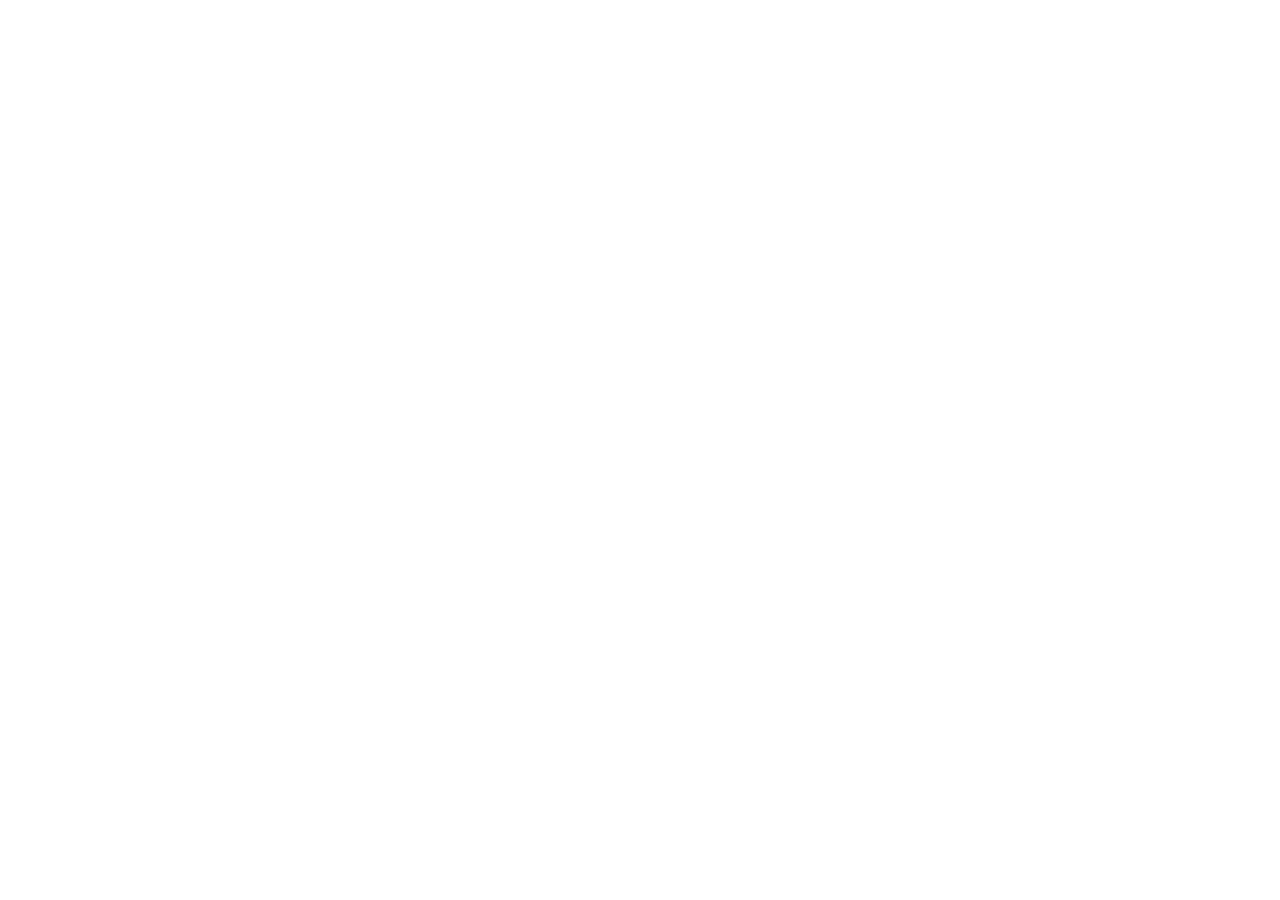
==== index.html @ a64125a1 "Update index.html" ====
<!doctype html>
<html class="no-js" lang="en">
    <head>
        <title>Crafto - The Multipurpose HTML5 Template</title>
        <meta charset="utf-8">
        <meta http-equiv="X-UA-Compatible" content="IE=edge" />
        <meta name="author" content="ThemeZaa">
        <meta name="viewport" content="width=device-width,initial-scale=1.0" />
        <meta name="description" content="Elevate your online presence with Crafto - a modern, versatile, multipurpose Bootstrap 5 responsive HTML5, SCSS template using highly creative 56+ ready demos.">
        <!-- favicon icon -->
        <link rel="shortcut icon" href="images/favicon.png">
        <link rel="apple-touch-icon" href="images/apple-touch-icon-57x57.png">
        <link rel="apple-touch-icon" sizes="72x72" href="images/apple-touch-icon-72x72.png">
        <link rel="apple-touch-icon" sizes="114x114" href="images/apple-touch-icon-114x114.png">
        <!-- google fonts preconnect -->
        <link rel="preconnect" href="https://fonts.googleapis.com" crossorigin>
        <link rel="preconnect" href="https://fonts.gstatic.com" crossorigin>
        <!-- slider revolution CSS files -->
        <link rel="stylesheet" type="text/css" href="revolution/css/settings.css">
        <link rel="stylesheet" type="text/css" href="revolution/css/layers.css">
        <link rel="stylesheet" type="text/css" href="revolution/css/navigation.css">
        <!-- style sheets and font icons  -->
        <link rel="stylesheet" href="css/vendors.min.css"/>
        <link rel="stylesheet" href="css/icon.min.css"/>
        <link rel="stylesheet" href="css/style.css"/>
        <link rel="stylesheet" href="css/responsive.css"/>
        <link rel="stylesheet" href="demos/product-showcase/product-showcase.css" />

    <script>
    var spravneHeslo = "kodek"; 
    var zadaneHeslo = prompt("Stránka je uzamčena. Zadejte heslo:");
    if (zadaneHeslo !== spravneHeslo) {
        window.location.href = "https://www.google.com";
    }
</script>

    </head>
    <body data-mobile-nav-style="classic">
        <script type="text/javascript" src="revolution/js/extensions/revolution.extension.slideanims.min.js"></script>
<script type="text/javascript" src="revolution/js/extensions/revolution.extension.actions.min.js"></script>
<script type="text/javascript" src="revolution/js/extensions/revolution.extension.layeranimation.min.js"></script>
<script type="text/javascript" src="revolution/js/extensions/revolution.extension.parallax.min.js"></script>
        <!-- start header -->
        <header > 
            <script type="text/javascript" src="revolution/js/extensions/revolution.extension.slideanims.min.js"></script>
            <script type="text/javascript" src="revolution/js/extensions/revolution.extension.actions.min.js"></script>
            <script type="text/javascript" src="revolution/js/extensions/revolution.extension.layeranimation.min.js"></script>
            <script type="text/javascript" src="revolution/js/extensions/revolution.extension.parallax.min.js"></script>
            <!-- start navigation -->
             
            <nav class="navbar navbar-expand-lg header-light bg-white header-reverse glass-effect" data-header-hover="light">
                <div class="container-fluid">
                    <div class="col-auto col-lg-2 me-lg-0 me-auto">
                        <a class="navbar-brand section-link" href="#home">
                            <img src="images/demo-product-showcase-logo.png" data-at2x="images/demo-product-showcase-logo@2x.png" alt="" class="default-logo">
                            <img src="images/demo-product-showcase-logo.png" data-at2x="images/demo-product-showcase-logo@2x.png" alt="" class="alt-logo">
                            <img src="images/demo-product-showcase-logo.png" data-at2x="images/demo-product-showcase-logo@2x.png" alt="" class="mobile-logo"> 
                        </a>
                    </div>
                    <div class="col-auto menu-order position-static">
                        <button class="navbar-toggler float-start" type="button" data-bs-toggle="collapse" data-bs-target="#navbarNav" aria-controls="navbarNav" aria-label="Toggle navigation">
                            <span class="navbar-toggler-line"></span>
                            <span class="navbar-toggler-line"></span>
                            <span class="navbar-toggler-line"></span>
                            <span class="navbar-toggler-line"></span>
                        </button>
                        <div class="collapse navbar-collapse" id="navbarNav"> 
                            <ul class="navbar-nav"> 
                                <li class="nav-item"><a href="#overview" class="inner-link nav-link">Úvod</a></li>
                                <li class="nav-item"><a href="#features" class="inner-link nav-link">Technologie</a></li>
                                <li class="nav-item"><a href="#technology" class="inner-link nav-link">Výhody</a></li>
                                <li class="nav-item"><a href="#design" class="inner-link nav-link">Detaily</a></li>
                                <li class="nav-item"><a href="#pricing" class="inner-link nav-link">Varianty</a></li>
                            </ul>
                        </div>
                    </div>
                    <div class="col-auto col-lg-2 text-end d-none d-sm-flex">
                        <div class="header-icon"> 
                            <div class="header-button">
                                <a href="#pricing" class="btn btn-very-small left-icon btn-rounded btn-box-shadow btn-switch-text btn-dark-gray section-link">
                                    <span>
                                        <span class="d-none d-xl-inline-block"><i class="bi bi-bag-check fs-16"></i></span>
                                        <span class="btn-double-text" data-text="Koupit">Koupit</span>
                                    </span>
                                </a>
                            </div>
                        </div>  
                    </div>
                </div>
            </nav>
            <!-- end navigation -->
        </header>
        <!-- end header -->¨
        <section id="home" class="p-0 ipad-top-space-marginbackground-repeat: no-repeat;" style="background-image: url(images/Artboard\ 1.png);">
            <div id="particles-style-01" class="h-100 position-absolute left-0px top-0 w-100" data-particle="true" data-particle-options='{"particles": {"number": {"value": 12,"density": {"enable": true,"value_area": 2000}},"color": {"value": ["#8f76f5", "#a65cef", "#c74ad2", "#e754a4", "#ff6472"]},"shape": {"type": "circle","stroke":{"width":0,"color":"#000000"}},"opacity": {"value": 0.3,"random": false,"anim": {"enable": false,"speed": 1,"sync": false}},"size": {"value": 8,"random": true,"anim": {"enable": false,"sync": true}},"line_linked":{"enable":false,"distance":0,"color":"#ffffff","opacity":0.4,"width":1},"move": {"enable": true,"speed":1,"direction": "right","random": false,"straight": false}},"interactivity": {"detect_on": "canvas","events": {"onhover": {"enable": false,"mode": "repulse"},"onclick": {"enable": false,"mode": "push"},"resize": true}},"retina_detect": false}'></div> 
            <div class="container h-100 position-relative z-index-9">
                <div class="row align-items-center h-100 justify-content-left">
                    <div class="col-lg-6 col-md-10 text-center position-relative md-mb-50px" data-anime='{ "el": "childs", "opacity": [0, 1], "translateY": [80, 0], "staggervalue": 200, "duration": 900, "easing": "easeOutCirc" }'> 
                        <div class="d-inline-block">
                            <div class="text-end w-100 lg-w-100 ms-auto animation-float">
                                <img src="images/Artboard 4.png" alt="">
                            </div>
                        </div>

                    </div>
                    <div class="col-xl-5 ps-3 md-ps-15px col-lg-6 col-md-9 position-relative text-center text-lg-start" data-anime='{ "el": "childs", "translateY": [50, 0], "perspective": [1200,1200], "scale": [1.1, 1], "rotateY": [50, 0], "opacity": [0,1], "duration": 800, "delay": 200, "staggervalue": 300, "easing": "easeOutQuad" }'> 
                        <div class="fs-90 xl-fs-80 lh-80 mb-35px text-dark-gray ls-minus-3px">
                            <span class="d-inline-block">Best mobile</span>
                            <span class="fw-800 d-inline-block">app award.</span>
                        </div> 
                        <span class="fs-19 w-90 xs-w-100 d-block lh-32 mb-35px mx-auto mx-lg-0">Your ultimate travel partner. Carries the information you need while travelling.</span>
                        <div class="row pe-20px md-ps-25px sm-px-0 md-border-end-0" >
                            <a href="#" class="col-6">
                                <img src="images/app-store-white.svg" class="box-shadow-medium-bottom box-shadow-quadruple-large-hover border-radius-4px" alt="">
                            </a>
                            <a href="#" class="col-6">
                                <img src="images/play-store-white.svg" class="box-shadow-medium-bottom box-shadow-quadruple-large-hover border-radius-4px" alt="">
                            </a>
                        </div>
                    </div>  
                </div>
            </div>
        </section>
        <!-- start section -->  
        <section id="overview" class="background-position-center-top position-relative" style="background-image: url('images/vertical-line-bg-medium-gray.svg')">
            <div id="particles-01" data-particle="true" data-particle-options='{"particles": {"number": {"value": 3,"density": {"enable": true,"value_area": 1000}},"color":{"value":["#ff5b74", "#820f89"]},"shape": {"type": "circle","stroke":{"width":0,"color":"#000000"}},"opacity": {"value": 0.7,"random": false,"anim": {"enable": false,"speed": 2,"sync": false}},"size": {"value": 7,"random": true,"anim": {"enable": false,"sync": true}},"move": {"enable": true,"speed":2,"direction": "right","random": false,"straight": false}},"interactivity": {"detect_on": "canvas","events": {"onhover": {"enable": false,"mode": "repulse"},"onclick": {"enable": false,"mode": "push"},"resize": true}},"retina_detect": false}' class="position-absolute top-0px left-0px w-100 z-index-minus-1"></div>
            <div class="container">
                <div class="row justify-content-center align-items-center mb-5">
                    <div class="col-12 text-center last-paragraph-no-margin" data-anime='{ "translateY": [30, 0], "opacity": [0,1], "duration": 1200, "delay": 50, "staggervalue": 150, "easing": "easeOutQuad" }'>
                        <div class="text-center bg-golden-yellow text-white fs-16 lh-36 border-radius-30px d-inline-block ps-20px pe-20px align-middle me-10px"><i class="bi bi-star-fill"></i><i class="bi bi-star-fill"></i><i class="bi bi-star-fill"></i><i class="bi bi-star-fill"></i><i class="bi bi-star-fill"></i></div>
                        <span class="text-dark-gray fs-26 d-inline-block align-middle ls-minus-05px">The best rated headphone on <a href="https://www.amazon.com/" target="_blank" class="fw-700 text-decoration-line-bottom text-dark-gray text-dark-gray-hover">Amazon.com</a></span>
                    </div>
                </div>
                <div class="row align-items-center mb-6 md-mb-10"> 
                    <div class="col-md-6 position-relative sm-mb-30px" data-anime='{ "translateX": [-50, 0], "opacity": [0,1], "duration": 1500, "delay": 100, "staggervalue": 150, "easing": "easeOutQuad" }'> 
                        <div class="outside-box-left-20 lg-outside-box-left-30">
                            <img src="images/957x498-overview-2.png" alt=""> 
                        </div>
                    </div>
                    <div class="col-md-6 ps-5 md-ps-15px" data-anime='{ "el": "childs", "translateX": [50, 0], "opacity": [0,1], "duration": 1000, "delay": 0, "staggervalue": 300, "easing": "easeOutQuad" }'>
                        <i class="line-icon-Hipster-Headphones align-middle icon-double-large mb-30px md-mb-20px opacity-6"></i>
                        <h1 class="fw-800 ls-minus-3px text-dark-gray mb-30px fancy-text-style-3">Perfektní ochrana s obaly 
                            <span class="color:#ff5b74" data-fancy-text='{ "effect": "wave", "string": ["Dagger", "Stiletto", "Tanto", "Mace", "Sword", "Sabre", "Rapier", "Axe"], "duration": 4000  }'></span>
                        </h1>
                        <p class="w-90 lg-w-100 mb-35px">Prémiové obaly na karty vytvořené hráči pro hráče. Konec kompromisů a levných trhajících se obalů. Přinášíme nekompromisní kvalitu zabalenou v elegantních papírových krabičkách.</p>   
                        <a href="#features" class="btn btn-large btn-dark-gray btn-hover-animation-switch btn-box-shadow btn-round-edge section-link">
                            <span>
                                <span class="btn-text">Zjistit výhody</span>
                                <span class="btn-icon"><i class="feather icon-feather-arrow-right"></i></span>
                                <span class="btn-icon"><i class="feather icon-feather-arrow-right"></i></span>
                            </span> 
                        </a>
                    </div> 
                </div> 
                <div class="row row-cols-1 row-cols-lg-3 row-cols-md-2 justify-content-center" data-anime='{ "el": "childs", "rotateZ": [5, 0], "translateY": [30, 0], "opacity": [0,1], "duration": 600, "delay": 0, "staggervalue": 200, "easing": "easeOutQuad" }'>
                    <!-- start process step item -->
                    <div class="col process-step-style-05 position-relative hover-box md-mb-30px">
                        <div class="process-step-item d-flex align-items-center">
                            <div class="process-step-icon-wrap position-relative">
                                <div class="process-step-icon d-flex justify-content-center align-items-center mx-auto rounded-circle h-90px w-90px bg-white fs-22 box-shadow-medium-bottom fw-600 position-relative">
                                    <span class="number position-relative z-index-1 text-dark-gray">01</span>
                                    <div class="box-overlay bg-dark-gray rounded-circle"></div>
                                </div>  
                            </div>
                            <div class="process-content ps-25px">
                                <span class="d-block fw-500 text-dark-gray fs-22 lh-30 ls-minus-05px w-60 xl-w-90">Pociťte sílu prémiové <strong>ochrany.</strong></span> 
                            </div>
                        </div> 
                    </div>
                    <!-- end process step item --> 
                    <!-- start process step item -->
                    <div class="col process-step-style-05 position-relative hover-box md-mb-30px">
                        <div class="process-step-item d-flex align-items-center">
                            <div class="process-step-icon-wrap position-relative">
                                <div class="process-step-icon d-flex justify-content-center align-items-center mx-auto rounded-circle h-90px w-90px bg-white fs-22 box-shadow-medium-bottom fw-600 position-relative">
                                    <span class="number position-relative z-index-1 text-dark-gray">02</span>
                                    <div class="box-overlay bg-dark-gray rounded-circle"></div>
                                </div>  
                            </div>
                            <div class="process-content ps-25px last-paragraph-no-margin">
                                <span class="d-block fw-500 text-dark-gray fs-22 lh-30 ls-minus-05px w-60 xl-w-90">Dejte svým kartám <strong>bezpečí.</strong></span> 
                            </div>
                        </div> 
                    </div>
                    <!-- end process step item -->
                    <!-- start process step item -->
                    <div class="col process-step-style-05 position-relative hover-box">
                        <div class="process-step-item d-flex align-items-center">
                            <div class="process-step-icon-wrap position-relative">
                                <div class="process-step-icon d-flex justify-content-center align-items-center mx-auto rounded-circle h-90px w-90px bg-white fs-22 box-shadow-medium-bottom fw-600 position-relative">
                                    <span class="number position-relative z-index-1 text-dark-gray">03</span>
                                    <div class="box-overlay bg-dark-gray rounded-circle"></div>
                                </div>  
                            </div>
                            <div class="process-content ps-25px last-paragraph-no-margin">
                                <span class="d-block fw-500 text-dark-gray fs-22 lh-30 ls-minus-05px w-60 xl-w-90">Nechte vyniknout každý <strong>detail.</strong></span> 
                            </div>
                        </div> 
                    </div>
                    <!-- end process step item -->
                </div> 
            </div>
        </section>
        <!-- end section -->
        <!-- start section -->  
        <section id="features" class="bg-gradient-very-light-gray position-relative pb-2">
            <div class="background-position-center-top position-absolute top-0 left-0px w-100 h-100" style="background-image: url('images/vertical-line-bg-medium-gray.svg')"></div>
            <div class="container position-relative"> 
                <div class="row justify-content-center mb-2">
                    <div class="col-auto col-xxl-5 col-lg-7 col-sm-9 d-flex align-items-center justify-content-center">
                        <span class="fs-180 text-gradient-dark-purple-watermelon flex-shrink-0 fw-800 me-35px ls-minus-10px sm-ls-minus-5px" data-bottom-top="transform:scale(1.4, 1.4);" data-top-bottom="transform:scale(1, 1);">6</span>
                        <h2 class="text-dark-gray fw-800 ls-minus-2px m-0">Klíčových vlastností.</h2>
                    </div>
                </div>
                <div class="row row-cols-1 row-cols-lg-3 row-cols-sm-2 justify-content-center mb-4" data-anime='{ "el": "childs", "translateY": [50, 0], "opacity": [0,1], "duration": 1200, "delay": 0, "staggervalue": 150, "easing": "easeOutQuad" }'>                  
                    <!-- start features box item -->
                    <div class="col icon-with-text-style-03">
                        <div class="feature-box p-8">
                            <div class="feature-box-icon">
                                <i class="line-icon-Microphone-4 icon-double-large text-dark-gray mb-20px"></i>
                            </div>
                            <div class="feature-box-content last-paragraph-no-margin">
                                <span class="d-inline-block fw-700 text-dark-gray mb-5px fs-19 ls-minus-05px">Perfektní střih</span>
                                <p class="w-85 lg-w-100 mx-auto">Každý formát obalu je přesně přizpůsoben konkrétnímu typu hry, obaly sedí dokonale.</p>
                            </div>
                        </div>
                    </div>
                    <!-- end features box item -->
                    <!-- start features box item -->
                    <div class="col icon-with-text-style-03">
                        <div class="feature-box p-8">
                            <div class="feature-box-icon">
                                <i class="line-icon-No-Drop icon-double-large text-dark-gray mb-20px"></i>
                            </div>
                            <div class="feature-box-content last-paragraph-no-margin">
                                <span class="d-inline-block fw-700 text-dark-gray mb-5px fs-19 ls-minus-05px">Vysoká průhlednost</span>
                                <p class="w-85 lg-w-100 mx-auto">Speciální průhledný materiál zlepšuje viditelnost karet, takže je hra přehlednější..</p>
                            </div>
                        </div>
                    </div>
                    <!-- end features box item -->
                    <!-- start features box item -->
                    <div class="col icon-with-text-style-03">
                        <div class="feature-box p-8">
                            <div class="feature-box-icon">
                                <i class="line-icon-Signal icon-double-large text-dark-gray mb-20px"></i>
                            </div>
                            <div class="feature-box-content last-paragraph-no-margin">
                                <span class="d-inline-block fw-700 text-dark-gray mb-5px fs-19 ls-minus-05px">Odolnost</span>
                                <p class="w-85 lg-w-100 mx-auto">Pevné spoje a 100% papírový karton chrání obal před natržením či opotřebením.</p>
                            </div>
                        </div>
                    </div>
                    <!-- end features box item -->
                    <!-- start features box item -->
                    <div class="col icon-with-text-style-03">
                        <div class="feature-box p-8">
                            <div class="feature-box-icon">
                                <i class="line-icon-Sound icon-double-large text-dark-gray mb-20px"></i>
                            </div>
                            <div class="feature-box-content last-paragraph-no-margin">
                                <span class="d-inline-block fw-700 text-dark-gray mb-5px fs-19 ls-minus-05px">Odolnost proti vodě</span>
                                <p class="w-85 lg-w-100 mx-auto">Povrch obalů je vysoce odolný vůči vlhkosti a opotřebení – karty tak zůstanou čisté a nepoškozené i po letech hraní.</p>
                            </div>
                        </div>
                    </div>
                    <!-- end features box item -->
                    <!-- start features box item -->
                    <div class="col icon-with-text-style-03">
                        <div class="feature-box p-8">
                            <div class="feature-box-icon">
                                <i class="line-icon-Environmental-3 icon-double-large text-dark-gray mb-20px"></i>
                            </div>
                            <div class="feature-box-content last-paragraph-no-margin">
                                <span class="d-inline-block fw-700 text-dark-gray mb-5px fs-19 ls-minus-05px">Snadná manipulace</span>
                                <p class="w-85 lg-w-100 mx-auto">Obaly jsou hladké na dotek, perfektně se míchají a otevírají, aby hra probíhala plynule.</p>
                            </div>
                        </div>
                    </div>
                    <!-- end features box item -->
                    <!-- start features box item -->
                    <div class="col icon-with-text-style-03">
                        <div class="feature-box p-8">
                            <div class="feature-box-icon">
                                <i class="line-icon-Headphones icon-double-large text-dark-gray mb-20px"></i>
                            </div>
                            <div class="feature-box-content last-paragraph-no-margin">
                                <span class="d-inline-block fw-700 text-dark-gray mb-5px fs-19 ls-minus-05px">Ekologická stopa</span>
                                <p class="w-85 lg-w-100 mx-auto">Kartonové krabičky SCALE se dají znovu recyklovat, snižují plastový odpad a ukazují, že značka myslí na budoucnost i životní prostředí.</p>
                            </div>
                        </div>
                    </div>
                    <!-- end features box item -->
                </div>
                <div class="row justify-content-center align-items-center" data-anime='{ "translateY": [50, 0], "opacity": [0,1], "duration": 1200, "delay": 0, "staggervalue": 150, "easing": "easeOutQuad" }'>
                    <div class="col-12 text-center">
                        <div class="d-inline-block align-middle fs-12 ls-05px fw-600 text-white text-uppercase bg-green border-radius-50px ps-20px pe-20px me-10px sm-m-5px">impressive</div> 
                        <div class="d-inline-block align-middle text-dark-gray fw-500 fs-20 ls-minus-05px">High quality bass and sound with much more <span class="text-decoration-line-bottom fw-700">awesome features.</span></div>
                    </div>
                </div>
            </div>
        </section>
        <!-- end section -->
        <!-- start section --> 
        <section id="technology" class="background-position-center-top position-relative" style="background-image: url('images/vertical-line-bg-medium-gray.svg')">
            <div id="particles-02" data-particle="true" data-particle-options='{"particles": {"number": {"value": 3,"density": {"enable": true,"value_area": 1000}},"color":{"value":["#ff5b74", "#820f89"]},"shape": {"type": "circle","stroke":{"width":0,"color":"#000000"}},"opacity": {"value": 0.7,"random": false,"anim": {"enable": false,"speed": 2,"sync": false}},"size": {"value": 7,"random": true,"anim": {"enable": false,"sync": true}},"move": {"enable": true,"speed":2,"direction": "right","random": false,"straight": false}},"interactivity": {"detect_on": "canvas","events": {"onhover": {"enable": false,"mode": "repulse"},"onclick": {"enable": false,"mode": "push"},"resize": true}},"retina_detect": false}' class="position-absolute top-0px left-0px w-100 z-index-minus-1"></div>
            <div class="container overlap-gap-section">
                <div class="row">
                    <!-- start sticky column -->
                    <div class="col-lg-6 text-center">
                        <div class="outside-box-left-25 lg-outside-box-left-20 md-outside-box-left-30 position-sticky top-140px">
                            <img src="images/1012x772-technology copy.png" alt="" data-bottom-top="transform: rotate(0deg) translateY(0)" data-top-bottom="transform:rotate(-35deg) translateY(0)"> 
                            <span class="fs-350 xxl-fs-300 lg-fs-200 md-fs-275 xs-fs-200 text-gradient-dark-purple-watermelon fw-700 ls-minus-20px position-absolute top-100px d-block z-index-minus-1" data-bottom-top="transform:scale(1, 1) translate3d(0px, 0px, 0px);" data-top-bottom="transform:scale(1, 1) translate3d(-300px, 0px, 0px);">sound</span>
                        </div>
                    </div>
                    <!-- end sticky column -->
                    <div class="col-lg-5 offset-lg-1 text-center text-lg-start" data-anime='{ "translateY": [0, 0], "opacity": [0,1], "duration": 1200, "delay": 50, "staggervalue": 150, "easing": "easeOutQuad" }'>
                        <div class="mb-15 mt-25 md-mb-5 md-mt-10">
                            <i class="line-icon-Hipster-Headphones align-middle icon-double-large mb-25px opacity-6"></i>
                            <span class="fs-90 lg-fs-80 xs-fs-60 fw-800 text-dark-gray ls-minus-4px xs-ls-minus-2px d-block mb-25px">Papírová revoluce.</span> 
                            <p class="w-80 xl-w-90 lg-w-100 mb-35px">Obaly dodáváme v pevných, ekologických papírových krabičkách, které nejen skvěle vypadají a chrání samotné obaly před poškozením, ale dají se perfektně stohovat do polic.</p>   

                        </div>
                        <div class="d-flex"></div>
                        <div class="mb-15 mt-25 md-mb-5 md-mt-10">
                            <i class="line-icon-Livejournal align-middle icon-double-large mb-25px opacity-6"></i>
                            <span class="fs-90 lg-fs-80 xs-fs-60 fw-800 text-dark-gray ls-minus-4px xs-ls-minus-2px d-block mb-25px">Prémiová ochrana.</span> 
                            <p class="w-80 xl-w-90 lg-w-100 mb-35px">Zapomeňte na tenké fólie. Tloušťka 90 mikronů představuje ideální zlatý střed, který zajistí kartám maximální bezpečí bez zbytečného nabývání na objemu.</p>   

                        </div>
                        <div class="d-flex"></div>
                        <div class="mb-15 mt-25 md-mb-5 md-mt-10">
                            <i class="line-icon-Music-Note2 align-middle icon-double-large mb-25px opacity-6"></i>
                            <span class="fs-90 lg-fs-80 xs-fs-60 fw-800 text-dark-gray ls-minus-4px xs-ls-minus-2px d-block mb-25px">Křišťálová čistota.</span> 
                            <p class="w-80 xl-w-90 lg-w-100 mb-35px">Naše obaly mají extrémní čirost bez zamlžení. Nádherné ilustrace na vašich oblíbených hrách tak zůstanou stoprocentně zachovány a vyniknou v plné kráse.</p>   
                        </div>
                    </div> 
                </div>
            </div>
        </section>
        <!-- end section -->
        <!-- start section -->
        <section class="background-position-center-top pt-0" style="background-image: url('images/vertical-line-bg-medium-gray.svg')">
            <div class="container-fluid">
                <div class="row position-relative">
                    <div class="col swiper swiper-width-auto text-center pb-20px md-pb-20px feather-shadow" data-slider-options='{ "slidesPerView": "auto", "spaceBetween":70, "speed": 14000, "loop": true, "allowTouchMove": false, "autoplay": { "delay":0, "disableOnInteraction": false }, "keyboard": { "enabled": true, "onlyInViewport": true }, "effect": "slide" }'>
                        <div class="swiper-wrapper marquee-slide">
                            <!-- start client item -->
                            <div class="swiper-slide">
                                <div class="fs-90 text-dark-gray fw-700 ls-minus-4px alt-font">Hypnotic listening.</div>
                            </div>
                            <!-- end client item -->
                            <!-- start client item -->
                            <div class="swiper-slide">
                                <div class="fs-90 text-dark-gray opacity-5 fw-700 ls-minus-4px alt-font">Dynamic designed.</div>
                            </div>
                            <!-- end client item --> 
                            <!-- start client item -->
                            <div class="swiper-slide">
                                <div class="fs-90 text-dark-gray fw-700 ls-minus-4px alt-font">Naturally interact.</div>
                            </div>
                            <!-- end client item --> 
                            <!-- start client item -->
                            <div class="swiper-slide">
                                <div class="fs-90 text-dark-gray opacity-5 fw-700 ls-minus-4px alt-font">Hypnotic listening.</div>
                            </div>
                            <!-- end client item -->
                            <!-- start client item -->
                            <div class="swiper-slide">
                                <div class="fs-90 text-dark-gray fw-700 ls-minus-4px alt-font">Dynamic designed.</div>
                            </div>
                            <!-- end client item --> 
                            <!-- start client item -->
                            <div class="swiper-slide">
                                <div class="fs-90 text-dark-gray opacity-5 fw-700 ls-minus-4px alt-font">Naturally interact.</div>
                            </div>
                            <!-- end client item --> 
                        </div> 
                    </div>  
                </div>
            </div>
        </section>
        <!-- end section -->
        <!-- start section -->   
        <section id="design" class="overflow-hidden bg-black background-position-center-top background-no-repeat pt-15 sm-pt-50px position-relative" style="background-image: url('images/1920x1150-design.jpg')">
            <div class="container-fluid">
                <div class="row justify-content-center">
                    <div class="col-xl-8 text-center position-relative sm-mb-40px" data-top-bottom="transform: scale(1); filter: opacity(1)" data-bottom-top="transform: scale(1.3); filter: opacity(0)">
                        <span class="fs-110 md-fs-90 xs-fs-80 text-white fw-700 ls-minus-5px">Detaily, které oceníte.</span> 
                    </div>
                </div>
                <div class="mt-13">
                    <div class="row row-cols-1 justify-content-center">
                        <!-- start carousal -->
                        <div class="col" data-anime='{ "translateY": [0, 0], "opacity": [0,1], "duration": 1200, "delay": 50, "staggervalue": 150, "easing": "easeOutQuad" }'>
                            <div class="swiper image-gallery-style-05 light" data-slider-options='{ "slidesPerView": 1, "spaceBetween": 70, "loopedSlides": true, "autoplay": { "delay": 3000, "disableOnInteraction": false }, "keyboard": { "enabled": true, "onlyInViewport": true }, "breakpoints": { "1400": { "slidesPerView":7 }, "992": { "slidesPerView": 4, "spaceBetween": 80  }, "768": { "slidesPerView": 3, "spaceBetween": 60 }, "576": { "slidesPerView": 2, "spaceBetween": 45 } }, "effect": "slide" }'>
                                <div class="swiper-wrapper text-center">
                                    <!-- start carousal item -->
                                    <div class="swiper-slide d-none d-lg-block"></div>
                                    <!-- end carousal item -->
                                    <!-- start carousal item -->
                                    <div class="swiper-slide transition-inner-all"> 
                                        <div class="gallery-box">
                                            <a href="images/1714x1143-design-detail1.jpg" data-group="lightbox-group-gallery-item-5" title="Voděodolný štít">
                                                <div class="position-relative bg-dark-gray border-radius-100 overflow-hidden">
                                                    <img src="images/300x300-design-detail1.jpg" alt="" />
                                                    <div class="d-flex align-items-center justify-content-center position-absolute top-0px left-0px w-100 h-100 gallery-hover move-bottom-top">
                                                        <i class="feather icon-feather-search icon-very-medium text-white"></i>
                                                    </div>
                                                </div>
                                            </a>
                                        </div>
                                        <div class="mt-25px">
                                            <span class="text-white fs-20 lh-24 fw-600 d-block">Voděodolný</span>
                                            <span>Štít</span>
                                        </div>  
                                    </div>
                                    <!-- end carousal item -->
                                    <!-- start carousal item -->
                                    <div class="swiper-slide"> 
                                        <div class="gallery-box">
                                            <a href="images/1714x1143-design-detail2.jpg" data-group="lightbox-group-gallery-item-5" title="Hladké míchání">
                                                <div class="position-relative bg-dark-gray border-radius-100 overflow-hidden">
                                                    <img src="images/300x300-design-detail2.jpg" alt="" />
                                                    <div class="d-flex align-items-center justify-content-center position-absolute top-0px left-0px w-100 h-100 gallery-hover move-bottom-top">
                                                        <i class="feather icon-feather-search icon-very-medium text-white"></i>
                                                    </div>
                                                </div>
                                            </a>
                                        </div> 
                                        <div class="mt-25px">
                                            <span class="text-white fs-20 lh-24 fw-600 d-block">Hladké</span>
                                            <span>Míchání</span>
                                        </div> 
                                    </div>
                                    <!-- end carousal item -->
                                    <!-- start carousal item -->
                                    <div class="swiper-slide"> 
                                        <div class="gallery-box">
                                            <a href="images/1714x1143-design-detail3.jpg" data-group="lightbox-group-gallery-item-5" title="Pevné rohy">
                                                <div class="position-relative bg-dark-gray border-radius-100 overflow-hidden">
                                                    <img src="images/300x300-design-detail3.jpg" alt="" />
                                                    <div class="d-flex align-items-center justify-content-center position-absolute top-0px left-0px w-100 h-100 gallery-hover move-bottom-top">
                                                        <i class="feather icon-feather-search icon-very-medium text-white"></i>
                                                    </div>
                                                </div>
                                            </a>
                                        </div> 
                                        <div class="mt-25px">
                                            <span class="text-white fs-20 lh-24 fw-600 d-block">Pevné</span>
                                            <span>Rohy</span>
                                        </div>
                                    </div>
                                    <!-- end carousal item -->
                                    <!-- start carousal item -->
                                    <div class="swiper-slide"> 
                                        <div class="gallery-box">
                                            <a href="images/1714x1143-design-detail4.jpg" data-group="lightbox-group-gallery-item-5" title="Tvrdá krabička">
                                                <div class="position-relative bg-dark-gray border-radius-100 overflow-hidden">
                                                    <img src="images/300x300-design-detail4.jpg" alt="" />
                                                    <div class="d-flex align-items-center justify-content-center position-absolute top-0px left-0px w-100 h-100 gallery-hover move-bottom-top">
                                                        <i class="feather icon-feather-search icon-very-medium text-white"></i>
                                                    </div>
                                                </div>
                                            </a>
                                        </div> 
                                        <div class="mt-25px">
                                            <span class="text-white fs-20 lh-24 fw-600 d-block">Tvrdá</span>
                                            <span>Krabička</span>
                                        </div> 
                                    </div>
                                    <!-- end carousal item -->
                                    <!-- start carousal item -->
                                    <div class="swiper-slide"> 
                                        <div class="gallery-box">
                                            <a href="images/1714x1143-design-detail5.jpg" data-group="lightbox-group-gallery-item-5" title="Antistatický povrch">
                                                <div class="position-relative bg-dark-gray border-radius-100 overflow-hidden">
                                                    <img src="images/300x300-design-detail5.jpg" alt="" />
                                                    <div class="d-flex align-items-center justify-content-center position-absolute top-0px left-0px w-100 h-100 gallery-hover move-bottom-top">
                                                        <i class="feather icon-feather-search icon-very-medium text-white"></i>
                                                    </div>
                                                </div>
                                            </a>
                                        </div> 
                                        <div class="mt-25px">
                                            <span class="text-white fs-20 lh-24 fw-600 d-block">Antistatický</span>
                                            <span>Povrch</span>
                                        </div> 
                                    </div>
                                    <!-- end carousal item -->
                                    <!-- start carousal item -->
                                    <div class="swiper-slide d-none d-lg-block"></div>
                                    <!-- end carousal item -->
                                </div>
                            </div>
                        </div>
                        <!-- end carousal -->
                    </div>
                </div>
            </div>
        </section>
        <!-- end section -->
        <!-- start section -->
        <section class="bg-dark-gray-01 p-35px"> 
            <div class="container">
                <div class="row justify-content-center align-items-center" data-anime='{ "el": "childs", "translateX": [0, 0], "opacity": [0,1], "duration": 1200, "delay": 0, "staggervalue": 150, "easing": "easeOutQuad" }'>
                    <div class="col-lg-1 p-0">
                        <div class="divider-style-03 divider-style-03-01 border-color-transparent-white-very-light md-mb-15px"></div>
                    </div>
                    <div class="col-xl-4 col-lg-5 position-relative text-center last-paragraph-no-margin">
                        <i class="line-icon-Hipster-Headphones align-middle icon-medium me-10px sm-me-0 sm-mb-10px"></i>
                        <p class="fs-16 fw-600 text-uppercase ls-1px d-inline-block align-middle lh-normal">Vytvořen od hráčů pro hráče</p> 
                    </div> 
                    <div class="col-lg-1 p-0">
                        <div class="divider-style-03 divider-style-03-01 border-color-transparent-white-very-light md-mt-15px"></div>
                    </div>
                </div>
            </div>
        </section>
        <!-- end section -->
        <!-- start section -->
        <section id="pricing" class="bg-gradient-very-light-gray">
            <div class="container">
                <div class="row justify-content-center mb-4">
                    <div class="col-xl-7 col-lg-9 text-center" data-anime='{ "el": "childs", "translateY": [50, 0], "opacity": [0,1], "duration": 1200, "delay": 0, "staggervalue": 150, "easing": "easeOutQuad" }'>
                        <h2 class="h1 fw-800 text-dark-gray ls-minus-3px">Vyber si tu svojí variantu</h2>
                    </div>
                </div>
                <div class="row row-cols-1 row-cols-lg-4 row-cols-sm-2 position-relative justify-content-center" data-anime='{ "el": "childs", "rotateZ": [5, 0], "translateY": [30, 0], "opacity": [0,1], "duration": 600, "delay": 100, "staggervalue": 200, "easing": "easeOutQuad" }'>
                    <!-- start images box -->
                     
                    <div class="col interactive-banner-style-05 lg-mb-30px position-relative z-index-1">
                        <div class="atropos" data-atropos data-atropos-perspective="1450">
                            <a href="#" class="position-absolute z-index-1 top-0px left-0px h-100 w-100"></a>
                            <div class="atropos-scale">
                                <div class="atropos-rotate">
                                    <div class="atropos-inner">
                                        <figure class="m-0 hover-box overflow-hidden position-relative" data-atropos-offset="3">
                                            <img class="w-100" src="images/Typ1.png" alt="" />
                                        </figure>
                                    </div>
                                </div> 
                            </div>
                        </div>
                    </div>
                    <!-- end images box -->
                    <!-- start images box -->
                    <div class="col interactive-banner-style-05 lg-mb-30px position-relative z-index-1">
                        <div class="atropos" data-atropos data-atropos-perspective="1450">
                            <a href="#" class="position-absolute z-index-1 top-0px left-0px h-100 w-100"></a>
                            <div class="atropos-scale">
                                <div class="atropos-rotate">
                                    <div class="atropos-inner">
                                        <figure class="m-0 hover-box overflow-hidden position-relative" data-atropos-offset="3">
                                            <img class="w-100" src="images/Typ1 copy.png" alt="" />
                                        </figure>
                                    </div>
                                </div> 
                            </div>
                        </div>
                    </div>
                    <!-- end images box -->
                    <!-- start images box -->
                    <div class="col interactive-banner-style-05 lg-mb-30px position-relative z-index-1">
                        <div class="atropos" data-atropos data-atropos-perspective="1450">
                            <a href="#" class="position-absolute z-index-1 top-0px left-0px h-100 w-100"></a>
                            <div class="atropos-scale">
                                <div class="atropos-rotate">
                                    <div class="atropos-inner">
                                        <figure class="m-0 hover-box overflow-hidden position-relative" data-atropos-offset="3">
                                            <img class="w-100" src="images/Typ1 copy 2.png" alt="" />

                                        </figure>
                                    </div>
                                </div> 
                            </div>
                        </div>
                    </div>
                    <!-- end images box -->
                    <!-- start images box -->
                    <div class="col interactive-banner-style-05 lg-mb-30px position-relative z-index-1">
                        <div class="atropos" data-atropos data-atropos-perspective="1450">
                            <a href="#" class="position-absolute z-index-1 top-0px left-0px h-100 w-100"></a>
                            <div class="atropos-scale">
                                <div class="atropos-rotate">
                                    <div class="atropos-inner">
                                        <figure class="m-0 hover-box overflow-hidden position-relative" data-atropos-offset="3">
                                            <img class="w-100" src="images/Typ1 copy 3.png" alt="" />
                                        </figure>
                                    </div>
                                </div> 
                            </div>
                        </div>
                    </div>
                    <!-- end images box -->
                </div>
                                <div class="row row-cols-1 row-cols-lg-4 row-cols-sm-2 position-relative justify-content-center mt-3" data-anime='{ "el": "childs", "rotateZ": [5, 0], "translateY": [30, 0], "opacity": [0,1], "duration": 600, "delay": 100, "staggervalue": 200, "easing": "easeOutQuad" }'>
                    <!-- start images box -->
                     
                    <div class="col interactive-banner-style-05 lg-mb-30px position-relative z-index-1">
                        <div class="atropos" data-atropos data-atropos-perspective="1450">
                            <a href="#" class="position-absolute z-index-1 top-0px left-0px h-100 w-100"></a>
                            <div class="atropos-scale">
                                <div class="atropos-rotate">
                                    <div class="atropos-inner">
                                        <figure class="m-0 hover-box overflow-hidden position-relative" data-atropos-offset="3">
                                            <img class="w-100" src="images/Typ1 copy 4.png" alt="" />
                                        </figure>
                                    </div>
                                </div> 
                            </div>
                        </div>
                    </div>
                    <!-- end images box -->
                    <!-- start images box -->
                    <div class="col interactive-banner-style-05 lg-mb-30px position-relative z-index-1">
                        <div class="atropos" data-atropos data-atropos-perspective="1450">
                            <a href="#" class="position-absolute z-index-1 top-0px left-0px h-100 w-100"></a>
                            <div class="atropos-scale">
                                <div class="atropos-rotate">
                                    <div class="atropos-inner">
                                        <figure class="m-0 hover-box overflow-hidden position-relative" data-atropos-offset="3">
                                            <img class="w-100" src="images/Typ1 copy 5.png" alt="" />
                                        </figure>
                                    </div>
                                </div> 
                            </div>
                        </div>
                    </div>
                    <!-- end images box -->
                    <!-- start images box -->
                    <div class="col interactive-banner-style-05 lg-mb-30px position-relative z-index-1">
                        <div class="atropos" data-atropos data-atropos-perspective="1450">
                            <a href="#" class="position-absolute z-index-1 top-0px left-0px h-100 w-100"></a>
                            <div class="atropos-scale">
                                <div class="atropos-rotate">
                                    <div class="atropos-inner">
                                        <figure class="m-0 hover-box overflow-hidden position-relative" data-atropos-offset="3">
                                            <img class="w-100" src="images/Typ1 copy 6.png" alt="" />
                                        </figure>
                                    </div>
                                </div> 
                            </div>
                        </div>
                    </div>
                    <!-- end images box -->
                    <!-- start images box -->
                    <div class="col interactive-banner-style-05 lg-mb-30px position-relative z-index-1">
                        <div class="atropos" data-atropos data-atropos-perspective="1450">
                            <a href="#" class="position-absolute z-index-1 top-0px left-0px h-100 w-100"></a>
                            <div class="atropos-scale">
                                <div class="atropos-rotate">
                                    <div class="atropos-inner">
                                        <figure class="m-0 hover-box overflow-hidden position-relative" data-atropos-offset="3">
                                            <img class="w-100" src="images/Typ1 copy 7.png" alt="" />
                                        </figure>
                                    </div>
                                </div> 
                            </div>
                        </div>
                    </div>
                    <!-- end images box -->
                </div>
                <div class="row justify-content-center mt-6 sm-mt-11" data-anime='{ "el": "childs", "translateY": [0, 0], "opacity": [0,1], "duration": 1200, "delay": 0, "staggervalue": 150, "easing": "easeOutQuad" }'>
                    <div class="col-md-4 p-0">
                        <span class="bg-dark-gray w-100 fs-30 p-7 sm-p-5 fw-700 text-white text-center d-inline-block">Od XXX Kč</span>
                    </div>
                    <div class="col-md-4 p-0">
                        <a href="https://www.amazon.com/" target="_blank" class="btn btn-gradient-purple-pink w-100 fs-30 border-0 p-7 sm-p-5 fw-700 text-uppercase-inherit">Koupit</a>
                    </div>
                </div>
            </div>
        </section>  
        <!-- end section -->
        <!-- start section -->
        <section class="py-0">
            <div class="container">
                <div class="row pb-50px sm-pb-35px justify-content-center align-items-center">
                    <div class="col-xl-3 col-lg-4 col-sm-6 order-1 text-center text-sm-start xs-mb-20px">
                        <span class="fs-19 mb-5px d-block">Kontaktujte nás</span>
                        <h6 class="fw-700 mb-0 ls-minus-1px"><a href="tel:1800222000" class="text-dark-gray">1-800-222-000</a></h6>
                    </div>
                    <div class="col-xl-6 col-lg-4 md-mt-25px order-3 order-lg-2 text-center elements-social social-icon-style-04">
                        <ul class="large-icon dark">
                            <li><a class="facebook" href="https://www.facebook.com/" target="_blank"><i class="fa-brands fa-facebook-f"></i><span></span></a></li>
                            <li><a class="instagram" href="http://www.instagram.com" target="_blank"><i class="fa-brands fa-instagram"></i><span></span></a></li> 
                        </ul>
                    </div>
                    <div class="col-xl-3 col-lg-4 col-sm-6 order-2 order-lg-3 text-center text-sm-end">
                        <span class="fs-19 mb-5px d-block">Chcete více informací?</span>
                        <h6 class="fw-700 mb-0 ls-minus-1px"><a href="mailto:info@domain.com" class="text-dark-gray">info@domain.com</a></h6>
                    </div>
                </div>
            </div>
        </section>
        <!-- end section --> 
        <!-- start footer --> 
        <footer class="pt-25px pb-25px border-top border-color-extra-medium-gray fs-16">  
            <div class="container">
                <div class="row align-items-center">
                    <!-- start footer column -->
                    <div class="col-lg-7 md-mb-10px text-center text-lg-start">  
                        <ul class="footer-navbar lh-normal">
                                <li class="nav-item"><a href="#overview" class="inner-link nav-link">Úvod</a></li>
                                <li class="nav-item"><a href="#features" class="inner-link nav-link">Technologie</a></li>
                                <li class="nav-item"><a href="#technology" class="inner-link nav-link">Výhody</a></li>
                                <li class="nav-item"><a href="#design" class="inner-link nav-link">Detaily</a></li>
                                <li class="nav-item"><a href="#pricing" class="inner-link nav-link">Varianty</a></li>
                        </ul>
                    </div>
                    <!-- end footer column -->
                    <!-- start footer column -->
                    <div class="col-lg-5 last-paragraph-no-margin text-center text-lg-end">
                        <p>Vytvořil <a href="https://www.themezaa.com/" target="_blank" class="text-decoration-line-bottom text-dark-gray fw-600">Matěj Čtvrtečka</a></p>
                    </div>
                    <!-- end footer column -->
                </div>
            </div> 
        </footer> 
        <!-- end footer --> 
        <!-- start scroll progress -->
        <div class="scroll-progress d-none d-xxl-block">
            <a href="#" class="scroll-top" aria-label="scroll">
                <span class="scroll-text">Scroll</span><span class="scroll-line"><span class="scroll-point"></span></span>
            </a>
        </div>
        <!-- end scroll progress -->
        <!-- javascript libraries -->
        <script type="text/javascript" src="js/jquery.js"></script>
        <script type="text/javascript" src="js/vendors.min.js"></script>
        <!-- slider revolution core javaScript files -->
        <script type="text/javascript" src="revolution/js/jquery.themepunch.tools.min.js"></script>
        <script type="text/javascript" src="revolution/js/jquery.themepunch.revolution.min.js"></script>

        <!-- slider revolution extension scripts. ONLY NEEDED FOR LOCAL TESTING -->
<script type="text/javascript" src="revolution/js/extensions/revolution.extension.actions.min.js"></script>
        <script type="text/javascript" src="revolution/js/extensions/revolution.extension.carousel.min.js"></script>
        <script type="text/javascript" src="revolution/js/extensions/revolution.extension.kenburn.min.js"></script>
        <script type="text/javascript" src="revolution/js/extensions/revolution.extension.layeranimation.min.js"></script>
        <script type="text/javascript" src="revolution/js/extensions/revolution.extension.migration.min.js"></script>
        <script type="text/javascript" src="revolution/js/extensions/revolution.extension.navigation.min.js"></script>
        <script type="text/javascript" src="revolution/js/extensions/revolution.extension.parallax.min.js"></script>
        <script type="text/javascript" src="revolution/js/extensions/revolution.extension.slideanims.min.js"></script>
        <script type="text/javascript" src="revolution/js/extensions/revolution.extension.video.min.js"></script> -->
        <!-- Slider's main "init" script -->
        <script type="text/javascript">

            /* https://learn.jquery.com/using-jquery-core/document-ready/ */
            jQuery(document).ready(function () {

                /* initialize the slider based on the Slider's ID attribute from the wrapper above */
                jQuery('#rev_slider_31_1').show().revolution({

                    /* options are 'auto', 'fullwidth' or 'fullscreen' */
                    sliderLayout: 'fullwidth',
                    /* sets the Slider's default timeline */
                    delay: 9000,
                    /* options that disable autoplay */
                    stopLoop: "off",
                    stopAfterLoops: 0,
                    stopAtSlide: 1,
                    /* Lazy Load options are "all", "smart", "single" and "none" */
                    lazyType: "smart",
                    spinner: "spinner0",
                    responsiveLevels: [1240, 1024, 778, 480],
                    /* [DESKTOP, LAPTOP, TABLET, SMARTPHONE] */
                    gridwidth: [1190, 1024, 778, 480],
                    /* [DESKTOP, LAPTOP, TABLET, SMARTPHONE] */
                    gridheight: [1250, 920, 1000, 650],
                    /* Lazy Load options are "all", "smart", "single" and "none" */
                    lazyType: "none",
                    parallax: {
                        type: "mouse+scroll",
                        origo: "slidercenter",
                        speed: 400,
                        speedbg: 1500,
                        speedls: 1000,
                        levels: [5, 10, 15, 20, 25, 30, 35, 40, 60, 46, -10, -15, -20, -25, -30, 55],
                    },
                });
            });

        </script>
        <script type="text/javascript" src="js/main.js"></script>
    </body>
</html>
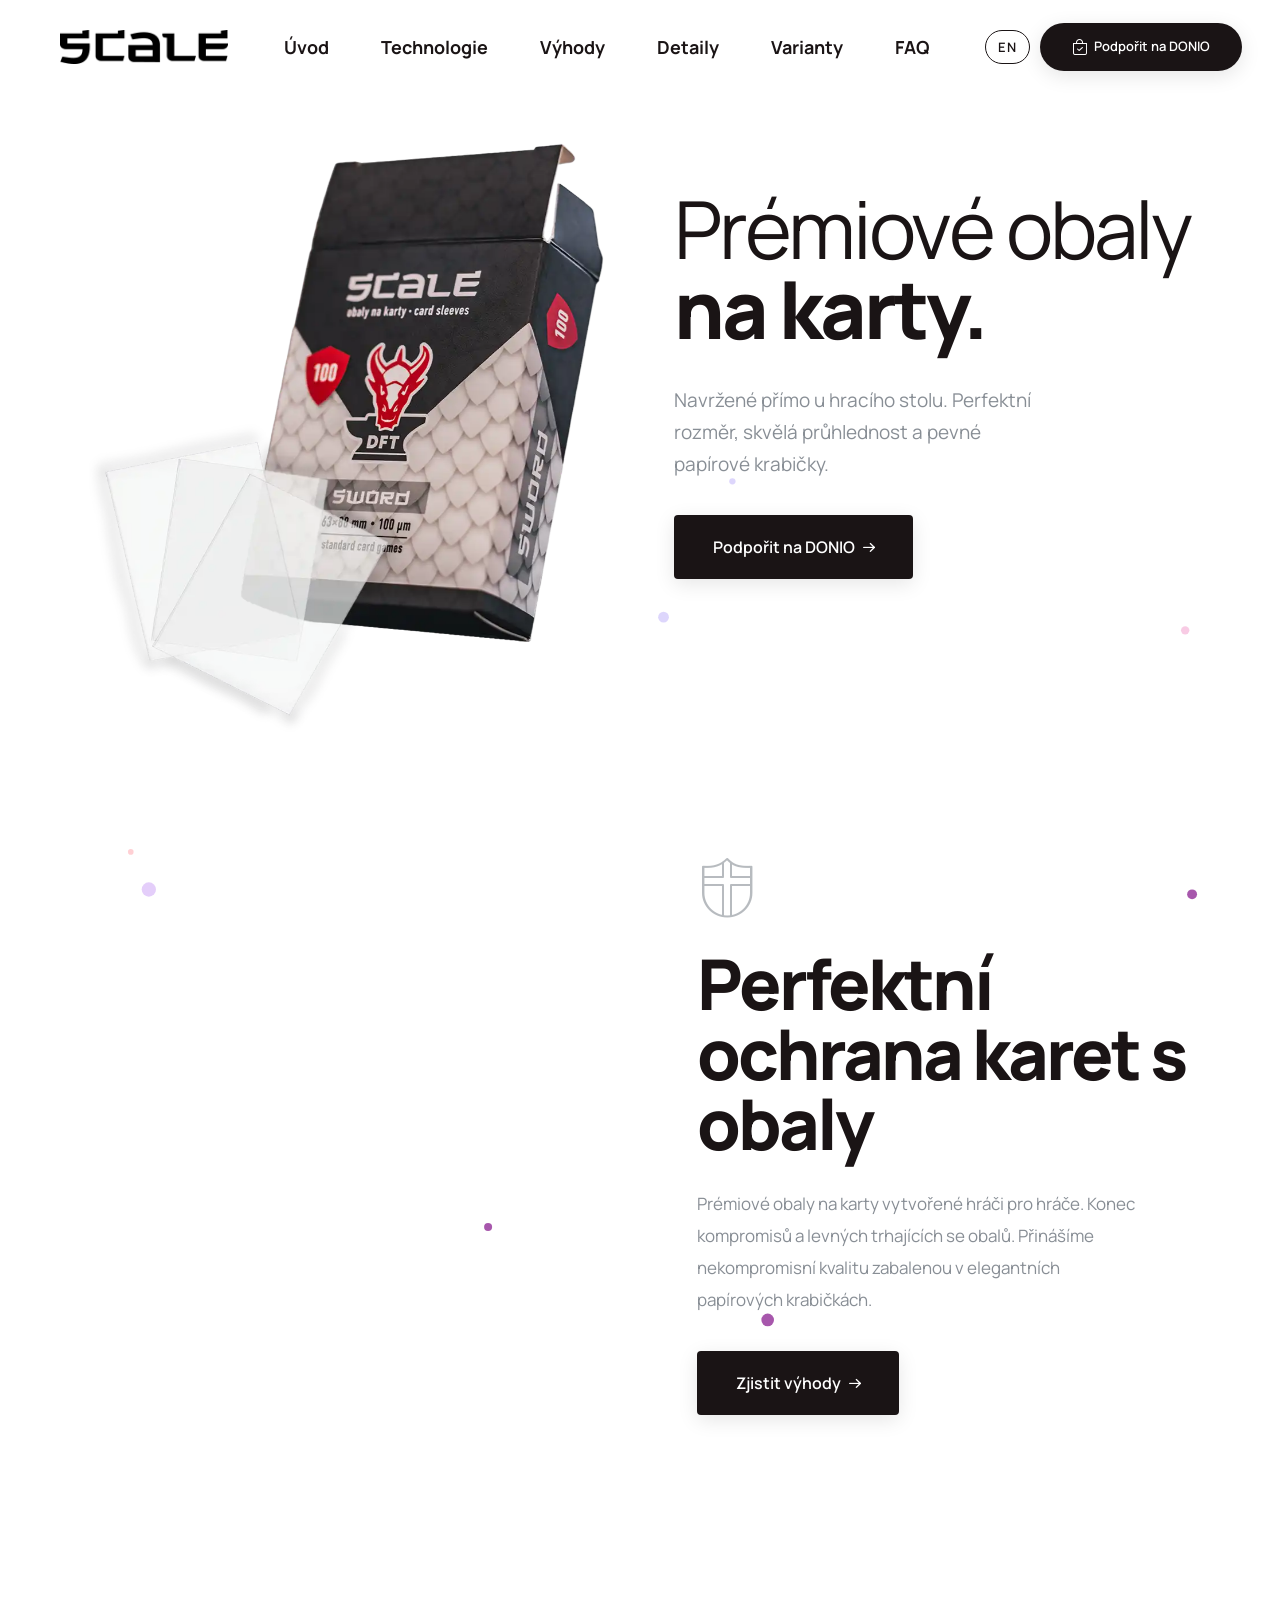
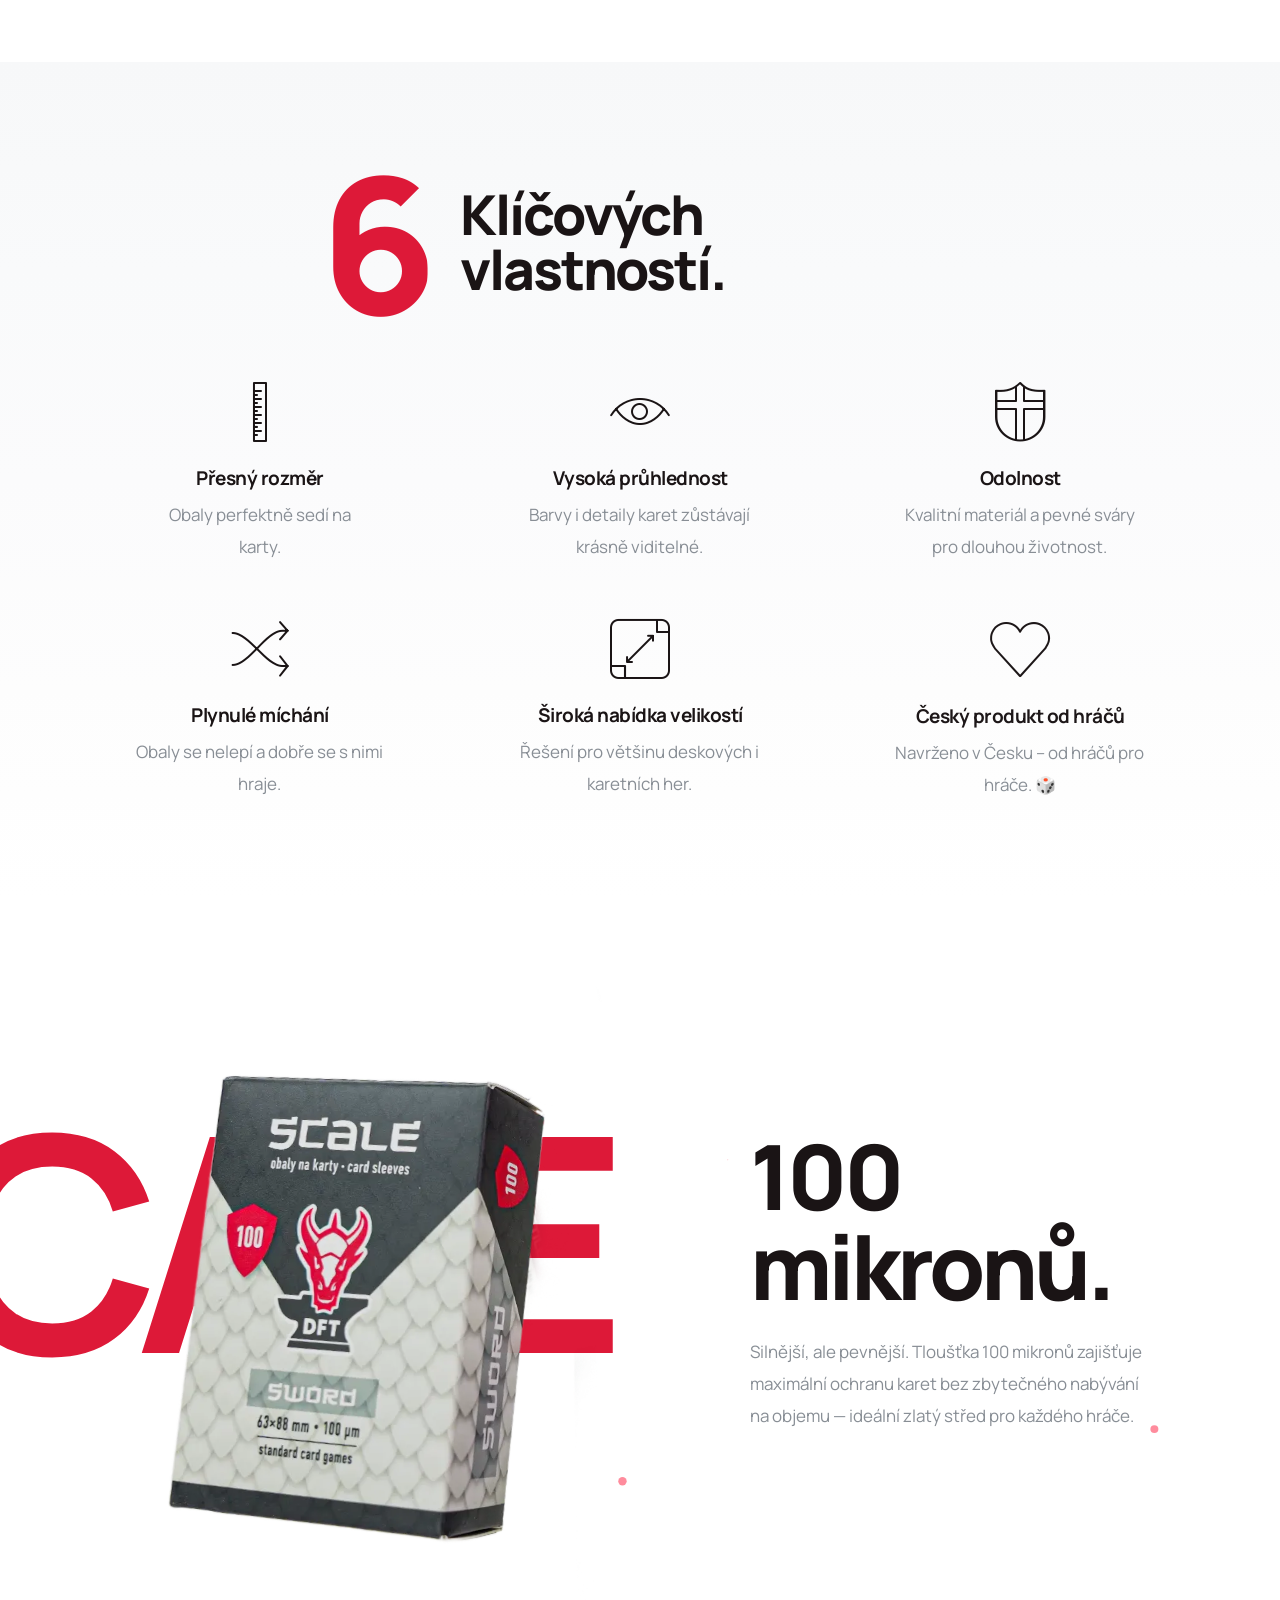
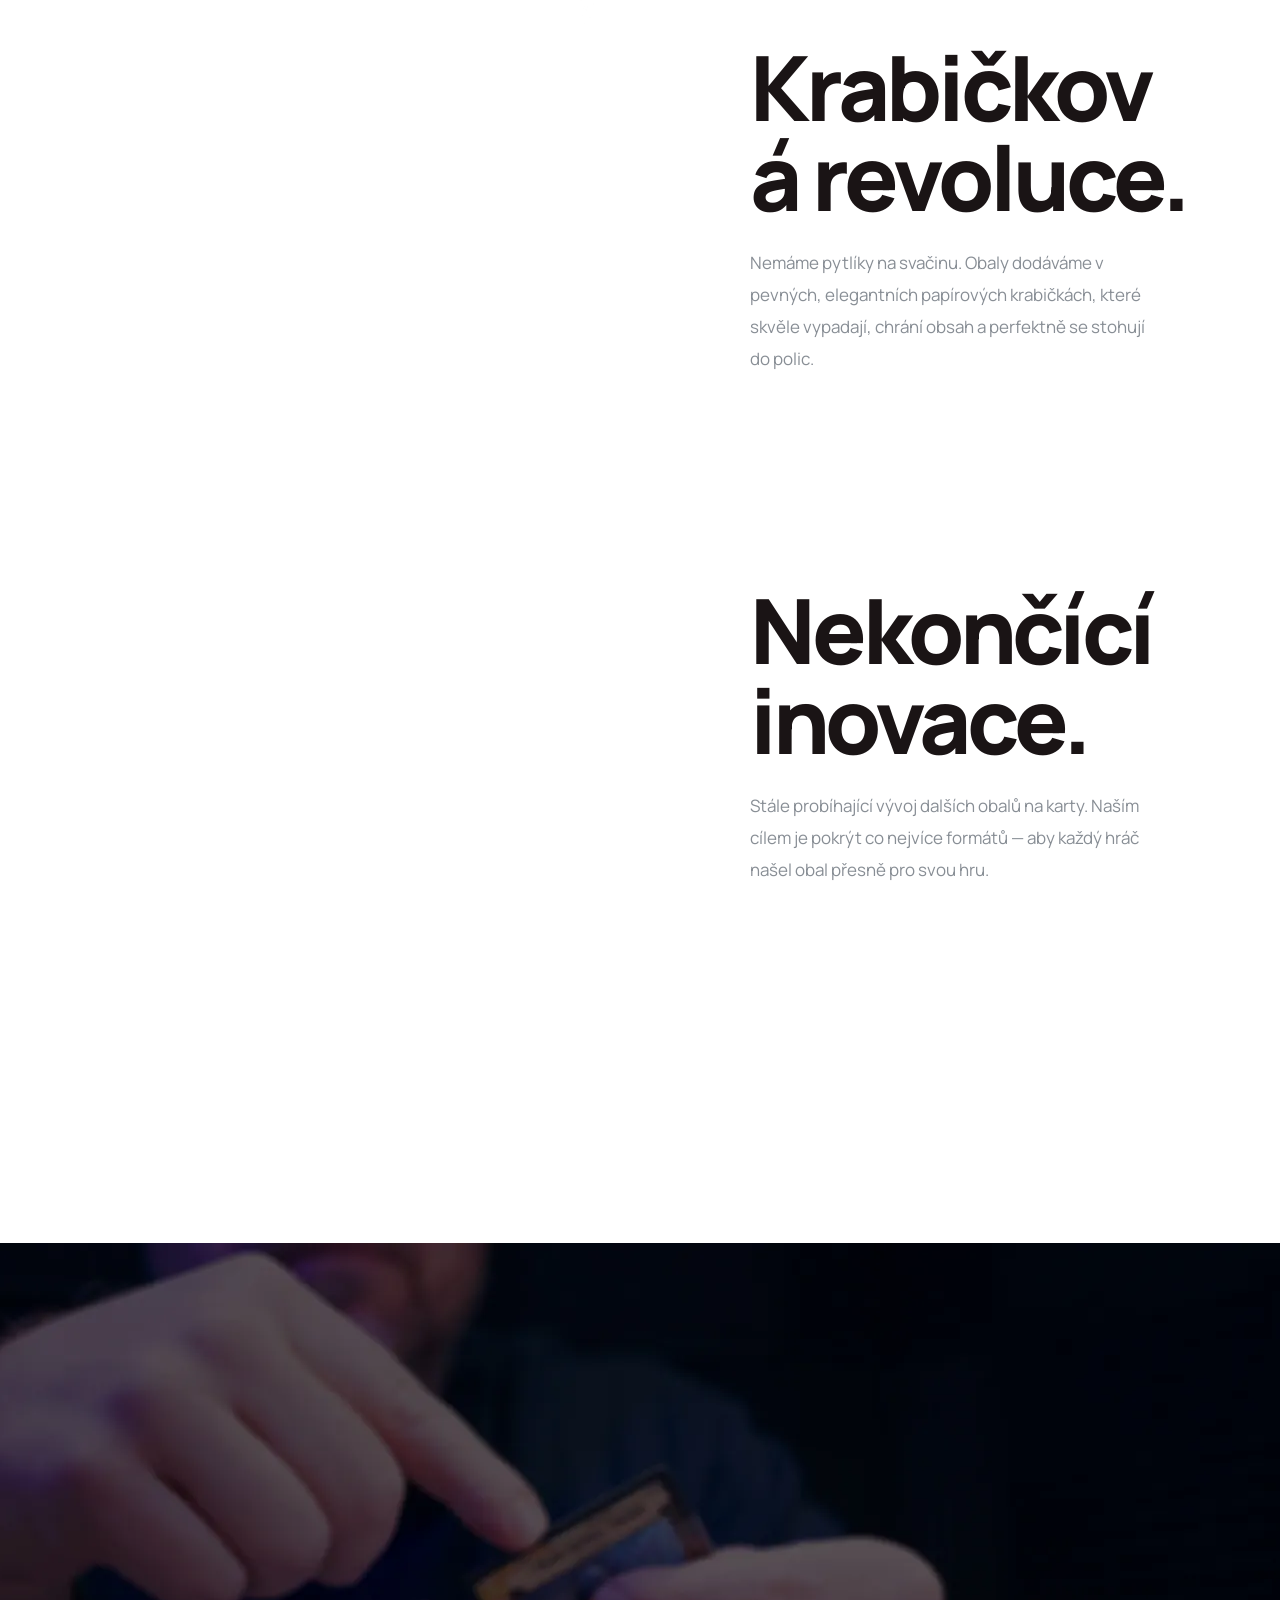
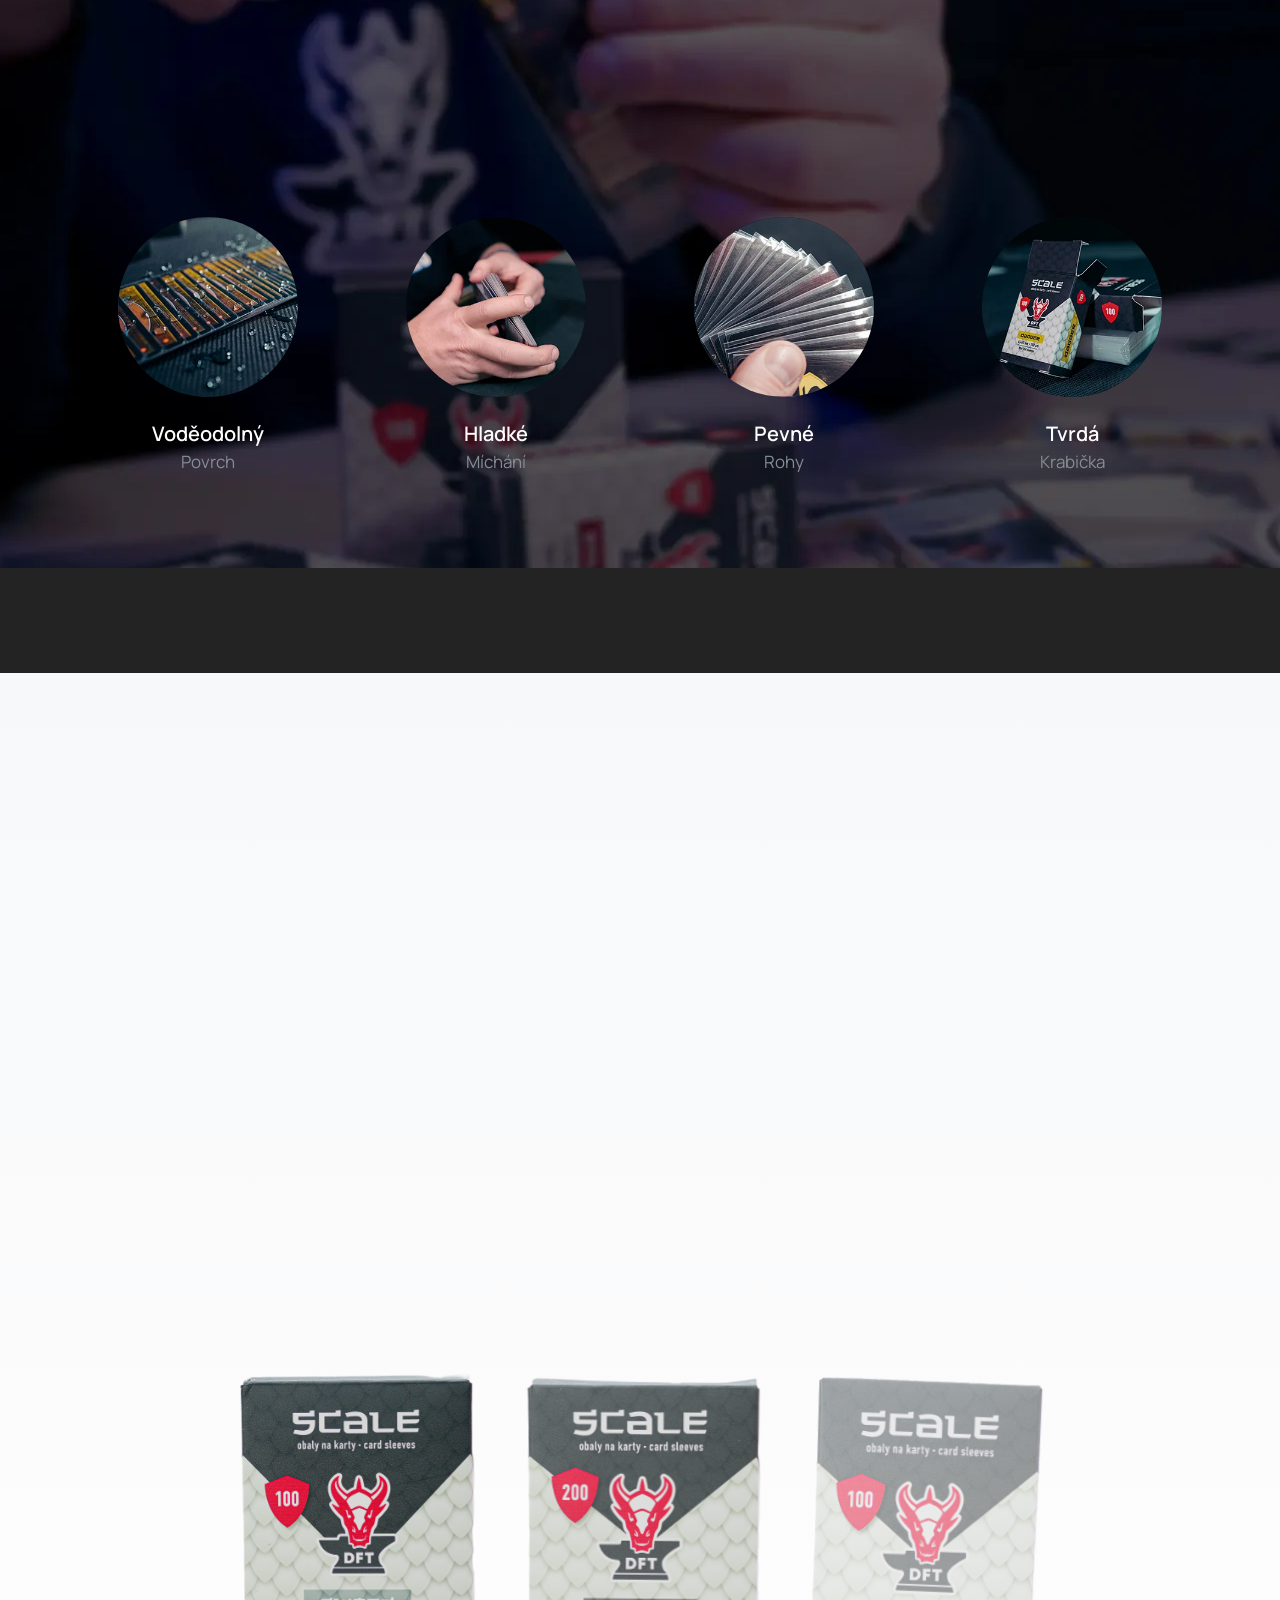
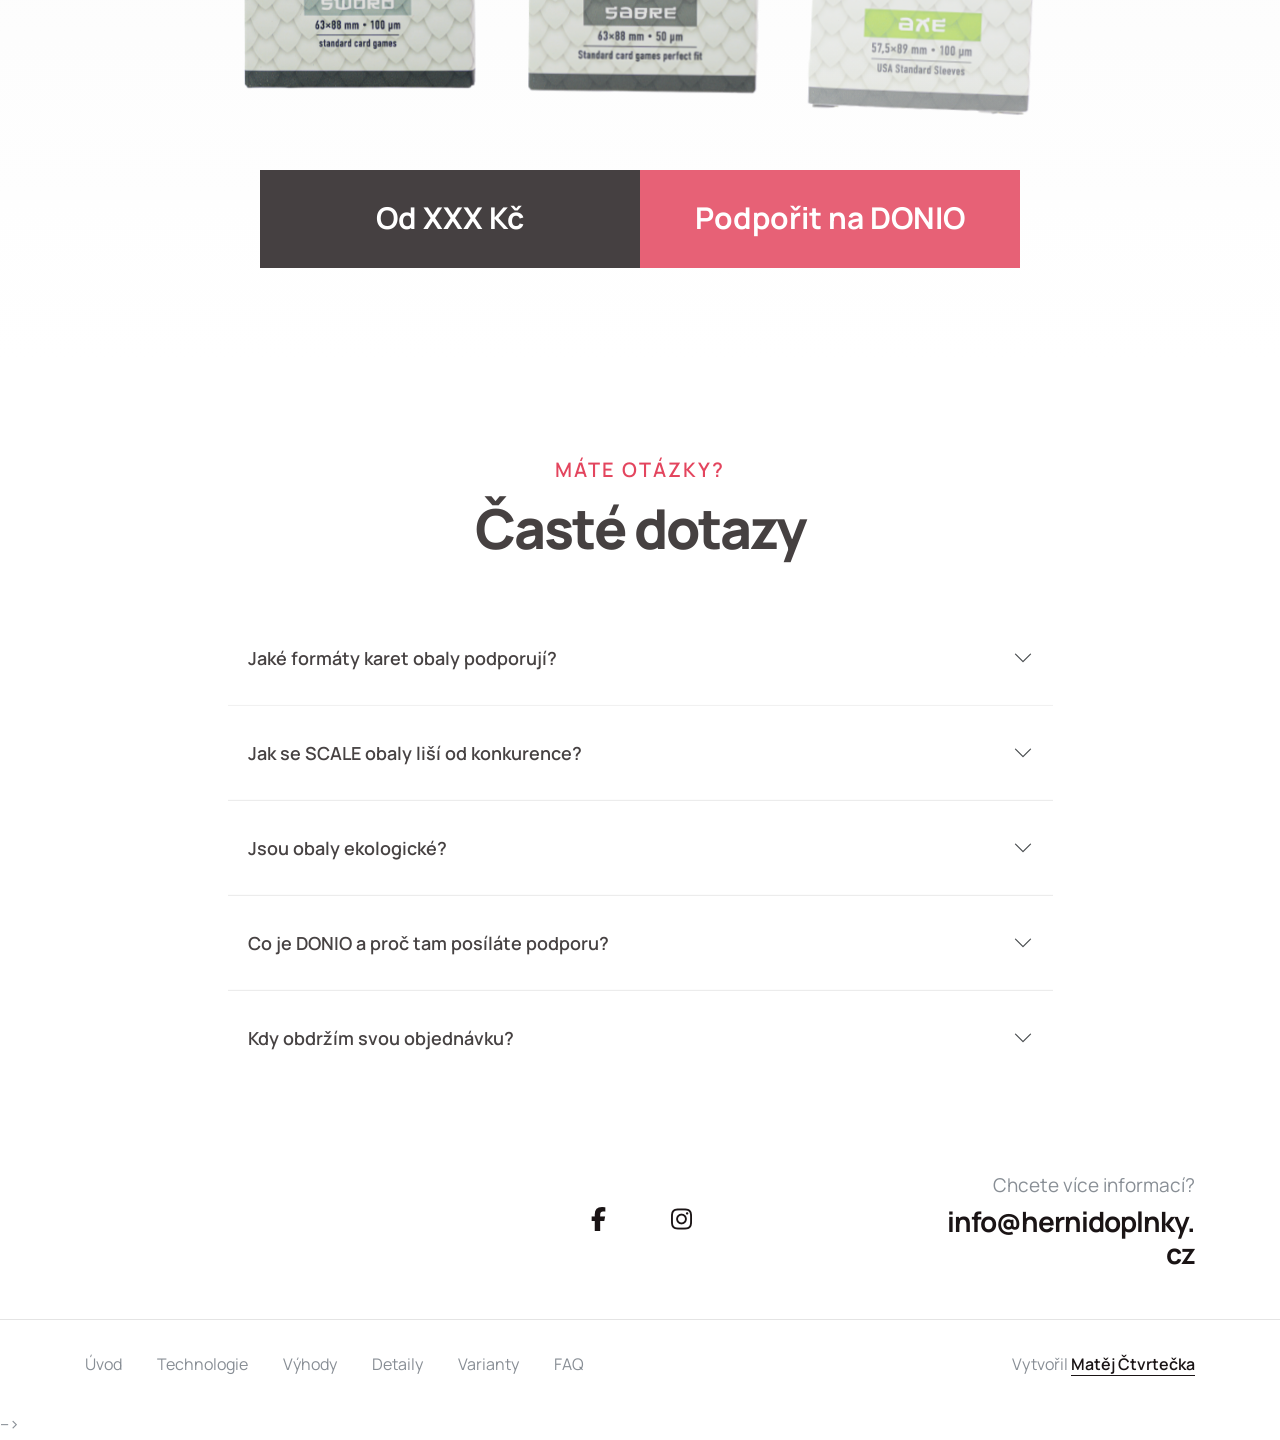
==== commit b230c39a: "Link Facebook and Instagram profiles Co-Authored-By: Claude Opus 5 <noreply@anthropic.com>" ====
--- a/index.html
+++ b/index.html
@@ -1,786 +1,1552 @@
-<!doctype html>
-<html class="no-js" lang="en">
-    <head>
-        <title>Crafto - The Multipurpose HTML5 Template</title>
-        <meta charset="utf-8">
-        <meta http-equiv="X-UA-Compatible" content="IE=edge" />
-        <meta name="author" content="ThemeZaa">
-        <meta name="viewport" content="width=device-width,initial-scale=1.0" />
-        <meta name="description" content="Elevate your online presence with Crafto - a modern, versatile, multipurpose Bootstrap 5 responsive HTML5, SCSS template using highly creative 56+ ready demos.">
-        <!-- favicon icon -->
-        <link rel="shortcut icon" href="images/favicon.png">
-        <link rel="apple-touch-icon" href="images/apple-touch-icon-57x57.png">
-        <link rel="apple-touch-icon" sizes="72x72" href="images/apple-touch-icon-72x72.png">
-        <link rel="apple-touch-icon" sizes="114x114" href="images/apple-touch-icon-114x114.png">
-        <!-- google fonts preconnect -->
-        <link rel="preconnect" href="https://fonts.googleapis.com" crossorigin>
-        <link rel="preconnect" href="https://fonts.gstatic.com" crossorigin>
-        <!-- slider revolution CSS files -->
-        <link rel="stylesheet" type="text/css" href="revolution/css/settings.css">
-        <link rel="stylesheet" type="text/css" href="revolution/css/layers.css">
-        <link rel="stylesheet" type="text/css" href="revolution/css/navigation.css">
-        <!-- style sheets and font icons  -->
-        <link rel="stylesheet" href="css/vendors.min.css"/>
-        <link rel="stylesheet" href="css/icon.min.css"/>
-        <link rel="stylesheet" href="css/style.css"/>
-        <link rel="stylesheet" href="css/responsive.css"/>
-        <link rel="stylesheet" href="demos/product-showcase/product-showcase.css" />
-
-    <script>
-    var spravneHeslo = "kodek"; 
-    var zadaneHeslo = prompt("Stránka je uzamčena. Zadejte heslo:");
-    if (zadaneHeslo !== spravneHeslo) {
-        window.location.href = "https://www.google.com";
-    }
-</script>
-
-    </head>
-    <body data-mobile-nav-style="classic">
-        <script type="text/javascript" src="revolution/js/extensions/revolution.extension.slideanims.min.js"></script>
-<script type="text/javascript" src="revolution/js/extensions/revolution.extension.actions.min.js"></script>
-<script type="text/javascript" src="revolution/js/extensions/revolution.extension.layeranimation.min.js"></script>
-<script type="text/javascript" src="revolution/js/extensions/revolution.extension.parallax.min.js"></script>
-        <!-- start header -->
-        <header > 
-            <script type="text/javascript" src="revolution/js/extensions/revolution.extension.slideanims.min.js"></script>
-            <script type="text/javascript" src="revolution/js/extensions/revolution.extension.actions.min.js"></script>
-            <script type="text/javascript" src="revolution/js/extensions/revolution.extension.layeranimation.min.js"></script>
-            <script type="text/javascript" src="revolution/js/extensions/revolution.extension.parallax.min.js"></script>
-            <!-- start navigation -->
-             
-            <nav class="navbar navbar-expand-lg header-light bg-white header-reverse glass-effect" data-header-hover="light">
-                <div class="container-fluid">
-                    <div class="col-auto col-lg-2 me-lg-0 me-auto">
-                        <a class="navbar-brand section-link" href="#home">
-                            <img src="images/demo-product-showcase-logo.png" data-at2x="images/demo-product-showcase-logo@2x.png" alt="" class="default-logo">
-                            <img src="images/demo-product-showcase-logo.png" data-at2x="images/demo-product-showcase-logo@2x.png" alt="" class="alt-logo">
-                            <img src="images/demo-product-showcase-logo.png" data-at2x="images/demo-product-showcase-logo@2x.png" alt="" class="mobile-logo"> 
-                        </a>
-                    </div>
-                    <div class="col-auto menu-order position-static">
-                        <button class="navbar-toggler float-start" type="button" data-bs-toggle="collapse" data-bs-target="#navbarNav" aria-controls="navbarNav" aria-label="Toggle navigation">
-                            <span class="navbar-toggler-line"></span>
-                            <span class="navbar-toggler-line"></span>
-                            <span class="navbar-toggler-line"></span>
-                            <span class="navbar-toggler-line"></span>
-                        </button>
-                        <div class="collapse navbar-collapse" id="navbarNav"> 
-                            <ul class="navbar-nav"> 
-                                <li class="nav-item"><a href="#overview" class="inner-link nav-link">Úvod</a></li>
-                                <li class="nav-item"><a href="#features" class="inner-link nav-link">Technologie</a></li>
-                                <li class="nav-item"><a href="#technology" class="inner-link nav-link">Výhody</a></li>
-                                <li class="nav-item"><a href="#design" class="inner-link nav-link">Detaily</a></li>
-                                <li class="nav-item"><a href="#pricing" class="inner-link nav-link">Varianty</a></li>
-                            </ul>
-                        </div>
-                    </div>
-                    <div class="col-auto col-lg-2 text-end d-none d-sm-flex">
-                        <div class="header-icon"> 
-                            <div class="header-button">
-                                <a href="#pricing" class="btn btn-very-small left-icon btn-rounded btn-box-shadow btn-switch-text btn-dark-gray section-link">
-                                    <span>
-                                        <span class="d-none d-xl-inline-block"><i class="bi bi-bag-check fs-16"></i></span>
-                                        <span class="btn-double-text" data-text="Koupit">Koupit</span>
-                                    </span>
-                                </a>
-                            </div>
-                        </div>  
-                    </div>
-                </div>
-            </nav>
-            <!-- end navigation -->
-        </header>
-        <!-- end header -->¨
-        <section id="home" class="p-0 ipad-top-space-marginbackground-repeat: no-repeat;" style="background-image: url(images/Artboard\ 1.png);">
-            <div id="particles-style-01" class="h-100 position-absolute left-0px top-0 w-100" data-particle="true" data-particle-options='{"particles": {"number": {"value": 12,"density": {"enable": true,"value_area": 2000}},"color": {"value": ["#8f76f5", "#a65cef", "#c74ad2", "#e754a4", "#ff6472"]},"shape": {"type": "circle","stroke":{"width":0,"color":"#000000"}},"opacity": {"value": 0.3,"random": false,"anim": {"enable": false,"speed": 1,"sync": false}},"size": {"value": 8,"random": true,"anim": {"enable": false,"sync": true}},"line_linked":{"enable":false,"distance":0,"color":"#ffffff","opacity":0.4,"width":1},"move": {"enable": true,"speed":1,"direction": "right","random": false,"straight": false}},"interactivity": {"detect_on": "canvas","events": {"onhover": {"enable": false,"mode": "repulse"},"onclick": {"enable": false,"mode": "push"},"resize": true}},"retina_detect": false}'></div> 
-            <div class="container h-100 position-relative z-index-9">
-                <div class="row align-items-center h-100 justify-content-left">
-                    <div class="col-lg-6 col-md-10 text-center position-relative md-mb-50px" data-anime='{ "el": "childs", "opacity": [0, 1], "translateY": [80, 0], "staggervalue": 200, "duration": 900, "easing": "easeOutCirc" }'> 
-                        <div class="d-inline-block">
-                            <div class="text-end w-100 lg-w-100 ms-auto animation-float">
-                                <img src="images/Artboard 4.png" alt="">
-                            </div>
-                        </div>
-
-                    </div>
-                    <div class="col-xl-5 ps-3 md-ps-15px col-lg-6 col-md-9 position-relative text-center text-lg-start" data-anime='{ "el": "childs", "translateY": [50, 0], "perspective": [1200,1200], "scale": [1.1, 1], "rotateY": [50, 0], "opacity": [0,1], "duration": 800, "delay": 200, "staggervalue": 300, "easing": "easeOutQuad" }'> 
-                        <div class="fs-90 xl-fs-80 lh-80 mb-35px text-dark-gray ls-minus-3px">
-                            <span class="d-inline-block">Best mobile</span>
-                            <span class="fw-800 d-inline-block">app award.</span>
-                        </div> 
-                        <span class="fs-19 w-90 xs-w-100 d-block lh-32 mb-35px mx-auto mx-lg-0">Your ultimate travel partner. Carries the information you need while travelling.</span>
-                        <div class="row pe-20px md-ps-25px sm-px-0 md-border-end-0" >
-                            <a href="#" class="col-6">
-                                <img src="images/app-store-white.svg" class="box-shadow-medium-bottom box-shadow-quadruple-large-hover border-radius-4px" alt="">
-                            </a>
-                            <a href="#" class="col-6">
-                                <img src="images/play-store-white.svg" class="box-shadow-medium-bottom box-shadow-quadruple-large-hover border-radius-4px" alt="">
-                            </a>
-                        </div>
-                    </div>  
-                </div>
-            </div>
-        </section>
-        <!-- start section -->  
-        <section id="overview" class="background-position-center-top position-relative" style="background-image: url('images/vertical-line-bg-medium-gray.svg')">
-            <div id="particles-01" data-particle="true" data-particle-options='{"particles": {"number": {"value": 3,"density": {"enable": true,"value_area": 1000}},"color":{"value":["#ff5b74", "#820f89"]},"shape": {"type": "circle","stroke":{"width":0,"color":"#000000"}},"opacity": {"value": 0.7,"random": false,"anim": {"enable": false,"speed": 2,"sync": false}},"size": {"value": 7,"random": true,"anim": {"enable": false,"sync": true}},"move": {"enable": true,"speed":2,"direction": "right","random": false,"straight": false}},"interactivity": {"detect_on": "canvas","events": {"onhover": {"enable": false,"mode": "repulse"},"onclick": {"enable": false,"mode": "push"},"resize": true}},"retina_detect": false}' class="position-absolute top-0px left-0px w-100 z-index-minus-1"></div>
-            <div class="container">
-                <div class="row justify-content-center align-items-center mb-5">
-                    <div class="col-12 text-center last-paragraph-no-margin" data-anime='{ "translateY": [30, 0], "opacity": [0,1], "duration": 1200, "delay": 50, "staggervalue": 150, "easing": "easeOutQuad" }'>
-                        <div class="text-center bg-golden-yellow text-white fs-16 lh-36 border-radius-30px d-inline-block ps-20px pe-20px align-middle me-10px"><i class="bi bi-star-fill"></i><i class="bi bi-star-fill"></i><i class="bi bi-star-fill"></i><i class="bi bi-star-fill"></i><i class="bi bi-star-fill"></i></div>
-                        <span class="text-dark-gray fs-26 d-inline-block align-middle ls-minus-05px">The best rated headphone on <a href="https://www.amazon.com/" target="_blank" class="fw-700 text-decoration-line-bottom text-dark-gray text-dark-gray-hover">Amazon.com</a></span>
-                    </div>
-                </div>
-                <div class="row align-items-center mb-6 md-mb-10"> 
-                    <div class="col-md-6 position-relative sm-mb-30px" data-anime='{ "translateX": [-50, 0], "opacity": [0,1], "duration": 1500, "delay": 100, "staggervalue": 150, "easing": "easeOutQuad" }'> 
-                        <div class="outside-box-left-20 lg-outside-box-left-30">
-                            <img src="images/957x498-overview-2.png" alt=""> 
-                        </div>
-                    </div>
-                    <div class="col-md-6 ps-5 md-ps-15px" data-anime='{ "el": "childs", "translateX": [50, 0], "opacity": [0,1], "duration": 1000, "delay": 0, "staggervalue": 300, "easing": "easeOutQuad" }'>
-                        <i class="line-icon-Hipster-Headphones align-middle icon-double-large mb-30px md-mb-20px opacity-6"></i>
-                        <h1 class="fw-800 ls-minus-3px text-dark-gray mb-30px fancy-text-style-3">Perfektní ochrana s obaly 
-                            <span class="color:#ff5b74" data-fancy-text='{ "effect": "wave", "string": ["Dagger", "Stiletto", "Tanto", "Mace", "Sword", "Sabre", "Rapier", "Axe"], "duration": 4000  }'></span>
-                        </h1>
-                        <p class="w-90 lg-w-100 mb-35px">Prémiové obaly na karty vytvořené hráči pro hráče. Konec kompromisů a levných trhajících se obalů. Přinášíme nekompromisní kvalitu zabalenou v elegantních papírových krabičkách.</p>   
-                        <a href="#features" class="btn btn-large btn-dark-gray btn-hover-animation-switch btn-box-shadow btn-round-edge section-link">
-                            <span>
-                                <span class="btn-text">Zjistit výhody</span>
-                                <span class="btn-icon"><i class="feather icon-feather-arrow-right"></i></span>
-                                <span class="btn-icon"><i class="feather icon-feather-arrow-right"></i></span>
-                            </span> 
-                        </a>
-                    </div> 
-                </div> 
-                <div class="row row-cols-1 row-cols-lg-3 row-cols-md-2 justify-content-center" data-anime='{ "el": "childs", "rotateZ": [5, 0], "translateY": [30, 0], "opacity": [0,1], "duration": 600, "delay": 0, "staggervalue": 200, "easing": "easeOutQuad" }'>
-                    <!-- start process step item -->
-                    <div class="col process-step-style-05 position-relative hover-box md-mb-30px">
-                        <div class="process-step-item d-flex align-items-center">
-                            <div class="process-step-icon-wrap position-relative">
-                                <div class="process-step-icon d-flex justify-content-center align-items-center mx-auto rounded-circle h-90px w-90px bg-white fs-22 box-shadow-medium-bottom fw-600 position-relative">
-                                    <span class="number position-relative z-index-1 text-dark-gray">01</span>
-                                    <div class="box-overlay bg-dark-gray rounded-circle"></div>
-                                </div>  
-                            </div>
-                            <div class="process-content ps-25px">
-                                <span class="d-block fw-500 text-dark-gray fs-22 lh-30 ls-minus-05px w-60 xl-w-90">Pociťte sílu prémiové <strong>ochrany.</strong></span> 
-                            </div>
-                        </div> 
-                    </div>
-                    <!-- end process step item --> 
-                    <!-- start process step item -->
-                    <div class="col process-step-style-05 position-relative hover-box md-mb-30px">
-                        <div class="process-step-item d-flex align-items-center">
-                            <div class="process-step-icon-wrap position-relative">
-                                <div class="process-step-icon d-flex justify-content-center align-items-center mx-auto rounded-circle h-90px w-90px bg-white fs-22 box-shadow-medium-bottom fw-600 position-relative">
-                                    <span class="number position-relative z-index-1 text-dark-gray">02</span>
-                                    <div class="box-overlay bg-dark-gray rounded-circle"></div>
-                                </div>  
-                            </div>
-                            <div class="process-content ps-25px last-paragraph-no-margin">
-                                <span class="d-block fw-500 text-dark-gray fs-22 lh-30 ls-minus-05px w-60 xl-w-90">Dejte svým kartám <strong>bezpečí.</strong></span> 
-                            </div>
-                        </div> 
-                    </div>
-                    <!-- end process step item -->
-                    <!-- start process step item -->
-                    <div class="col process-step-style-05 position-relative hover-box">
-                        <div class="process-step-item d-flex align-items-center">
-                            <div class="process-step-icon-wrap position-relative">
-                                <div class="process-step-icon d-flex justify-content-center align-items-center mx-auto rounded-circle h-90px w-90px bg-white fs-22 box-shadow-medium-bottom fw-600 position-relative">
-                                    <span class="number position-relative z-index-1 text-dark-gray">03</span>
-                                    <div class="box-overlay bg-dark-gray rounded-circle"></div>
-                                </div>  
-                            </div>
-                            <div class="process-content ps-25px last-paragraph-no-margin">
-                                <span class="d-block fw-500 text-dark-gray fs-22 lh-30 ls-minus-05px w-60 xl-w-90">Nechte vyniknout každý <strong>detail.</strong></span> 
-                            </div>
-                        </div> 
-                    </div>
-                    <!-- end process step item -->
-                </div> 
-            </div>
-        </section>
-        <!-- end section -->
-        <!-- start section -->  
-        <section id="features" class="bg-gradient-very-light-gray position-relative pb-2">
-            <div class="background-position-center-top position-absolute top-0 left-0px w-100 h-100" style="background-image: url('images/vertical-line-bg-medium-gray.svg')"></div>
-            <div class="container position-relative"> 
-                <div class="row justify-content-center mb-2">
-                    <div class="col-auto col-xxl-5 col-lg-7 col-sm-9 d-flex align-items-center justify-content-center">
-                        <span class="fs-180 text-gradient-dark-purple-watermelon flex-shrink-0 fw-800 me-35px ls-minus-10px sm-ls-minus-5px" data-bottom-top="transform:scale(1.4, 1.4);" data-top-bottom="transform:scale(1, 1);">6</span>
-                        <h2 class="text-dark-gray fw-800 ls-minus-2px m-0">Klíčových vlastností.</h2>
-                    </div>
-                </div>
-                <div class="row row-cols-1 row-cols-lg-3 row-cols-sm-2 justify-content-center mb-4" data-anime='{ "el": "childs", "translateY": [50, 0], "opacity": [0,1], "duration": 1200, "delay": 0, "staggervalue": 150, "easing": "easeOutQuad" }'>                  
-                    <!-- start features box item -->
-                    <div class="col icon-with-text-style-03">
-                        <div class="feature-box p-8">
-                            <div class="feature-box-icon">
-                                <i class="line-icon-Microphone-4 icon-double-large text-dark-gray mb-20px"></i>
-                            </div>
-                            <div class="feature-box-content last-paragraph-no-margin">
-                                <span class="d-inline-block fw-700 text-dark-gray mb-5px fs-19 ls-minus-05px">Perfektní střih</span>
-                                <p class="w-85 lg-w-100 mx-auto">Každý formát obalu je přesně přizpůsoben konkrétnímu typu hry, obaly sedí dokonale.</p>
-                            </div>
-                        </div>
-                    </div>
-                    <!-- end features box item -->
-                    <!-- start features box item -->
-                    <div class="col icon-with-text-style-03">
-                        <div class="feature-box p-8">
-                            <div class="feature-box-icon">
-                                <i class="line-icon-No-Drop icon-double-large text-dark-gray mb-20px"></i>
-                            </div>
-                            <div class="feature-box-content last-paragraph-no-margin">
-                                <span class="d-inline-block fw-700 text-dark-gray mb-5px fs-19 ls-minus-05px">Vysoká průhlednost</span>
-                                <p class="w-85 lg-w-100 mx-auto">Speciální průhledný materiál zlepšuje viditelnost karet, takže je hra přehlednější..</p>
-                            </div>
-                        </div>
-                    </div>
-                    <!-- end features box item -->
-                    <!-- start features box item -->
-                    <div class="col icon-with-text-style-03">
-                        <div class="feature-box p-8">
-                            <div class="feature-box-icon">
-                                <i class="line-icon-Signal icon-double-large text-dark-gray mb-20px"></i>
-                            </div>
-                            <div class="feature-box-content last-paragraph-no-margin">
-                                <span class="d-inline-block fw-700 text-dark-gray mb-5px fs-19 ls-minus-05px">Odolnost</span>
-                                <p class="w-85 lg-w-100 mx-auto">Pevné spoje a 100% papírový karton chrání obal před natržením či opotřebením.</p>
-                            </div>
-                        </div>
-                    </div>
-                    <!-- end features box item -->
-                    <!-- start features box item -->
-                    <div class="col icon-with-text-style-03">
-                        <div class="feature-box p-8">
-                            <div class="feature-box-icon">
-                                <i class="line-icon-Sound icon-double-large text-dark-gray mb-20px"></i>
-                            </div>
-                            <div class="feature-box-content last-paragraph-no-margin">
-                                <span class="d-inline-block fw-700 text-dark-gray mb-5px fs-19 ls-minus-05px">Odolnost proti vodě</span>
-                                <p class="w-85 lg-w-100 mx-auto">Povrch obalů je vysoce odolný vůči vlhkosti a opotřebení – karty tak zůstanou čisté a nepoškozené i po letech hraní.</p>
-                            </div>
-                        </div>
-                    </div>
-                    <!-- end features box item -->
-                    <!-- start features box item -->
-                    <div class="col icon-with-text-style-03">
-                        <div class="feature-box p-8">
-                            <div class="feature-box-icon">
-                                <i class="line-icon-Environmental-3 icon-double-large text-dark-gray mb-20px"></i>
-                            </div>
-                            <div class="feature-box-content last-paragraph-no-margin">
-                                <span class="d-inline-block fw-700 text-dark-gray mb-5px fs-19 ls-minus-05px">Snadná manipulace</span>
-                                <p class="w-85 lg-w-100 mx-auto">Obaly jsou hladké na dotek, perfektně se míchají a otevírají, aby hra probíhala plynule.</p>
-                            </div>
-                        </div>
-                    </div>
-                    <!-- end features box item -->
-                    <!-- start features box item -->
-                    <div class="col icon-with-text-style-03">
-                        <div class="feature-box p-8">
-                            <div class="feature-box-icon">
-                                <i class="line-icon-Headphones icon-double-large text-dark-gray mb-20px"></i>
-                            </div>
-                            <div class="feature-box-content last-paragraph-no-margin">
-                                <span class="d-inline-block fw-700 text-dark-gray mb-5px fs-19 ls-minus-05px">Ekologická stopa</span>
-                                <p class="w-85 lg-w-100 mx-auto">Kartonové krabičky SCALE se dají znovu recyklovat, snižují plastový odpad a ukazují, že značka myslí na budoucnost i životní prostředí.</p>
-                            </div>
-                        </div>
-                    </div>
-                    <!-- end features box item -->
-                </div>
-                <div class="row justify-content-center align-items-center" data-anime='{ "translateY": [50, 0], "opacity": [0,1], "duration": 1200, "delay": 0, "staggervalue": 150, "easing": "easeOutQuad" }'>
-                    <div class="col-12 text-center">
-                        <div class="d-inline-block align-middle fs-12 ls-05px fw-600 text-white text-uppercase bg-green border-radius-50px ps-20px pe-20px me-10px sm-m-5px">impressive</div> 
-                        <div class="d-inline-block align-middle text-dark-gray fw-500 fs-20 ls-minus-05px">High quality bass and sound with much more <span class="text-decoration-line-bottom fw-700">awesome features.</span></div>
-                    </div>
-                </div>
-            </div>
-        </section>
-        <!-- end section -->
-        <!-- start section --> 
-        <section id="technology" class="background-position-center-top position-relative" style="background-image: url('images/vertical-line-bg-medium-gray.svg')">
-            <div id="particles-02" data-particle="true" data-particle-options='{"particles": {"number": {"value": 3,"density": {"enable": true,"value_area": 1000}},"color":{"value":["#ff5b74", "#820f89"]},"shape": {"type": "circle","stroke":{"width":0,"color":"#000000"}},"opacity": {"value": 0.7,"random": false,"anim": {"enable": false,"speed": 2,"sync": false}},"size": {"value": 7,"random": true,"anim": {"enable": false,"sync": true}},"move": {"enable": true,"speed":2,"direction": "right","random": false,"straight": false}},"interactivity": {"detect_on": "canvas","events": {"onhover": {"enable": false,"mode": "repulse"},"onclick": {"enable": false,"mode": "push"},"resize": true}},"retina_detect": false}' class="position-absolute top-0px left-0px w-100 z-index-minus-1"></div>
-            <div class="container overlap-gap-section">
-                <div class="row">
-                    <!-- start sticky column -->
-                    <div class="col-lg-6 text-center">
-                        <div class="outside-box-left-25 lg-outside-box-left-20 md-outside-box-left-30 position-sticky top-140px">
-                            <img src="images/1012x772-technology copy.png" alt="" data-bottom-top="transform: rotate(0deg) translateY(0)" data-top-bottom="transform:rotate(-35deg) translateY(0)"> 
-                            <span class="fs-350 xxl-fs-300 lg-fs-200 md-fs-275 xs-fs-200 text-gradient-dark-purple-watermelon fw-700 ls-minus-20px position-absolute top-100px d-block z-index-minus-1" data-bottom-top="transform:scale(1, 1) translate3d(0px, 0px, 0px);" data-top-bottom="transform:scale(1, 1) translate3d(-300px, 0px, 0px);">sound</span>
-                        </div>
-                    </div>
-                    <!-- end sticky column -->
-                    <div class="col-lg-5 offset-lg-1 text-center text-lg-start" data-anime='{ "translateY": [0, 0], "opacity": [0,1], "duration": 1200, "delay": 50, "staggervalue": 150, "easing": "easeOutQuad" }'>
-                        <div class="mb-15 mt-25 md-mb-5 md-mt-10">
-                            <i class="line-icon-Hipster-Headphones align-middle icon-double-large mb-25px opacity-6"></i>
-                            <span class="fs-90 lg-fs-80 xs-fs-60 fw-800 text-dark-gray ls-minus-4px xs-ls-minus-2px d-block mb-25px">Papírová revoluce.</span> 
-                            <p class="w-80 xl-w-90 lg-w-100 mb-35px">Obaly dodáváme v pevných, ekologických papírových krabičkách, které nejen skvěle vypadají a chrání samotné obaly před poškozením, ale dají se perfektně stohovat do polic.</p>   
-
-                        </div>
-                        <div class="d-flex"></div>
-                        <div class="mb-15 mt-25 md-mb-5 md-mt-10">
-                            <i class="line-icon-Livejournal align-middle icon-double-large mb-25px opacity-6"></i>
-                            <span class="fs-90 lg-fs-80 xs-fs-60 fw-800 text-dark-gray ls-minus-4px xs-ls-minus-2px d-block mb-25px">Prémiová ochrana.</span> 
-                            <p class="w-80 xl-w-90 lg-w-100 mb-35px">Zapomeňte na tenké fólie. Tloušťka 90 mikronů představuje ideální zlatý střed, který zajistí kartám maximální bezpečí bez zbytečného nabývání na objemu.</p>   
-
-                        </div>
-                        <div class="d-flex"></div>
-                        <div class="mb-15 mt-25 md-mb-5 md-mt-10">
-                            <i class="line-icon-Music-Note2 align-middle icon-double-large mb-25px opacity-6"></i>
-                            <span class="fs-90 lg-fs-80 xs-fs-60 fw-800 text-dark-gray ls-minus-4px xs-ls-minus-2px d-block mb-25px">Křišťálová čistota.</span> 
-                            <p class="w-80 xl-w-90 lg-w-100 mb-35px">Naše obaly mají extrémní čirost bez zamlžení. Nádherné ilustrace na vašich oblíbených hrách tak zůstanou stoprocentně zachovány a vyniknou v plné kráse.</p>   
-                        </div>
-                    </div> 
-                </div>
-            </div>
-        </section>
-        <!-- end section -->
-        <!-- start section -->
-        <section class="background-position-center-top pt-0" style="background-image: url('images/vertical-line-bg-medium-gray.svg')">
-            <div class="container-fluid">
-                <div class="row position-relative">
-                    <div class="col swiper swiper-width-auto text-center pb-20px md-pb-20px feather-shadow" data-slider-options='{ "slidesPerView": "auto", "spaceBetween":70, "speed": 14000, "loop": true, "allowTouchMove": false, "autoplay": { "delay":0, "disableOnInteraction": false }, "keyboard": { "enabled": true, "onlyInViewport": true }, "effect": "slide" }'>
-                        <div class="swiper-wrapper marquee-slide">
-                            <!-- start client item -->
-                            <div class="swiper-slide">
-                                <div class="fs-90 text-dark-gray fw-700 ls-minus-4px alt-font">Hypnotic listening.</div>
-                            </div>
-                            <!-- end client item -->
-                            <!-- start client item -->
-                            <div class="swiper-slide">
-                                <div class="fs-90 text-dark-gray opacity-5 fw-700 ls-minus-4px alt-font">Dynamic designed.</div>
-                            </div>
-                            <!-- end client item --> 
-                            <!-- start client item -->
-                            <div class="swiper-slide">
-                                <div class="fs-90 text-dark-gray fw-700 ls-minus-4px alt-font">Naturally interact.</div>
-                            </div>
-                            <!-- end client item --> 
-                            <!-- start client item -->
-                            <div class="swiper-slide">
-                                <div class="fs-90 text-dark-gray opacity-5 fw-700 ls-minus-4px alt-font">Hypnotic listening.</div>
-                            </div>
-                            <!-- end client item -->
-                            <!-- start client item -->
-                            <div class="swiper-slide">
-                                <div class="fs-90 text-dark-gray fw-700 ls-minus-4px alt-font">Dynamic designed.</div>
-                            </div>
-                            <!-- end client item --> 
-                            <!-- start client item -->
-                            <div class="swiper-slide">
-                                <div class="fs-90 text-dark-gray opacity-5 fw-700 ls-minus-4px alt-font">Naturally interact.</div>
-                            </div>
-                            <!-- end client item --> 
-                        </div> 
-                    </div>  
-                </div>
-            </div>
-        </section>
-        <!-- end section -->
-        <!-- start section -->   
-        <section id="design" class="overflow-hidden bg-black background-position-center-top background-no-repeat pt-15 sm-pt-50px position-relative" style="background-image: url('images/1920x1150-design.jpg')">
-            <div class="container-fluid">
-                <div class="row justify-content-center">
-                    <div class="col-xl-8 text-center position-relative sm-mb-40px" data-top-bottom="transform: scale(1); filter: opacity(1)" data-bottom-top="transform: scale(1.3); filter: opacity(0)">
-                        <span class="fs-110 md-fs-90 xs-fs-80 text-white fw-700 ls-minus-5px">Detaily, které oceníte.</span> 
-                    </div>
-                </div>
-                <div class="mt-13">
-                    <div class="row row-cols-1 justify-content-center">
-                        <!-- start carousal -->
-                        <div class="col" data-anime='{ "translateY": [0, 0], "opacity": [0,1], "duration": 1200, "delay": 50, "staggervalue": 150, "easing": "easeOutQuad" }'>
-                            <div class="swiper image-gallery-style-05 light" data-slider-options='{ "slidesPerView": 1, "spaceBetween": 70, "loopedSlides": true, "autoplay": { "delay": 3000, "disableOnInteraction": false }, "keyboard": { "enabled": true, "onlyInViewport": true }, "breakpoints": { "1400": { "slidesPerView":7 }, "992": { "slidesPerView": 4, "spaceBetween": 80  }, "768": { "slidesPerView": 3, "spaceBetween": 60 }, "576": { "slidesPerView": 2, "spaceBetween": 45 } }, "effect": "slide" }'>
-                                <div class="swiper-wrapper text-center">
-                                    <!-- start carousal item -->
-                                    <div class="swiper-slide d-none d-lg-block"></div>
-                                    <!-- end carousal item -->
-                                    <!-- start carousal item -->
-                                    <div class="swiper-slide transition-inner-all"> 
-                                        <div class="gallery-box">
-                                            <a href="images/1714x1143-design-detail1.jpg" data-group="lightbox-group-gallery-item-5" title="Voděodolný štít">
-                                                <div class="position-relative bg-dark-gray border-radius-100 overflow-hidden">
-                                                    <img src="images/300x300-design-detail1.jpg" alt="" />
-                                                    <div class="d-flex align-items-center justify-content-center position-absolute top-0px left-0px w-100 h-100 gallery-hover move-bottom-top">
-                                                        <i class="feather icon-feather-search icon-very-medium text-white"></i>
-                                                    </div>
-                                                </div>
-                                            </a>
-                                        </div>
-                                        <div class="mt-25px">
-                                            <span class="text-white fs-20 lh-24 fw-600 d-block">Voděodolný</span>
-                                            <span>Štít</span>
-                                        </div>  
-                                    </div>
-                                    <!-- end carousal item -->
-                                    <!-- start carousal item -->
-                                    <div class="swiper-slide"> 
-                                        <div class="gallery-box">
-                                            <a href="images/1714x1143-design-detail2.jpg" data-group="lightbox-group-gallery-item-5" title="Hladké míchání">
-                                                <div class="position-relative bg-dark-gray border-radius-100 overflow-hidden">
-                                                    <img src="images/300x300-design-detail2.jpg" alt="" />
-                                                    <div class="d-flex align-items-center justify-content-center position-absolute top-0px left-0px w-100 h-100 gallery-hover move-bottom-top">
-                                                        <i class="feather icon-feather-search icon-very-medium text-white"></i>
-                                                    </div>
-                                                </div>
-                                            </a>
-                                        </div> 
-                                        <div class="mt-25px">
-                                            <span class="text-white fs-20 lh-24 fw-600 d-block">Hladké</span>
-                                            <span>Míchání</span>
-                                        </div> 
-                                    </div>
-                                    <!-- end carousal item -->
-                                    <!-- start carousal item -->
-                                    <div class="swiper-slide"> 
-                                        <div class="gallery-box">
-                                            <a href="images/1714x1143-design-detail3.jpg" data-group="lightbox-group-gallery-item-5" title="Pevné rohy">
-                                                <div class="position-relative bg-dark-gray border-radius-100 overflow-hidden">
-                                                    <img src="images/300x300-design-detail3.jpg" alt="" />
-                                                    <div class="d-flex align-items-center justify-content-center position-absolute top-0px left-0px w-100 h-100 gallery-hover move-bottom-top">
-                                                        <i class="feather icon-feather-search icon-very-medium text-white"></i>
-                                                    </div>
-                                                </div>
-                                            </a>
-                                        </div> 
-                                        <div class="mt-25px">
-                                            <span class="text-white fs-20 lh-24 fw-600 d-block">Pevné</span>
-                                            <span>Rohy</span>
-                                        </div>
-                                    </div>
-                                    <!-- end carousal item -->
-                                    <!-- start carousal item -->
-                                    <div class="swiper-slide"> 
-                                        <div class="gallery-box">
-                                            <a href="images/1714x1143-design-detail4.jpg" data-group="lightbox-group-gallery-item-5" title="Tvrdá krabička">
-                                                <div class="position-relative bg-dark-gray border-radius-100 overflow-hidden">
-                                                    <img src="images/300x300-design-detail4.jpg" alt="" />
-                                                    <div class="d-flex align-items-center justify-content-center position-absolute top-0px left-0px w-100 h-100 gallery-hover move-bottom-top">
-                                                        <i class="feather icon-feather-search icon-very-medium text-white"></i>
-                                                    </div>
-                                                </div>
-                                            </a>
-                                        </div> 
-                                        <div class="mt-25px">
-                                            <span class="text-white fs-20 lh-24 fw-600 d-block">Tvrdá</span>
-                                            <span>Krabička</span>
-                                        </div> 
-                                    </div>
-                                    <!-- end carousal item -->
-                                    <!-- start carousal item -->
-                                    <div class="swiper-slide"> 
-                                        <div class="gallery-box">
-                                            <a href="images/1714x1143-design-detail5.jpg" data-group="lightbox-group-gallery-item-5" title="Antistatický povrch">
-                                                <div class="position-relative bg-dark-gray border-radius-100 overflow-hidden">
-                                                    <img src="images/300x300-design-detail5.jpg" alt="" />
-                                                    <div class="d-flex align-items-center justify-content-center position-absolute top-0px left-0px w-100 h-100 gallery-hover move-bottom-top">
-                                                        <i class="feather icon-feather-search icon-very-medium text-white"></i>
-                                                    </div>
-                                                </div>
-                                            </a>
-                                        </div> 
-                                        <div class="mt-25px">
-                                            <span class="text-white fs-20 lh-24 fw-600 d-block">Antistatický</span>
-                                            <span>Povrch</span>
-                                        </div> 
-                                    </div>
-                                    <!-- end carousal item -->
-                                    <!-- start carousal item -->
-                                    <div class="swiper-slide d-none d-lg-block"></div>
-                                    <!-- end carousal item -->
-                                </div>
-                            </div>
-                        </div>
-                        <!-- end carousal -->
-                    </div>
-                </div>
-            </div>
-        </section>
-        <!-- end section -->
-        <!-- start section -->
-        <section class="bg-dark-gray-01 p-35px"> 
-            <div class="container">
-                <div class="row justify-content-center align-items-center" data-anime='{ "el": "childs", "translateX": [0, 0], "opacity": [0,1], "duration": 1200, "delay": 0, "staggervalue": 150, "easing": "easeOutQuad" }'>
-                    <div class="col-lg-1 p-0">
-                        <div class="divider-style-03 divider-style-03-01 border-color-transparent-white-very-light md-mb-15px"></div>
-                    </div>
-                    <div class="col-xl-4 col-lg-5 position-relative text-center last-paragraph-no-margin">
-                        <i class="line-icon-Hipster-Headphones align-middle icon-medium me-10px sm-me-0 sm-mb-10px"></i>
-                        <p class="fs-16 fw-600 text-uppercase ls-1px d-inline-block align-middle lh-normal">Vytvořen od hráčů pro hráče</p> 
-                    </div> 
-                    <div class="col-lg-1 p-0">
-                        <div class="divider-style-03 divider-style-03-01 border-color-transparent-white-very-light md-mt-15px"></div>
-                    </div>
-                </div>
-            </div>
-        </section>
-        <!-- end section -->
-        <!-- start section -->
-        <section id="pricing" class="bg-gradient-very-light-gray">
-            <div class="container">
-                <div class="row justify-content-center mb-4">
-                    <div class="col-xl-7 col-lg-9 text-center" data-anime='{ "el": "childs", "translateY": [50, 0], "opacity": [0,1], "duration": 1200, "delay": 0, "staggervalue": 150, "easing": "easeOutQuad" }'>
-                        <h2 class="h1 fw-800 text-dark-gray ls-minus-3px">Vyber si tu svojí variantu</h2>
-                    </div>
-                </div>
-                <div class="row row-cols-1 row-cols-lg-4 row-cols-sm-2 position-relative justify-content-center" data-anime='{ "el": "childs", "rotateZ": [5, 0], "translateY": [30, 0], "opacity": [0,1], "duration": 600, "delay": 100, "staggervalue": 200, "easing": "easeOutQuad" }'>
-                    <!-- start images box -->
-                     
-                    <div class="col interactive-banner-style-05 lg-mb-30px position-relative z-index-1">
-                        <div class="atropos" data-atropos data-atropos-perspective="1450">
-                            <a href="#" class="position-absolute z-index-1 top-0px left-0px h-100 w-100"></a>
-                            <div class="atropos-scale">
-                                <div class="atropos-rotate">
-                                    <div class="atropos-inner">
-                                        <figure class="m-0 hover-box overflow-hidden position-relative" data-atropos-offset="3">
-                                            <img class="w-100" src="images/Typ1.png" alt="" />
-                                        </figure>
-                                    </div>
-                                </div> 
-                            </div>
-                        </div>
-                    </div>
-                    <!-- end images box -->
-                    <!-- start images box -->
-                    <div class="col interactive-banner-style-05 lg-mb-30px position-relative z-index-1">
-                        <div class="atropos" data-atropos data-atropos-perspective="1450">
-                            <a href="#" class="position-absolute z-index-1 top-0px left-0px h-100 w-100"></a>
-                            <div class="atropos-scale">
-                                <div class="atropos-rotate">
-                                    <div class="atropos-inner">
-                                        <figure class="m-0 hover-box overflow-hidden position-relative" data-atropos-offset="3">
-                                            <img class="w-100" src="images/Typ1 copy.png" alt="" />
-                                        </figure>
-                                    </div>
-                                </div> 
-                            </div>
-                        </div>
-                    </div>
-                    <!-- end images box -->
-                    <!-- start images box -->
-                    <div class="col interactive-banner-style-05 lg-mb-30px position-relative z-index-1">
-                        <div class="atropos" data-atropos data-atropos-perspective="1450">
-                            <a href="#" class="position-absolute z-index-1 top-0px left-0px h-100 w-100"></a>
-                            <div class="atropos-scale">
-                                <div class="atropos-rotate">
-                                    <div class="atropos-inner">
-                                        <figure class="m-0 hover-box overflow-hidden position-relative" data-atropos-offset="3">
-                                            <img class="w-100" src="images/Typ1 copy 2.png" alt="" />
-
-                                        </figure>
-                                    </div>
-                                </div> 
-                            </div>
-                        </div>
-                    </div>
-                    <!-- end images box -->
-                    <!-- start images box -->
-                    <div class="col interactive-banner-style-05 lg-mb-30px position-relative z-index-1">
-                        <div class="atropos" data-atropos data-atropos-perspective="1450">
-                            <a href="#" class="position-absolute z-index-1 top-0px left-0px h-100 w-100"></a>
-                            <div class="atropos-scale">
-                                <div class="atropos-rotate">
-                                    <div class="atropos-inner">
-                                        <figure class="m-0 hover-box overflow-hidden position-relative" data-atropos-offset="3">
-                                            <img class="w-100" src="images/Typ1 copy 3.png" alt="" />
-                                        </figure>
-                                    </div>
-                                </div> 
-                            </div>
-                        </div>
-                    </div>
-                    <!-- end images box -->
-                </div>
-                                <div class="row row-cols-1 row-cols-lg-4 row-cols-sm-2 position-relative justify-content-center mt-3" data-anime='{ "el": "childs", "rotateZ": [5, 0], "translateY": [30, 0], "opacity": [0,1], "duration": 600, "delay": 100, "staggervalue": 200, "easing": "easeOutQuad" }'>
-                    <!-- start images box -->
-                     
-                    <div class="col interactive-banner-style-05 lg-mb-30px position-relative z-index-1">
-                        <div class="atropos" data-atropos data-atropos-perspective="1450">
-                            <a href="#" class="position-absolute z-index-1 top-0px left-0px h-100 w-100"></a>
-                            <div class="atropos-scale">
-                                <div class="atropos-rotate">
-                                    <div class="atropos-inner">
-                                        <figure class="m-0 hover-box overflow-hidden position-relative" data-atropos-offset="3">
-                                            <img class="w-100" src="images/Typ1 copy 4.png" alt="" />
-                                        </figure>
-                                    </div>
-                                </div> 
-                            </div>
-                        </div>
-                    </div>
-                    <!-- end images box -->
-                    <!-- start images box -->
-                    <div class="col interactive-banner-style-05 lg-mb-30px position-relative z-index-1">
-                        <div class="atropos" data-atropos data-atropos-perspective="1450">
-                            <a href="#" class="position-absolute z-index-1 top-0px left-0px h-100 w-100"></a>
-                            <div class="atropos-scale">
-                                <div class="atropos-rotate">
-                                    <div class="atropos-inner">
-                                        <figure class="m-0 hover-box overflow-hidden position-relative" data-atropos-offset="3">
-                                            <img class="w-100" src="images/Typ1 copy 5.png" alt="" />
-                                        </figure>
-                                    </div>
-                                </div> 
-                            </div>
-                        </div>
-                    </div>
-                    <!-- end images box -->
-                    <!-- start images box -->
-                    <div class="col interactive-banner-style-05 lg-mb-30px position-relative z-index-1">
-                        <div class="atropos" data-atropos data-atropos-perspective="1450">
-                            <a href="#" class="position-absolute z-index-1 top-0px left-0px h-100 w-100"></a>
-                            <div class="atropos-scale">
-                                <div class="atropos-rotate">
-                                    <div class="atropos-inner">
-                                        <figure class="m-0 hover-box overflow-hidden position-relative" data-atropos-offset="3">
-                                            <img class="w-100" src="images/Typ1 copy 6.png" alt="" />
-                                        </figure>
-                                    </div>
-                                </div> 
-                            </div>
-                        </div>
-                    </div>
-                    <!-- end images box -->
-                    <!-- start images box -->
-                    <div class="col interactive-banner-style-05 lg-mb-30px position-relative z-index-1">
-                        <div class="atropos" data-atropos data-atropos-perspective="1450">
-                            <a href="#" class="position-absolute z-index-1 top-0px left-0px h-100 w-100"></a>
-                            <div class="atropos-scale">
-                                <div class="atropos-rotate">
-                                    <div class="atropos-inner">
-                                        <figure class="m-0 hover-box overflow-hidden position-relative" data-atropos-offset="3">
-                                            <img class="w-100" src="images/Typ1 copy 7.png" alt="" />
-                                        </figure>
-                                    </div>
-                                </div> 
-                            </div>
-                        </div>
-                    </div>
-                    <!-- end images box -->
-                </div>
-                <div class="row justify-content-center mt-6 sm-mt-11" data-anime='{ "el": "childs", "translateY": [0, 0], "opacity": [0,1], "duration": 1200, "delay": 0, "staggervalue": 150, "easing": "easeOutQuad" }'>
-                    <div class="col-md-4 p-0">
-                        <span class="bg-dark-gray w-100 fs-30 p-7 sm-p-5 fw-700 text-white text-center d-inline-block">Od XXX Kč</span>
-                    </div>
-                    <div class="col-md-4 p-0">
-                        <a href="https://www.amazon.com/" target="_blank" class="btn btn-gradient-purple-pink w-100 fs-30 border-0 p-7 sm-p-5 fw-700 text-uppercase-inherit">Koupit</a>
-                    </div>
-                </div>
-            </div>
-        </section>  
-        <!-- end section -->
-        <!-- start section -->
-        <section class="py-0">
-            <div class="container">
-                <div class="row pb-50px sm-pb-35px justify-content-center align-items-center">
-                    <div class="col-xl-3 col-lg-4 col-sm-6 order-1 text-center text-sm-start xs-mb-20px">
-                        <span class="fs-19 mb-5px d-block">Kontaktujte nás</span>
-                        <h6 class="fw-700 mb-0 ls-minus-1px"><a href="tel:1800222000" class="text-dark-gray">1-800-222-000</a></h6>
-                    </div>
-                    <div class="col-xl-6 col-lg-4 md-mt-25px order-3 order-lg-2 text-center elements-social social-icon-style-04">
-                        <ul class="large-icon dark">
-                            <li><a class="facebook" href="https://www.facebook.com/" target="_blank"><i class="fa-brands fa-facebook-f"></i><span></span></a></li>
-                            <li><a class="instagram" href="http://www.instagram.com" target="_blank"><i class="fa-brands fa-instagram"></i><span></span></a></li> 
-                        </ul>
-                    </div>
-                    <div class="col-xl-3 col-lg-4 col-sm-6 order-2 order-lg-3 text-center text-sm-end">
-                        <span class="fs-19 mb-5px d-block">Chcete více informací?</span>
-                        <h6 class="fw-700 mb-0 ls-minus-1px"><a href="mailto:info@domain.com" class="text-dark-gray">info@domain.com</a></h6>
-                    </div>
-                </div>
-            </div>
-        </section>
-        <!-- end section --> 
-        <!-- start footer --> 
-        <footer class="pt-25px pb-25px border-top border-color-extra-medium-gray fs-16">  
-            <div class="container">
-                <div class="row align-items-center">
-                    <!-- start footer column -->
-                    <div class="col-lg-7 md-mb-10px text-center text-lg-start">  
-                        <ul class="footer-navbar lh-normal">
-                                <li class="nav-item"><a href="#overview" class="inner-link nav-link">Úvod</a></li>
-                                <li class="nav-item"><a href="#features" class="inner-link nav-link">Technologie</a></li>
-                                <li class="nav-item"><a href="#technology" class="inner-link nav-link">Výhody</a></li>
-                                <li class="nav-item"><a href="#design" class="inner-link nav-link">Detaily</a></li>
-                                <li class="nav-item"><a href="#pricing" class="inner-link nav-link">Varianty</a></li>
-                        </ul>
-                    </div>
-                    <!-- end footer column -->
-                    <!-- start footer column -->
-                    <div class="col-lg-5 last-paragraph-no-margin text-center text-lg-end">
-                        <p>Vytvořil <a href="https://www.themezaa.com/" target="_blank" class="text-decoration-line-bottom text-dark-gray fw-600">Matěj Čtvrtečka</a></p>
-                    </div>
-                    <!-- end footer column -->
-                </div>
-            </div> 
-        </footer> 
-        <!-- end footer --> 
-        <!-- start scroll progress -->
-        <div class="scroll-progress d-none d-xxl-block">
-            <a href="#" class="scroll-top" aria-label="scroll">
-                <span class="scroll-text">Scroll</span><span class="scroll-line"><span class="scroll-point"></span></span>
-            </a>
-        </div>
-        <!-- end scroll progress -->
-        <!-- javascript libraries -->
-        <script type="text/javascript" src="js/jquery.js"></script>
-        <script type="text/javascript" src="js/vendors.min.js"></script>
-        <!-- slider revolution core javaScript files -->
-        <script type="text/javascript" src="revolution/js/jquery.themepunch.tools.min.js"></script>
-        <script type="text/javascript" src="revolution/js/jquery.themepunch.revolution.min.js"></script>
-
-        <!-- slider revolution extension scripts. ONLY NEEDED FOR LOCAL TESTING -->
-<script type="text/javascript" src="revolution/js/extensions/revolution.extension.actions.min.js"></script>
-        <script type="text/javascript" src="revolution/js/extensions/revolution.extension.carousel.min.js"></script>
-        <script type="text/javascript" src="revolution/js/extensions/revolution.extension.kenburn.min.js"></script>
-        <script type="text/javascript" src="revolution/js/extensions/revolution.extension.layeranimation.min.js"></script>
-        <script type="text/javascript" src="revolution/js/extensions/revolution.extension.migration.min.js"></script>
-        <script type="text/javascript" src="revolution/js/extensions/revolution.extension.navigation.min.js"></script>
-        <script type="text/javascript" src="revolution/js/extensions/revolution.extension.parallax.min.js"></script>
-        <script type="text/javascript" src="revolution/js/extensions/revolution.extension.slideanims.min.js"></script>
-        <script type="text/javascript" src="revolution/js/extensions/revolution.extension.video.min.js"></script> -->
-        <!-- Slider's main "init" script -->
-        <script type="text/javascript">
-
-            /* https://learn.jquery.com/using-jquery-core/document-ready/ */
-            jQuery(document).ready(function () {
-
-                /* initialize the slider based on the Slider's ID attribute from the wrapper above */
-                jQuery('#rev_slider_31_1').show().revolution({
-
-                    /* options are 'auto', 'fullwidth' or 'fullscreen' */
-                    sliderLayout: 'fullwidth',
-                    /* sets the Slider's default timeline */
-                    delay: 9000,
-                    /* options that disable autoplay */
-                    stopLoop: "off",
-                    stopAfterLoops: 0,
-                    stopAtSlide: 1,
-                    /* Lazy Load options are "all", "smart", "single" and "none" */
-                    lazyType: "smart",
-                    spinner: "spinner0",
-                    responsiveLevels: [1240, 1024, 778, 480],
-                    /* [DESKTOP, LAPTOP, TABLET, SMARTPHONE] */
-                    gridwidth: [1190, 1024, 778, 480],
-                    /* [DESKTOP, LAPTOP, TABLET, SMARTPHONE] */
-                    gridheight: [1250, 920, 1000, 650],
-                    /* Lazy Load options are "all", "smart", "single" and "none" */
-                    lazyType: "none",
-                    parallax: {
-                        type: "mouse+scroll",
-                        origo: "slidercenter",
-                        speed: 400,
-                        speedbg: 1500,
-                        speedls: 1000,
-                        levels: [5, 10, 15, 20, 25, 30, 35, 40, 60, 46, -10, -15, -20, -25, -30, 55],
-                    },
-                });
-            });
-
-        </script>
-        <script type="text/javascript" src="js/main.js"></script>
-    </body>
+<!doctype html>
+
+<html class="no-js" lang="cs">
+
+<head>
+
+  <title>SCALE obaly na karty - české prémiové obaly od hráčů pro hráče</title>
+
+  <meta charset="utf-8">
+  <meta http-equiv="X-UA-Compatible" content="IE=edge" />
+  <meta name="author" content="SCALE">
+  <meta name="viewport" content="width=device-width,initial-scale=1.0" />
+  <meta name="robots" content="index, follow">
+  <meta name="description"
+    content="SCALE jsou obaly na karty z Čech, vytvořené hráči pro hráče. Skvěle sedí, nelepí se, super průhledné a vydrží věky.">
+  <meta name="keywords"
+    content="obaly na karty, české obaly na karty, obaly na deskové hry, obaly na karty od hráčů pro hráče, ochranné obaly na karty, perfect fit obaly, prémiové obaly na karty">
+
+  <!-- Open Graph (Facebook, LinkedIn) -->
+  <meta property="og:title" content="SCALE obaly na karty - české prémiové obaly od hráčů pro hráče">
+  <meta property="og:description"
+    content="SCALE jsou obaly na karty z Čech, vytvořené hráči pro hráče. Skvěle sedí, nelepí se, super průhledné a vydrží věky.">
+  <meta property="og:type" content="website">
+  <meta property="og:url" content="https://scale-sleeves.cz/">
+  <meta property="og:image" content="https://scale-sleeves.cz/images/artboard-hero-produkt.webp">
+  <meta property="og:locale" content="cs_CZ">
+  <meta property="og:locale:alternate" content="en_US">
+
+  <!-- Twitter Card -->
+  <meta name="twitter:card" content="summary_large_image">
+  <meta name="twitter:title" content="SCALE obaly na karty - české prémiové obaly od hráčů pro hráče">
+  <meta name="twitter:description"
+    content="SCALE jsou obaly na karty z Čech, vytvořené hráči pro hráče. Skvěle sedí, nelepí se, super průhledné a vydrží věky.">
+  <meta name="twitter:image" content="https://scale-sleeves.cz/images/artboard-hero-produkt.webp">
+
+  <!-- canonical + jazykové verze -->
+  <link rel="canonical" href="https://scale-sleeves.cz/">
+  <link rel="alternate" hreflang="cs" href="https://scale-sleeves.cz/">
+  <link rel="alternate" hreflang="en" href="https://scale-sleeves.cz/en.html">
+  <link rel="alternate" hreflang="x-default" href="https://scale-sleeves.cz/">
+
+  <!-- ================================================
+     GOOGLE ANALYTICS 4
+     Odkomentuj a nahraď G-XXXXXXXXXX svým Measurement ID z analytics.google.com
+     ================================================ -->
+  <!--
+  <script async src="https://www.googletagmanager.com/gtag/js?id=G-XXXXXXXXXX"></script>
+  <script>
+    window.dataLayer = window.dataLayer || [];
+    function gtag() { dataLayer.push(arguments); }
+    gtag('js', new Date());
+    gtag('config', 'G-XXXXXXXXXX');
+  </script>
+  -->
+
+  <!-- ================================================
+     GOOGLE SEARCH CONSOLE VERIFICATION
+     Odkomentuj a nahraď content="XXXX" svým verification kódem z search.google.com/search-console
+     ================================================ -->
+  <!-- <meta name="google-site-verification" content="XXXX"> -->
+
+  <!-- ================================================
+     STRUCTURED DATA - JSON-LD
+     Product schema + FAQ schema pro rich snippets v Googlu
+     ================================================ -->
+  <script type="application/ld+json">
+{
+  "@context": "https://schema.org",
+  "@type": "Product",
+  "name": "SCALE obaly na karty",
+  "description": "České prémiové obaly na karty vytvořené hráči pro hráče. Tloušťka 100 mikronů, křišťálová průhlednost, plynulé míchání.",
+  "brand": {
+    "@type": "Brand",
+    "name": "SCALE"
+  },
+  "offers": {
+    "@type": "Offer",
+    "priceCurrency": "CZK",
+    "availability": "https://schema.org/PreOrder",
+    "url": "https://www.donio.cz/scale"
+  },
+  "countryOfOrigin": {
+    "@type": "Country",
+    "name": "Česká republika"
+  }
+}
+</script>
+
+  <script type="application/ld+json">
+{
+  "@context": "https://schema.org",
+  "@type": "FAQPage",
+  "mainEntity": [
+    {
+      "@type": "Question",
+      "name": "Jaké formáty karet obaly podporují?",
+      "acceptedAnswer": {
+        "@type": "Answer",
+        "text": "Aktuálně vyvíjíme obaly pro nejrozšířenější formáty — standard (63,5 × 88 mm), mini USA (41 × 63 mm) a další. Průběžně přidáváme nové formáty, protože vývoj stále pokračuje."
+      }
+    },
+    {
+      "@type": "Question",
+      "name": "Jak se SCALE obaly liší od konkurence?",
+      "acceptedAnswer": {
+        "@type": "Answer",
+        "text": "SCALE obaly jsou navrženy přímo hráči. Tloušťka 100 mikronů zajišťuje pevnost bez zbytečného nabývání objemu, materiál je křišťálově čirý a obaly se mezi sebou nelepí. Dodáváme v papírových krabičkách, ne v pytlíku."
+      }
+    },
+    {
+      "@type": "Question",
+      "name": "Jsou obaly ekologické?",
+      "acceptedAnswer": {
+        "@type": "Answer",
+        "text": "Krabičky, ve kterých obaly dodáváme, jsou 100% papírové a plně recyklovatelné. Minimalizujeme plastový odpad — žádné pytlíky a žádné zbytečné obaly navíc."
+      }
+    },
+    {
+      "@type": "Question",
+      "name": "Co je DONIO a proč tam posíláte podporu?",
+      "acceptedAnswer": {
+        "@type": "Answer",
+        "text": "DONIO je česká crowdfundingová platforma. Spouštíme kampaň, abychom mohli obaly vyrobit v první sérii — vaše podpora přímo rozhoduje o tom, jestli se projekt rozjede."
+      }
+    },
+    {
+      "@type": "Question",
+      "name": "Kdy obdržím svou objednávku?",
+      "acceptedAnswer": {
+        "@type": "Answer",
+        "text": "Po úspěšném výběru na DONIO začneme s produkcí a informujeme všechny podporovatele o přesném termínu doručení. Sleduj náš Instagram a Facebook pro novinky."
+      }
+    }
+  ]
+}
+</script>
+
+  <!-- favicon icon -->
+
+  <link rel="shortcut icon" href="images/favicon.png">
+
+  <link rel="apple-touch-icon" href="images/apple-touch-icon-57x57.png">
+
+  <link rel="apple-touch-icon" sizes="72x72" href="images/apple-touch-icon-72x72.png">
+
+  <link rel="apple-touch-icon" sizes="114x114" href="images/apple-touch-icon-114x114.png">
+
+  <!-- google fonts preconnect -->
+
+  <link rel="preconnect" href="https://fonts.googleapis.com" crossorigin>
+
+  <link rel="preconnect" href="https://fonts.gstatic.com" crossorigin>
+
+  <!-- slider revolution CSS files -->
+
+  <link rel="stylesheet" type="text/css" href="revolution/css/settings.css">
+
+  <link rel="stylesheet" type="text/css" href="revolution/css/layers.css">
+
+  <link rel="stylesheet" type="text/css" href="revolution/css/navigation.css">
+
+  <!-- style sheets and font icons -->
+
+  <link rel="stylesheet" href="css/vendors.min.css" />
+
+  <link rel="stylesheet" href="css/icon.min.css" />
+
+  <link rel="stylesheet" href="css/style.css" />
+
+  <link rel="stylesheet" href="css/responsive.css" />
+
+  <link rel="stylesheet" href="demos/product-showcase/product-showcase.css" />
+
+  <style>
+    #design .gallery-box .position-relative {
+      aspect-ratio: 1 / 1;
+      max-width: 180px;
+      margin: 0 auto;
+    }
+
+    #design .gallery-box img {
+      width: 100%;
+      height: 100%;
+      object-fit: cover;
+      position: absolute;
+      top: 0;
+      left: 0;
+    }
+
+    .lang-switch {
+      display: inline-flex;
+      align-items: center;
+      justify-content: center;
+      min-width: 40px;
+      height: 34px;
+      padding: 0 12px;
+      border: 1px solid var(--dark-gray);
+      border-radius: 50px;
+      font-size: 13px;
+      font-weight: 600;
+      letter-spacing: 1px;
+      line-height: 1;
+      color: var(--dark-gray);
+      white-space: nowrap;
+      flex-shrink: 0;
+      transition: background-color .3s, color .3s;
+    }
+
+    header .header-button .btn {
+      white-space: nowrap;
+    }
+
+    @media (min-width: 992px) and (max-width: 1199px) {
+      header .navbar .navbar-nav .nav-link {
+        padding-left: 10px;
+        padding-right: 10px;
+      }
+    }
+
+    .lang-switch:hover {
+      background-color: var(--dark-gray);
+      color: var(--white);
+    }
+  </style>
+
+</head>
+
+<body data-mobile-nav-style="classic">
+
+  <script type="text/javascript" src="revolution/js/extensions/revolution.extension.slideanims.min.js"></script>
+
+  <script type="text/javascript" src="revolution/js/extensions/revolution.extension.actions.min.js"></script>
+
+  <script type="text/javascript" src="revolution/js/extensions/revolution.extension.layeranimation.min.js"></script>
+
+  <script type="text/javascript" src="revolution/js/extensions/revolution.extension.parallax.min.js"></script>
+
+  <!-- start header -->
+
+  <header>
+
+    <script type="text/javascript" src="revolution/js/extensions/revolution.extension.slideanims.min.js"></script>
+
+    <script type="text/javascript" src="revolution/js/extensions/revolution.extension.actions.min.js"></script>
+
+    <script type="text/javascript" src="revolution/js/extensions/revolution.extension.layeranimation.min.js"></script>
+
+    <script type="text/javascript" src="revolution/js/extensions/revolution.extension.parallax.min.js"></script>
+
+    <!-- start navigation -->
+
+    <nav class="navbar navbar-expand-lg header-light bg-white header-reverse glass-effect" data-header-hover="light">
+
+      <div class="container-fluid">
+
+        <div class="col-auto col-lg-2 me-lg-0 me-auto">
+
+          <a class="navbar-brand section-link" href="#home">
+
+            <img src="images/scale-logo.webp" data-at2x="images/scale-logo@2x.webp" alt="SCALE obaly na karty - logo"
+              class="default-logo">
+
+            <img src="images/scale-logo.webp" data-at2x="images/scale-logo@2x.webp" alt="SCALE obaly na karty - logo"
+              class="alt-logo">
+
+            <img src="images/scale-logo.webp" data-at2x="images/scale-logo@2x.webp" alt="SCALE obaly na karty - logo"
+              class="mobile-logo">
+
+          </a>
+
+        </div>
+
+        <div class="col-auto menu-order position-static">
+
+          <button class="navbar-toggler float-start" type="button" data-bs-toggle="collapse" data-bs-target="#navbarNav"
+            aria-controls="navbarNav" aria-label="Toggle navigation">
+
+            <span class="navbar-toggler-line"></span>
+
+            <span class="navbar-toggler-line"></span>
+
+            <span class="navbar-toggler-line"></span>
+
+            <span class="navbar-toggler-line"></span>
+
+          </button>
+
+          <div class="collapse navbar-collapse" id="navbarNav">
+
+            <ul class="navbar-nav">
+
+              <li class="nav-item"><a href="#overview" class="inner-link nav-link">Úvod</a></li>
+
+              <li class="nav-item"><a href="#features" class="inner-link nav-link">Technologie</a></li>
+
+              <li class="nav-item"><a href="#technology" class="inner-link nav-link">Výhody</a></li>
+
+              <li class="nav-item"><a href="#design" class="inner-link nav-link">Detaily</a></li>
+
+              <li class="nav-item"><a href="#pricing" class="inner-link nav-link">Varianty</a></li>
+
+              <li class="nav-item"><a href="#faq" class="inner-link nav-link">FAQ</a></li>
+
+            </ul>
+
+          </div>
+
+        </div>
+
+        <div class="col-auto text-end d-flex align-items-center justify-content-end">
+
+          <a href="en.html" class="lang-switch me-10px" hreflang="en" lang="en" aria-label="English version">EN</a>
+
+          <div class="header-icon d-none d-sm-flex">
+
+            <div class="header-button">
+
+              <a href="https://www.donio.cz/scale" target="_blank" rel="noopener"
+                class="btn btn-very-small left-icon btn-rounded btn-box-shadow btn-switch-text btn-dark-gray">
+
+                <span>
+
+                  <span class="d-none d-xl-inline-block"><i class="bi bi-bag-check fs-16"></i></span>
+
+                  <span class="btn-double-text" data-text="Podpořit na DONIO">Podpořit na DONIO</span>
+
+                </span>
+
+              </a>
+
+            </div>
+
+          </div>
+
+        </div>
+
+      </div>
+
+    </nav>
+
+    <!-- end navigation -->
+
+  </header>
+
+  <!-- end header -->
+
+  <section id="home" class="p-0"
+    style="background-image: url(images/artboard-hero-bg.webp); background-repeat: no-repeat;">
+
+    <div id="particles-style-01" class="h-100 position-absolute left-0px top-0 w-100" data-particle="true"
+      data-particle-options='{"particles": {"number": {"value": 12,"density": {"enable": true,"value_area": 2000}},"color": {"value": ["#8f76f5", "#a65cef", "#c74ad2", "#e754a4", "#ff6472"]},"shape": {"type": "circle","stroke":{"width":0,"color":"#000000"}},"opacity": {"value": 0.3,"random": false,"anim": {"enable": false,"speed": 1,"sync": false}},"size": {"value": 8,"random": true,"anim": {"enable": false,"sync": true}},"line_linked":{"enable":false,"distance":0,"color":"#ffffff","opacity":0.4,"width":1},"move": {"enable": true,"speed":1,"direction": "right","random": false,"straight": false}},"interactivity": {"detect_on": "canvas","events": {"onhover": {"enable": false,"mode": "repulse"},"onclick": {"enable": false,"mode": "push"},"resize": true}},"retina_detect": false}'>
+    </div>
+
+    <div class="container h-100 position-relative z-index-9">
+
+      <div class="row align-items-center h-100 justify-content-left">
+
+        <div class="col-lg-6 col-md-10 text-center position-relative md-mb-50px"
+          data-anime='{ "el": "childs", "opacity": [0, 1], "translateY": [80, 0], "staggervalue": 200, "duration": 900, "easing": "easeOutCirc" }'>
+
+          <div class="d-inline-block">
+
+            <div class="text-end w-100 lg-w-100 ms-auto animation-float">
+
+              <img src="images/artboard-hero-produkt.webp" alt="SCALE prémiové obaly na karty - produktová fotografie">
+
+            </div>
+
+          </div>
+
+        </div>
+
+        <div class="col-xl-5 ps-3 md-ps-15px col-lg-6 col-md-9 position-relative text-center text-lg-start"
+          data-anime='{ "el": "childs", "translateY": [50, 0], "perspective": [1200,1200], "scale": [1.1, 1], "rotateY": [50, 0], "opacity": [0,1], "duration": 800, "delay": 200, "staggervalue": 300, "easing": "easeOutQuad" }'>
+
+          <div class="fs-90 xl-fs-80 lh-80 mb-35px text-dark-gray ls-minus-3px">
+
+            <span class="d-inline-block" style="white-space: nowrap;">Prémiové obaly</span>
+
+            <span class="fw-800 d-inline-block">na karty.</span>
+
+          </div>
+
+          <span class="fs-19 w-90 xs-w-100 d-block lh-32 mb-35px mx-auto mx-lg-0">Navržené přímo u hracího stolu. Perfektní rozměr, skvělá průhlednost a pevné papírové krabičky.</span>
+
+          <a href="https://www.donio.cz/scale" target="_blank" rel="noopener" class="btn btn-large btn-dark-gray btn-hover-animation-switch btn-box-shadow btn-round-edge">
+            <span>
+              <span class="btn-text">Podpořit na DONIO</span>
+              <span class="btn-icon"><i class="feather icon-feather-arrow-right"></i></span>
+              <span class="btn-icon"><i class="feather icon-feather-arrow-right"></i></span>
+            </span>
+          </a>
+
+        </div>
+
+      </div>
+
+    </div>
+
+  </section>
+
+  <!-- start section -->
+
+  <section id="overview" class="background-position-center-top position-relative"
+    style="background-image: url('images/vertical-line-bg-medium-gray.svg')">
+
+    <div id="particles-01" data-particle="true"
+      data-particle-options='{"particles": {"number": {"value": 3,"density": {"enable": true,"value_area": 1000}},"color":{"value":["#ff5b74", "#820f89"]},"shape": {"type": "circle","stroke":{"width":0,"color":"#000000"}},"opacity": {"value": 0.7,"random": false,"anim": {"enable": false,"speed": 2,"sync": false}},"size": {"value": 7,"random": true,"anim": {"enable": false,"sync": true}},"move": {"enable": true,"speed":2,"direction": "right","random": false,"straight": false}},"interactivity": {"detect_on": "canvas","events": {"onhover": {"enable": false,"mode": "repulse"},"onclick": {"enable": false,"mode": "push"},"resize": true}},"retina_detect": false}'
+      class="position-absolute top-0px left-0px w-100 z-index-minus-1"></div>
+
+    <div class="container">
+
+      <div class="row align-items-center mb-6 md-mb-10">
+
+        <div class="col-md-6 position-relative sm-mb-30px"
+          data-anime='{ "translateX": [-50, 0], "opacity": [0,1], "duration": 1500, "delay": 100, "staggervalue": 150, "easing": "easeOutQuad" }'>
+
+          <div class="outside-box-left-20 lg-outside-box-left-30">
+
+            <img src="images/scale-obaly-prehled.webp" alt="SCALE obaly na karty - přehled produktu">
+
+          </div>
+
+        </div>
+
+        <div class="col-md-6 ps-5 md-ps-15px"
+          data-anime='{ "el": "childs", "translateX": [50, 0], "opacity": [0,1], "duration": 1000, "delay": 0, "staggervalue": 300, "easing": "easeOutQuad" }'>
+
+          <i class="line-icon-Shield align-middle icon-double-large mb-30px md-mb-20px opacity-6"></i>
+
+          <h1 class="fw-800 ls-minus-3px text-dark-gray mb-30px fancy-text-style-3">Perfektní ochrana karet s obaly
+
+            <span class="color:#ff5b74"
+              data-fancy-text='{ "effect": "wave", "string": ["Dagger", "Stiletto", "Mace", "Sword", "Sabre", "Rapier", "Axe"], "duration": 4000 }'></span>
+
+          </h1>
+
+          <p class="w-90 lg-w-100 mb-35px">Prémiové obaly na karty vytvořené hráči pro hráče. Konec kompromisů a levných
+            trhajících se obalů. Přinášíme nekompromisní kvalitu zabalenou v elegantních papírových krabičkách.</p>
+
+          <a href="#features"
+            class="btn btn-large btn-dark-gray btn-hover-animation-switch btn-box-shadow btn-round-edge section-link">
+
+            <span>
+
+              <span class="btn-text">Zjistit výhody</span>
+
+              <span class="btn-icon"><i class="feather icon-feather-arrow-right"></i></span>
+
+              <span class="btn-icon"><i class="feather icon-feather-arrow-right"></i></span>
+
+            </span>
+
+          </a>
+
+        </div>
+
+      </div>
+
+      <div class="row row-cols-1 row-cols-lg-3 row-cols-md-2 justify-content-center"
+        data-anime='{ "el": "childs", "rotateZ": [5, 0], "translateY": [30, 0], "opacity": [0,1], "duration": 600, "delay": 0, "staggervalue": 200, "easing": "easeOutQuad" }'>
+
+        <!-- start process step item -->
+
+        <div class="col process-step-style-05 position-relative hover-box md-mb-30px">
+
+          <div class="process-step-item d-flex align-items-center">
+
+            <div class="process-step-icon-wrap position-relative">
+
+              <div
+                class="process-step-icon d-flex justify-content-center align-items-center mx-auto rounded-circle h-90px w-90px bg-white fs-22 box-shadow-medium-bottom fw-600 position-relative">
+
+                <span class="number position-relative z-index-1 text-dark-gray">01</span>
+
+                <div class="box-overlay bg-dark-gray rounded-circle"></div>
+
+              </div>
+
+            </div>
+
+            <div class="process-content ps-25px">
+
+              <span class="d-block fw-500 text-dark-gray fs-22 lh-30 ls-minus-05px w-60 xl-w-90">Široká nabídka
+                <strong>velikostí.</strong></span>
+
+            </div>
+
+          </div>
+
+        </div>
+
+        <!-- end process step item -->
+
+        <!-- start process step item -->
+
+        <div class="col process-step-style-05 position-relative hover-box md-mb-30px">
+
+          <div class="process-step-item d-flex align-items-center">
+
+            <div class="process-step-icon-wrap position-relative">
+
+              <div
+                class="process-step-icon d-flex justify-content-center align-items-center mx-auto rounded-circle h-90px w-90px bg-white fs-22 box-shadow-medium-bottom fw-600 position-relative">
+
+                <span class="number position-relative z-index-1 text-dark-gray">02</span>
+
+                <div class="box-overlay bg-dark-gray rounded-circle"></div>
+
+              </div>
+
+            </div>
+
+            <div class="process-content ps-25px last-paragraph-no-margin">
+
+              <span class="d-block fw-500 text-dark-gray fs-22 lh-30 ls-minus-05px w-60 xl-w-90">Plynulé míchání bez
+                <strong>kompromisů.</strong></span>
+
+            </div>
+
+          </div>
+
+        </div>
+
+        <!-- end process step item -->
+
+        <!-- start process step item -->
+
+        <div class="col process-step-style-05 position-relative hover-box">
+
+          <div class="process-step-item d-flex align-items-center">
+
+            <div class="process-step-icon-wrap position-relative">
+
+              <div
+                class="process-step-icon d-flex justify-content-center align-items-center mx-auto rounded-circle h-90px w-90px bg-white fs-22 box-shadow-medium-bottom fw-600 position-relative">
+
+                <span class="number position-relative z-index-1 text-dark-gray">03</span>
+
+                <div class="box-overlay bg-dark-gray rounded-circle"></div>
+
+              </div>
+
+            </div>
+
+            <div class="process-content ps-25px last-paragraph-no-margin">
+
+              <span class="d-block fw-500 text-dark-gray fs-22 lh-30 ls-minus-05px w-60 xl-w-90">Odolnost, která vydrží
+                hraní a hraní <strong>a hraní.</strong></span>
+
+            </div>
+
+          </div>
+
+        </div>
+
+        <!-- end process step item -->
+
+      </div>
+
+    </div>
+
+  </section>
+
+  <!-- end section -->
+
+  <!-- start section -->
+
+  <section id="features" class="bg-gradient-very-light-gray position-relative pb-2">
+
+    <div class="background-position-center-top position-absolute top-0 left-0px w-100 h-100"
+      style="background-image: url('images/vertical-line-bg-medium-gray.svg')"></div>
+
+    <div class="container position-relative">
+
+      <div class="row justify-content-center mb-2">
+
+        <div class="col-auto col-xxl-5 col-lg-7 col-sm-9 d-flex align-items-center justify-content-center">
+
+          <span
+            class="fs-180 text-gradient-dark-purple-watermelon flex-shrink-0 fw-800 me-35px ls-minus-10px sm-ls-minus-5px"
+            data-bottom-top="transform:scale(1.4, 1.4);" data-top-bottom="transform:scale(1, 1);">6</span>
+
+          <h2 class="text-dark-gray fw-800 ls-minus-2px m-0">Klíčových vlastností.</h2>
+
+        </div>
+
+      </div>
+
+      <div class="row row-cols-1 row-cols-lg-3 row-cols-sm-2 justify-content-center mb-4"
+        data-anime='{ "el": "childs", "translateY": [50, 0], "opacity": [0,1], "duration": 1200, "delay": 0, "staggervalue": 150, "easing": "easeOutQuad" }'>
+
+        <!-- start features box item -->
+
+        <div class="col icon-with-text-style-03">
+
+          <div class="feature-box p-8">
+
+            <div class="feature-box-icon">
+
+              <i class="line-icon-Ruler icon-double-large text-dark-gray mb-20px"></i>
+
+            </div>
+
+            <div class="feature-box-content last-paragraph-no-margin">
+
+              <span class="d-inline-block fw-700 text-dark-gray mb-5px fs-19 ls-minus-05px">Přesný rozměr</span>
+
+              <p class="w-85 lg-w-100 mx-auto">Obaly perfektně sedí na karty.</p>
+
+            </div>
+
+          </div>
+
+        </div>
+
+        <!-- end features box item -->
+
+        <!-- start features box item -->
+
+        <div class="col icon-with-text-style-03">
+
+          <div class="feature-box p-8">
+
+            <div class="feature-box-icon">
+
+              <i class="line-icon-Eye icon-double-large text-dark-gray mb-20px"></i>
+
+            </div>
+
+            <div class="feature-box-content last-paragraph-no-margin">
+
+              <span class="d-inline-block fw-700 text-dark-gray mb-5px fs-19 ls-minus-05px">Vysoká průhlednost</span>
+
+              <p class="w-85 lg-w-100 mx-auto">Barvy i detaily karet zůstávají krásně viditelné.</p>
+
+            </div>
+
+          </div>
+
+        </div>
+
+        <!-- end features box item -->
+
+        <!-- start features box item -->
+
+        <div class="col icon-with-text-style-03">
+
+          <div class="feature-box p-8">
+
+            <div class="feature-box-icon">
+
+              <i class="line-icon-Shield icon-double-large text-dark-gray mb-20px"></i>
+
+            </div>
+
+            <div class="feature-box-content last-paragraph-no-margin">
+
+              <span class="d-inline-block fw-700 text-dark-gray mb-5px fs-19 ls-minus-05px">Odolnost</span>
+
+              <p class="w-85 lg-w-100 mx-auto">Kvalitní materiál a pevné sváry pro dlouhou životnost.</p>
+
+            </div>
+
+          </div>
+
+        </div>
+
+        <!-- end features box item -->
+
+        <!-- start features box item -->
+
+        <div class="col icon-with-text-style-03">
+
+          <div class="feature-box p-8">
+
+            <div class="feature-box-icon">
+
+              <i class="line-icon-Shuffle icon-double-large text-dark-gray mb-20px"></i>
+
+            </div>
+
+            <div class="feature-box-content last-paragraph-no-margin">
+
+              <span class="d-inline-block fw-700 text-dark-gray mb-5px fs-19 ls-minus-05px">Plynulé míchání</span>
+
+              <p class="w-85 lg-w-100 mx-auto">Obaly se nelepí a dobře se s nimi hraje.</p>
+
+            </div>
+
+          </div>
+
+        </div>
+
+        <!-- end features box item -->
+
+        <!-- start features box item -->
+
+        <div class="col icon-with-text-style-03">
+
+          <div class="feature-box p-8">
+
+            <div class="feature-box-icon">
+
+              <i class="line-icon-Resize icon-double-large text-dark-gray mb-20px"></i>
+
+            </div>
+
+            <div class="feature-box-content last-paragraph-no-margin">
+
+              <span class="d-inline-block fw-700 text-dark-gray mb-5px fs-19 ls-minus-05px">Široká nabídka
+                velikostí</span>
+
+              <p class="w-85 lg-w-100 mx-auto">Řešení pro většinu deskových i karetních her.</p>
+
+            </div>
+
+          </div>
+
+        </div>
+
+        <!-- end features box item -->
+
+        <!-- start features box item -->
+
+        <div class="col icon-with-text-style-03">
+
+          <div class="feature-box p-8">
+
+            <div class="feature-box-icon">
+
+              <i class="line-icon-Heart icon-double-large text-dark-gray mb-20px"></i>
+
+            </div>
+
+            <div class="feature-box-content last-paragraph-no-margin">
+
+              <span class="d-inline-block fw-700 text-dark-gray mb-5px fs-19 ls-minus-05px">Český produkt od
+                hráčů</span>
+
+              <p class="w-85 lg-w-100 mx-auto">Navrženo v Česku – od hráčů pro hráče. 🎲</p>
+
+            </div>
+
+          </div>
+
+        </div>
+
+        <!-- end features box item -->
+
+      </div>
+
+    </div>
+
+  </section>
+
+  <!-- end section -->
+
+  <!-- start section -->
+
+  <section id="technology" class="background-position-center-top position-relative"
+    style="background-image: url('images/vertical-line-bg-medium-gray.svg')">
+
+    <div id="particles-02" data-particle="true"
+      data-particle-options='{"particles": {"number": {"value": 3,"density": {"enable": true,"value_area": 1000}},"color":{"value":["#ff5b74", "#820f89"]},"shape": {"type": "circle","stroke":{"width":0,"color":"#000000"}},"opacity": {"value": 0.7,"random": false,"anim": {"enable": false,"speed": 2,"sync": false}},"size": {"value": 7,"random": true,"anim": {"enable": false,"sync": true}},"move": {"enable": true,"speed":2,"direction": "right","random": false,"straight": false}},"interactivity": {"detect_on": "canvas","events": {"onhover": {"enable": false,"mode": "repulse"},"onclick": {"enable": false,"mode": "push"},"resize": true}},"retina_detect": false}'
+      class="position-absolute top-0px left-0px w-100 z-index-minus-1"></div>
+
+    <div class="container overlap-gap-section">
+
+      <div class="row">
+
+        <!-- start sticky column -->
+
+        <div class="col-lg-6 text-center">
+
+          <div class="outside-box-left-25 lg-outside-box-left-20 md-outside-box-left-30 position-sticky top-140px">
+
+            <img src="images/scale-obaly-technologie.webp"
+              alt="SCALE obaly na karty - technologie a materiál 100 mikronů"
+              data-bottom-top="transform: rotate(0deg) translateY(0)"
+              data-top-bottom="transform:rotate(-35deg) translateY(0)">
+
+            <span
+              class="fs-350 xxl-fs-300 lg-fs-200 md-fs-275 xs-fs-200 text-gradient-dark-purple-watermelon fw-700 ls-minus-20px position-absolute top-100px d-block z-index-minus-1"
+              data-bottom-top="transform:scale(1, 1) translate3d(0px, 0px, 0px);"
+              data-top-bottom="transform:scale(1, 1) translate3d(-300px, 0px, 0px);">SCALE</span>
+
+          </div>
+
+        </div>
+
+        <!-- end sticky column -->
+
+        <div class="col-lg-5 offset-lg-1 text-center text-lg-start"
+          data-anime='{ "translateY": [0, 0], "opacity": [0,1], "duration": 1200, "delay": 50, "staggervalue": 150, "easing": "easeOutQuad" }'>
+
+          <div class="mb-15 mt-25 md-mb-5 md-mt-10">
+
+            <i class="line-icon-Layers-1 align-middle icon-double-large mb-25px opacity-6"></i>
+
+            <span class="fs-90 lg-fs-80 xs-fs-60 fw-800 text-dark-gray ls-minus-4px xs-ls-minus-2px d-block mb-25px">100
+              mikronů.</span>
+
+            <p class="w-80 xl-w-90 lg-w-100 mb-35px">Silnější, ale pevnější. Tloušťka 100 mikronů zajišťuje maximální
+              ochranu karet bez zbytečného nabývání na objemu — ideální zlatý střed pro každého hráče.</p>
+
+          </div>
+
+          <div class="d-flex"></div>
+
+          <div class="mb-15 mt-25 md-mb-5 md-mt-10">
+
+            <i class="line-icon-Box1 align-middle icon-double-large mb-25px opacity-6"></i>
+
+            <span
+              class="fs-90 lg-fs-80 xs-fs-60 fw-800 text-dark-gray ls-minus-4px xs-ls-minus-2px d-block mb-25px">Krabičková
+              revoluce.</span>
+
+            <p class="w-80 xl-w-90 lg-w-100 mb-35px">Nemáme pytlíky na svačinu. Obaly dodáváme v pevných, elegantních
+              papírových krabičkách, které skvěle vypadají, chrání obsah a perfektně se stohují do polic.</p>
+
+          </div>
+
+          <div class="d-flex"></div>
+
+          <div class="mb-15 mt-25 md-mb-5 md-mt-10">
+
+            <i class="line-icon-Bulb align-middle icon-double-large mb-25px opacity-6"></i>
+
+            <span
+              class="fs-90 lg-fs-80 xs-fs-60 fw-800 text-dark-gray ls-minus-4px xs-ls-minus-2px d-block mb-25px">Nekončící
+              inovace.</span>
+
+            <p class="w-80 xl-w-90 lg-w-100 mb-35px">Stále probíhající vývoj dalších obalů na karty. Naším cílem je
+              pokrýt co nejvíce formátů — aby každý hráč našel obal přesně pro svou hru.</p>
+
+          </div>
+
+        </div>
+
+      </div>
+
+    </div>
+
+  </section>
+
+  <!-- end section -->
+
+  <!-- start section -->
+
+  <section class="background-position-center-top pt-0"
+    style="background-image: url('images/vertical-line-bg-medium-gray.svg')">
+
+    <div class="container-fluid">
+
+      <div class="row position-relative">
+
+        <div class="col swiper swiper-width-auto text-center pb-20px md-pb-20px feather-shadow"
+          data-slider-options='{ "slidesPerView": "auto", "spaceBetween":70, "speed": 14000, "loop": true, "allowTouchMove": false, "autoplay": { "delay":0, "disableOnInteraction": false }, "keyboard": { "enabled": true, "onlyInViewport": true }, "effect": "slide" }'>
+
+          <div class="swiper-wrapper marquee-slide">
+
+            <!-- start client item -->
+
+            <div class="swiper-slide">
+
+              <div class="fs-90 text-dark-gray fw-700 ls-minus-4px alt-font">Obaly na karty.</div>
+
+            </div>
+
+            <!-- end client item -->
+
+            <!-- start client item -->
+
+            <div class="swiper-slide">
+
+              <div class="fs-90 text-dark-gray opacity-5 fw-700 ls-minus-4px alt-font">České prémiové obaly.</div>
+
+            </div>
+
+            <!-- end client item -->
+
+            <!-- start client item -->
+
+            <div class="swiper-slide">
+
+              <div class="fs-90 text-dark-gray fw-700 ls-minus-4px alt-font">Od hráčů pro hráče.</div>
+
+            </div>
+
+            <!-- end client item -->
+
+            <!-- start client item -->
+
+            <div class="swiper-slide">
+
+              <div class="fs-90 text-dark-gray opacity-5 fw-700 ls-minus-4px alt-font">Obaly na deskové hry.</div>
+
+            </div>
+
+            <!-- end client item -->
+
+            <!-- start client item -->
+
+            <div class="swiper-slide">
+
+              <div class="fs-90 text-dark-gray fw-700 ls-minus-4px alt-font">Perfect fit obaly.</div>
+
+            </div>
+
+            <!-- end client item -->
+
+            <!-- start client item -->
+
+            <div class="swiper-slide">
+
+              <div class="fs-90 text-dark-gray opacity-5 fw-700 ls-minus-4px alt-font">Prémiová ochrana karet.</div>
+
+            </div>
+
+            <!-- end client item -->
+
+          </div>
+
+        </div>
+
+      </div>
+
+    </div>
+
+  </section>
+
+  <!-- end section -->
+
+  <!-- start section -->
+
+  <section id="design"
+    class="overflow-hidden bg-black background-position-center-top background-no-repeat pt-15 sm-pt-50px position-relative"
+    style="background-image: url('images/scale-obaly-detaily-bg.webp')">
+
+    <div class="container-fluid">
+
+      <div class="row justify-content-center">
+
+        <div class="col-xl-8 text-center position-relative sm-mb-40px"
+          data-top-bottom="transform: scale(1); filter: opacity(1)"
+          data-bottom-top="transform: scale(1.3); filter: opacity(0)">
+
+          <span class="fs-110 md-fs-90 xs-fs-80 text-white fw-700 ls-minus-5px">Detaily, které oceníte.</span>
+
+        </div>
+
+      </div>
+
+      <div class="mt-13">
+
+        <div class="row row-cols-1 justify-content-center">
+
+          <!-- start carousal -->
+
+          <div class="col"
+            data-anime='{ "translateY": [0, 0], "opacity": [0,1], "duration": 1200, "delay": 50, "staggervalue": 150, "easing": "easeOutQuad" }'>
+
+            <div class="row row-cols-2 row-cols-md-4 justify-content-center gy-5 text-center" style="padding: 0 4rem;">
+
+              <div class="col">
+                <div class="gallery-box">
+                  <a href="images/scale-detail-vodoodolny-povrch.webp" data-group="lightbox-group-gallery-item-5"
+                    title="Voděodolný štít">
+                    <div class="position-relative bg-dark-gray border-radius-100 overflow-hidden">
+                      <img src="images/scale-detail-vodoodolny-povrch-thumb.webp"
+                        alt="SCALE obal na karty - voděodolný povrch" />
+                      <div
+                        class="d-flex align-items-center justify-content-center position-absolute top-0px left-0px w-100 h-100 gallery-hover move-bottom-top">
+                        <i class="feather icon-feather-search icon-very-medium text-white"></i>
+                      </div>
+                    </div>
+                  </a>
+                </div>
+                <div class="mt-25px">
+                  <span class="text-white fs-20 lh-24 fw-600 d-block">Voděodolný</span>
+                  <span>Povrch</span>
+                </div>
+              </div>
+
+              <div class="col">
+                <div class="gallery-box">
+                  <a href="images/scale-detail-hladke-michani.webp" data-group="lightbox-group-gallery-item-5"
+                    title="Hladké míchání">
+                    <div class="position-relative bg-dark-gray border-radius-100 overflow-hidden">
+                      <img src="images/scale-detail-hladke-michani-thumb.webp"
+                        alt="SCALE obal na karty - hladké míchání" />
+                      <div
+                        class="d-flex align-items-center justify-content-center position-absolute top-0px left-0px w-100 h-100 gallery-hover move-bottom-top">
+                        <i class="feather icon-feather-search icon-very-medium text-white"></i>
+                      </div>
+                    </div>
+                  </a>
+                </div>
+                <div class="mt-25px">
+                  <span class="text-white fs-20 lh-24 fw-600 d-block">Hladké</span>
+                  <span>Míchání</span>
+                </div>
+              </div>
+
+              <div class="col">
+                <div class="gallery-box">
+                  <a href="images/scale-detail-pevne-rohy.webp" data-group="lightbox-group-gallery-item-5"
+                    title="Pevné rohy">
+                    <div class="position-relative bg-dark-gray border-radius-100 overflow-hidden">
+                      <img src="images/scale-detail-pevne-rohy-thumb.webp" alt="SCALE obal na karty - pevné rohy" />
+                      <div
+                        class="d-flex align-items-center justify-content-center position-absolute top-0px left-0px w-100 h-100 gallery-hover move-bottom-top">
+                        <i class="feather icon-feather-search icon-very-medium text-white"></i>
+                      </div>
+                    </div>
+                  </a>
+                </div>
+                <div class="mt-25px">
+                  <span class="text-white fs-20 lh-24 fw-600 d-block">Pevné</span>
+                  <span>Rohy</span>
+                </div>
+              </div>
+
+              <div class="col">
+                <div class="gallery-box">
+                  <a href="images/scale-detail-tvrda-krabicka.webp" data-group="lightbox-group-gallery-item-5"
+                    title="Tvrdá krabička">
+                    <div class="position-relative bg-dark-gray border-radius-100 overflow-hidden">
+                      <img src="images/scale-detail-tvrda-krabicka-thumb.webp"
+                        alt="SCALE obaly na karty - pevná papírová krabička" />
+                      <div
+                        class="d-flex align-items-center justify-content-center position-absolute top-0px left-0px w-100 h-100 gallery-hover move-bottom-top">
+                        <i class="feather icon-feather-search icon-very-medium text-white"></i>
+                      </div>
+                    </div>
+                  </a>
+                </div>
+                <div class="mt-25px">
+                  <span class="text-white fs-20 lh-24 fw-600 d-block">Tvrdá</span>
+                  <span>Krabička</span>
+                </div>
+              </div>
+
+            </div>
+
+          </div>
+
+          <!-- end carousal -->
+
+        </div>
+
+      </div>
+
+    </div>
+
+  </section>
+
+  <!-- end section -->
+
+  <!-- start section -->
+
+  <section class="bg-dark-gray-01 p-35px">
+
+    <div class="container">
+
+      <div class="row justify-content-center align-items-center"
+        data-anime='{ "el": "childs", "translateX": [0, 0], "opacity": [0,1], "duration": 1200, "delay": 0, "staggervalue": 150, "easing": "easeOutQuad" }'>
+
+        <div class="col-lg-1 p-0">
+
+          <div class="divider-style-03 divider-style-03-01 border-color-transparent-white-very-light md-mb-15px"></div>
+
+        </div>
+
+        <div class="col-xl-4 col-lg-5 position-relative text-center last-paragraph-no-margin">
+
+          <i class="line-icon-Joystick align-middle icon-medium me-10px sm-me-0 sm-mb-10px"></i>
+
+          <p class="fs-16 fw-600 text-uppercase ls-1px d-inline-block align-middle lh-normal">Vytvořen od hráčů pro
+            hráče</p>
+
+        </div>
+
+        <div class="col-lg-1 p-0">
+
+          <div class="divider-style-03 divider-style-03-01 border-color-transparent-white-very-light md-mt-15px"></div>
+
+        </div>
+
+      </div>
+
+    </div>
+
+  </section>
+
+  <!-- end section -->
+
+        <!-- start section -->
+        <section id="pricing" class="bg-gradient-very-light-gray">
+            <div class="container">
+                <div class="row justify-content-center mb-4">
+                    <div class="col-xl-7 col-lg-9 text-center" data-anime='{ "el": "childs", "translateY": [50, 0], "opacity": [0,1], "duration": 1200, "delay": 0, "staggervalue": 150, "easing": "easeOutQuad" }'>
+                        <h2 class="h1 fw-800 text-dark-gray ls-minus-3px">Vyber si tu svojí variantu</h2>
+                    </div>
+                </div>
+                <div class="row row-cols-1 row-cols-lg-4 row-cols-sm-2 position-relative justify-content-center" data-anime='{ "el": "childs", "rotateZ": [5, 0], "translateY": [30, 0], "opacity": [0,1], "duration": 600, "delay": 100, "staggervalue": 200, "easing": "easeOutQuad" }'>
+                    <!-- start images box -->
+                     
+                    <div class="col interactive-banner-style-05 lg-mb-30px position-relative z-index-1">
+                        <div class="atropos" data-atropos data-atropos-perspective="1450">
+                            <a href="#" class="position-absolute z-index-1 top-0px left-0px h-100 w-100"></a>
+                            <div class="atropos-scale">
+                                <div class="atropos-rotate">
+                                    <div class="atropos-inner">
+                                        <figure class="m-0 hover-box overflow-hidden position-relative" data-atropos-offset="3">
+                                            <img class="w-100" src="images/Typ1.png" alt="" />
+                                        </figure>
+                                    </div>
+                                </div> 
+                            </div>
+                        </div>
+                    </div>
+                    <!-- end images box -->
+                    <!-- start images box -->
+                    <div class="col interactive-banner-style-05 lg-mb-30px position-relative z-index-1">
+                        <div class="atropos" data-atropos data-atropos-perspective="1450">
+                            <a href="#" class="position-absolute z-index-1 top-0px left-0px h-100 w-100"></a>
+                            <div class="atropos-scale">
+                                <div class="atropos-rotate">
+                                    <div class="atropos-inner">
+                                        <figure class="m-0 hover-box overflow-hidden position-relative" data-atropos-offset="3">
+                                            <img class="w-100" src="images/Typ1 copy.png" alt="" />
+                                        </figure>
+                                    </div>
+                                </div> 
+                            </div>
+                        </div>
+                    </div>
+                    <!-- end images box -->
+                    <!-- start images box -->
+                    <div class="col interactive-banner-style-05 lg-mb-30px position-relative z-index-1">
+                        <div class="atropos" data-atropos data-atropos-perspective="1450">
+                            <a href="#" class="position-absolute z-index-1 top-0px left-0px h-100 w-100"></a>
+                            <div class="atropos-scale">
+                                <div class="atropos-rotate">
+                                    <div class="atropos-inner">
+                                        <figure class="m-0 hover-box overflow-hidden position-relative" data-atropos-offset="3">
+                                            <img class="w-100" src="images/Typ1 copy 3.png" alt="" />
+                                        </figure>
+                                    </div>
+                                </div> 
+                            </div>
+                        </div>
+                    </div>
+                    <!-- end images box -->
+                    <!-- start images box -->
+                     
+                    <div class="col interactive-banner-style-05 lg-mb-30px position-relative z-index-1">
+                        <div class="atropos" data-atropos data-atropos-perspective="1450">
+                            <a href="#" class="position-absolute z-index-1 top-0px left-0px h-100 w-100"></a>
+                            <div class="atropos-scale">
+                                <div class="atropos-rotate">
+                                    <div class="atropos-inner">
+                                        <figure class="m-0 hover-box overflow-hidden position-relative" data-atropos-offset="3">
+                                            <img class="w-100" src="images/Typ1 copy 4.png" alt="" />
+                                        </figure>
+                                    </div>
+                                </div> 
+                            </div>
+                        </div>
+                    </div>
+                    <!-- end images box -->
+                </div>
+                                <div class="row row-cols-1 row-cols-lg-4 row-cols-sm-2 position-relative justify-content-center mt-3" data-anime='{ "el": "childs", "rotateZ": [5, 0], "translateY": [30, 0], "opacity": [0,1], "duration": 600, "delay": 100, "staggervalue": 200, "easing": "easeOutQuad" }'>
+                    <!-- start images box -->
+                    <div class="col interactive-banner-style-05 lg-mb-30px position-relative z-index-1">
+                        <div class="atropos" data-atropos data-atropos-perspective="1450">
+                            <a href="#" class="position-absolute z-index-1 top-0px left-0px h-100 w-100"></a>
+                            <div class="atropos-scale">
+                                <div class="atropos-rotate">
+                                    <div class="atropos-inner">
+                                        <figure class="m-0 hover-box overflow-hidden position-relative" data-atropos-offset="3">
+                                            <img class="w-100" src="images/Typ1 copy 5.png" alt="" />
+                                        </figure>
+                                    </div>
+                                </div> 
+                            </div>
+                        </div>
+                    </div>
+                    <!-- end images box -->
+                    <!-- start images box -->
+                    <div class="col interactive-banner-style-05 lg-mb-30px position-relative z-index-1">
+                        <div class="atropos" data-atropos data-atropos-perspective="1450">
+                            <a href="#" class="position-absolute z-index-1 top-0px left-0px h-100 w-100"></a>
+                            <div class="atropos-scale">
+                                <div class="atropos-rotate">
+                                    <div class="atropos-inner">
+                                        <figure class="m-0 hover-box overflow-hidden position-relative" data-atropos-offset="3">
+                                            <img class="w-100" src="images/Typ1 copy 6.png" alt="" />
+                                        </figure>
+                                    </div>
+                                </div> 
+                            </div>
+                        </div>
+                    </div>
+                    <!-- end images box -->
+                    <!-- start images box -->
+                    <div class="col interactive-banner-style-05 lg-mb-30px position-relative z-index-1">
+                        <div class="atropos" data-atropos data-atropos-perspective="1450">
+                            <a href="#" class="position-absolute z-index-1 top-0px left-0px h-100 w-100"></a>
+                            <div class="atropos-scale">
+                                <div class="atropos-rotate">
+                                    <div class="atropos-inner">
+                                        <figure class="m-0 hover-box overflow-hidden position-relative" data-atropos-offset="3">
+                                            <img class="w-100" src="images/Typ1 copy 7.png" alt="" />
+                                        </figure>
+                                    </div>
+                                </div> 
+                            </div>
+                        </div>
+                    </div>
+                    <!-- end images box -->
+                </div>
+                <div class="row justify-content-center mt-6 sm-mt-11" data-anime='{ "el": "childs", "translateY": [0, 0], "opacity": [0,1], "duration": 1200, "delay": 0, "staggervalue": 150, "easing": "easeOutQuad" }'>
+                    <div class="col-md-4 p-0">
+                        <span class="bg-dark-gray w-100 fs-30 p-7 sm-p-5 fw-700 text-white text-center d-inline-block">Od XXX Kč</span>
+                    </div>
+                    <div class="col-md-4 p-0">
+                        <a href="https://www.donio.cz/scale" target="_blank" rel="noopener" class="btn btn-gradient-purple-pink w-100 fs-30 border-0 p-7 sm-p-5 fw-700 text-uppercase-inherit">Podpořit na DONIO</a>
+                    </div>
+                </div>
+            </div>
+        </section>  
+        <!-- end section -->
+
+  <!-- start section FAQ -->
+  <section id="faq" class="bg-gradient-very-light-gray background-position-center-top"
+    style="background-image: url('images/vertical-line-bg-medium-gray.svg')">
+
+    <div class="container">
+
+      <div class="row justify-content-center mb-5"
+        data-anime='{ "el": "childs", "translateY": [30, 0], "opacity": [0,1], "duration": 1200, "delay": 0, "staggervalue": 150, "easing": "easeOutQuad" }'>
+
+        <div class="col-lg-7 text-center">
+
+          <span class="fs-20 text-uppercase fw-600 ls-2px text-gradient-dark-purple-watermelon d-block mb-15px">Máte
+            otázky?</span>
+
+          <h2 class="fw-800 text-dark-gray ls-minus-2px mb-0">Časté dotazy</h2>
+
+        </div>
+
+      </div>
+
+      <div class="row justify-content-center"
+        data-anime='{ "el": "childs", "translateY": [30, 0], "opacity": [0,1], "duration": 1200, "delay": 0, "staggervalue": 150, "easing": "easeOutQuad" }'>
+
+        <div class="col-lg-9">
+
+          <div class="accordion accordion-style-02" id="faqAccordion">
+
+            <!-- FAQ item 1 -->
+            <div class="accordion-item border-bottom border-color-extra-medium-gray mb-0">
+              <div class="accordion-header">
+                <button class="accordion-button fs-18 fw-600 text-dark-gray collapsed" type="button"
+                  data-bs-toggle="collapse" data-bs-target="#faq1" aria-expanded="false" aria-controls="faq1">
+                  Jaké formáty karet obaly podporují?
+                </button>
+              </div>
+              <div id="faq1" class="accordion-collapse collapse" data-bs-parent="#faqAccordion">
+                <div class="accordion-body fs-16 text-medium-gray lh-32">
+                  Aktuálně vyvíjíme obaly pro nejrozšířenější formáty — standard (63,5 × 88 mm), mini USA (41 × 63 mm) a
+                  další. Přesný seznam dostupných velikostí najdeš v sekci Varianty. Průběžně přidáváme nové formáty,
+                  protože vývoj stále pokračuje.
+                </div>
+              </div>
+            </div>
+
+            <!-- FAQ item 2 -->
+            <div class="accordion-item border-bottom border-color-extra-medium-gray mb-0">
+              <div class="accordion-header">
+                <button class="accordion-button fs-18 fw-600 text-dark-gray collapsed" type="button"
+                  data-bs-toggle="collapse" data-bs-target="#faq2" aria-expanded="false" aria-controls="faq2">
+                  Jak se SCALE obaly liší od konkurence?
+                </button>
+              </div>
+              <div id="faq2" class="accordion-collapse collapse" data-bs-parent="#faqAccordion">
+                <div class="accordion-body fs-16 text-medium-gray lh-32">
+                  SCALE obaly jsou navrženy přímo hráči — lidmi, kteří sami u stolu sedí a vědí, co vadí. Tloušťka 100
+                  mikronů zajišťuje pevnost bez zbytečného nabývání objemu, materiál je křišťálově čirý a obaly se mezi
+                  sebou nelepí. Navíc dodáváme v pořádných papírových krabičkách, ne v pytlíku.
+                </div>
+              </div>
+            </div>
+
+            <!-- FAQ item 3 -->
+            <div class="accordion-item border-bottom border-color-extra-medium-gray mb-0">
+              <div class="accordion-header">
+                <button class="accordion-button fs-18 fw-600 text-dark-gray collapsed" type="button"
+                  data-bs-toggle="collapse" data-bs-target="#faq3" aria-expanded="false" aria-controls="faq3">
+                  Jsou obaly ekologické?
+                </button>
+              </div>
+              <div id="faq3" class="accordion-collapse collapse" data-bs-parent="#faqAccordion">
+                <div class="accordion-body fs-16 text-medium-gray lh-32">
+                  Krabičky, ve kterých obaly dodáváme, jsou 100% papírové a plně recyklovatelné. Záleží nám na tom,
+                  abychom minimalizovali plastový odpad — proto žádné pytlíky a žádné zbytečné obaly navíc.
+                </div>
+              </div>
+            </div>
+
+            <!-- FAQ item 4 -->
+            <div class="accordion-item border-bottom border-color-extra-medium-gray mb-0">
+              <div class="accordion-header">
+                <button class="accordion-button fs-18 fw-600 text-dark-gray collapsed" type="button"
+                  data-bs-toggle="collapse" data-bs-target="#faq4" aria-expanded="false" aria-controls="faq4">
+                  Co je DONIO a proč tam posíláte podporu?
+                </button>
+              </div>
+              <div id="faq4" class="accordion-collapse collapse" data-bs-parent="#faqAccordion">
+                <div class="accordion-body fs-16 text-medium-gray lh-32">
+                  DONIO je česká crowdfundingová platforma. Spouštíme kampaň, abychom mohli obaly vyrobit v první sérii
+                  — vaše podpora přímo rozhoduje o tom, jestli se projekt rozjede. Každý příspěvek se počítá!
+                </div>
+              </div>
+            </div>
+
+            <!-- FAQ item 5 -->
+            <div class="accordion-item mb-0">
+              <div class="accordion-header">
+                <button class="accordion-button fs-18 fw-600 text-dark-gray collapsed" type="button"
+                  data-bs-toggle="collapse" data-bs-target="#faq5" aria-expanded="false" aria-controls="faq5">
+                  Kdy obdržím svou objednávku?
+                </button>
+              </div>
+              <div id="faq5" class="accordion-collapse collapse" data-bs-parent="#faqAccordion">
+                <div class="accordion-body fs-16 text-medium-gray lh-32">
+                  Po úspěšném výběru na DONIO začneme s produkcí a informujeme všechny podporovatele o přesném termínu
+                  doručení. Sleduj náš Instagram a Facebook, kde budeme průběžně sdílet novinky.
+                </div>
+              </div>
+            </div>
+
+          </div>
+        </div>
+      </div>
+
+    </div>
+
+  </section>
+  <!-- end section FAQ -->
+
+  <!-- start section -->
+
+  <div class="container">
+
+    <div class="row pb-50px sm-pb-35px justify-content-center align-items-center">
+
+      <div class="col-xl-3 col-lg-4 col-sm-6 order-1 text-center text-sm-start xs-mb-20px">
+      </div>
+
+      <div class="col-xl-6 col-lg-4 md-mt-25px order-3 order-lg-2 text-center elements-social social-icon-style-04">
+
+        <ul class="large-icon dark">
+
+          <li><a class="facebook" href="https://www.facebook.com/hernidoplnky" target="_blank" rel="noopener" aria-label="Facebook"><i
+                class="fa-brands fa-facebook-f"></i><span></span></a></li>
+
+          <li><a class="instagram" href="https://www.instagram.com/dfthernidoplnky/" target="_blank" rel="noopener" aria-label="Instagram"><i
+                class="fa-brands fa-instagram"></i><span></span></a></li>
+
+        </ul>
+
+      </div>
+
+      <div class="col-xl-3 col-lg-4 col-sm-6 order-2 order-lg-3 text-center text-sm-end">
+
+        <span class="fs-19 mb-5px d-block">Chcete více informací?</span>
+
+        <h6 class="fw-700 mb-0 ls-minus-1px"><a href="mailto:info@hernidoplnky.cz"
+            class="text-dark-gray">info@hernidoplnky.cz</a></h6>
+
+      </div>
+
+    </div>
+
+  </div>
+
+  </section>
+
+  <!-- end section -->
+
+  <!-- start footer -->
+
+  <footer class="pt-25px pb-25px border-top border-color-extra-medium-gray fs-16">
+
+    <div class="container">
+
+      <div class="row align-items-center">
+
+        <!-- start footer column -->
+
+        <div class="col-lg-7 md-mb-10px text-center text-lg-start">
+
+          <ul class="footer-navbar lh-normal">
+
+            <li class="nav-item"><a href="#overview" class="inner-link nav-link">Úvod</a></li>
+
+            <li class="nav-item"><a href="#features" class="inner-link nav-link">Technologie</a></li>
+
+            <li class="nav-item"><a href="#technology" class="inner-link nav-link">Výhody</a></li>
+
+            <li class="nav-item"><a href="#design" class="inner-link nav-link">Detaily</a></li>
+
+            <li class="nav-item"><a href="#pricing" class="inner-link nav-link">Varianty</a></li>
+
+            <li class="nav-item"><a href="#faq" class="inner-link nav-link">FAQ</a></li>
+
+          </ul>
+
+        </div>
+
+        <!-- end footer column -->
+
+        <!-- start footer column -->
+
+        <div class="col-lg-5 last-paragraph-no-margin text-center text-lg-end">
+
+          <p>Vytvořil <a href="https://www.ctvrtecka.com" target="_blank" rel="noopener"
+              class="text-decoration-line-bottom text-dark-gray fw-600">Matěj Čtvrtečka</a></p>
+
+        </div>
+
+        <!-- end footer column -->
+
+      </div>
+
+    </div>
+
+  </footer>
+
+  <!-- end footer -->
+
+  <!-- javascript libraries -->
+
+  <script type="text/javascript" src="js/jquery.js"></script>
+
+  <script type="text/javascript" src="js/vendors.min.js"></script>
+
+  <!-- slider revolution core javaScript files -->
+
+  <script type="text/javascript" src="revolution/js/jquery.themepunch.tools.min.js"></script>
+
+  <script type="text/javascript" src="revolution/js/jquery.themepunch.revolution.min.js"></script>
+
+  <!-- slider revolution extension scripts. ONLY NEEDED FOR LOCAL TESTING -->
+
+  <script type="text/javascript" src="revolution/js/extensions/revolution.extension.actions.min.js"></script>
+
+  <script type="text/javascript" src="revolution/js/extensions/revolution.extension.carousel.min.js"></script>
+
+  <script type="text/javascript" src="revolution/js/extensions/revolution.extension.kenburn.min.js"></script>
+
+  <script type="text/javascript" src="revolution/js/extensions/revolution.extension.layeranimation.min.js"></script>
+
+  <script type="text/javascript" src="revolution/js/extensions/revolution.extension.migration.min.js"></script>
+
+  <script type="text/javascript" src="revolution/js/extensions/revolution.extension.navigation.min.js"></script>
+
+  <script type="text/javascript" src="revolution/js/extensions/revolution.extension.parallax.min.js"></script>
+
+  <script type="text/javascript" src="revolution/js/extensions/revolution.extension.slideanims.min.js"></script>
+
+  <script type="text/javascript" src="revolution/js/extensions/revolution.extension.video.min.js"></script> -->
+
+  <!-- Slider's main "init" script -->
+
+  <script type="text/javascript">
+
+    /* https:/ / learn.jquery.com / using - jquery - core / document - ready / */
+
+    jQuery(document).ready(function () {
+
+      /* initialize the slider based on the Slider's ID attribute from the wrapper above */
+
+      jQuery('#rev_slider_31_1').show().revolution({
+
+/* options are 'auto', 'fullwidth' or 'fullscreen' */
+
+sliderLayout: 'fullwidth',
+
+        /* sets the Slider's default timeline */
+
+delay: 9000,
+
+        /* options that disable autoplay */
+
+stopLoop: "off",
+
+        stopAfterLoops: 0,
+
+        stopAtSlide: 1,
+
+        /* Lazy Load options are "all", "smart", "single" and "none" */
+
+lazyType: "smart",
+
+        spinner: "spinner0",
+
+        responsiveLevels: [1240, 1024, 778, 480],
+
+        /* [DESKTOP, LAPTOP, TABLET, SMARTPHONE] */
+
+gridwidth: [1190, 1024, 778, 480],
+
+        /* [DESKTOP, LAPTOP, TABLET, SMARTPHONE] */
+
+gridheight: [1250, 920, 1000, 650],
+
+        /* Lazy Load options are "all", "smart", "single" and "none" */
+
+lazyType: "none",
+
+        parallax: {
+
+        type: "mouse+scroll",
+
+        origo: "slidercenter",
+
+        speed: 400,
+
+        speedbg: 1500,
+
+        speedls: 1000,
+
+        levels: [5, 10, 15, 20, 25, 30, 35, 40, 60, 46, -10, -15, -20, -25, -30, 55],
+
+      },
+
+});
+
+});
+
+  </script>
+
+  <script type="text/javascript" src="js/main.js"></script>
+
+</body>
+
 </html>
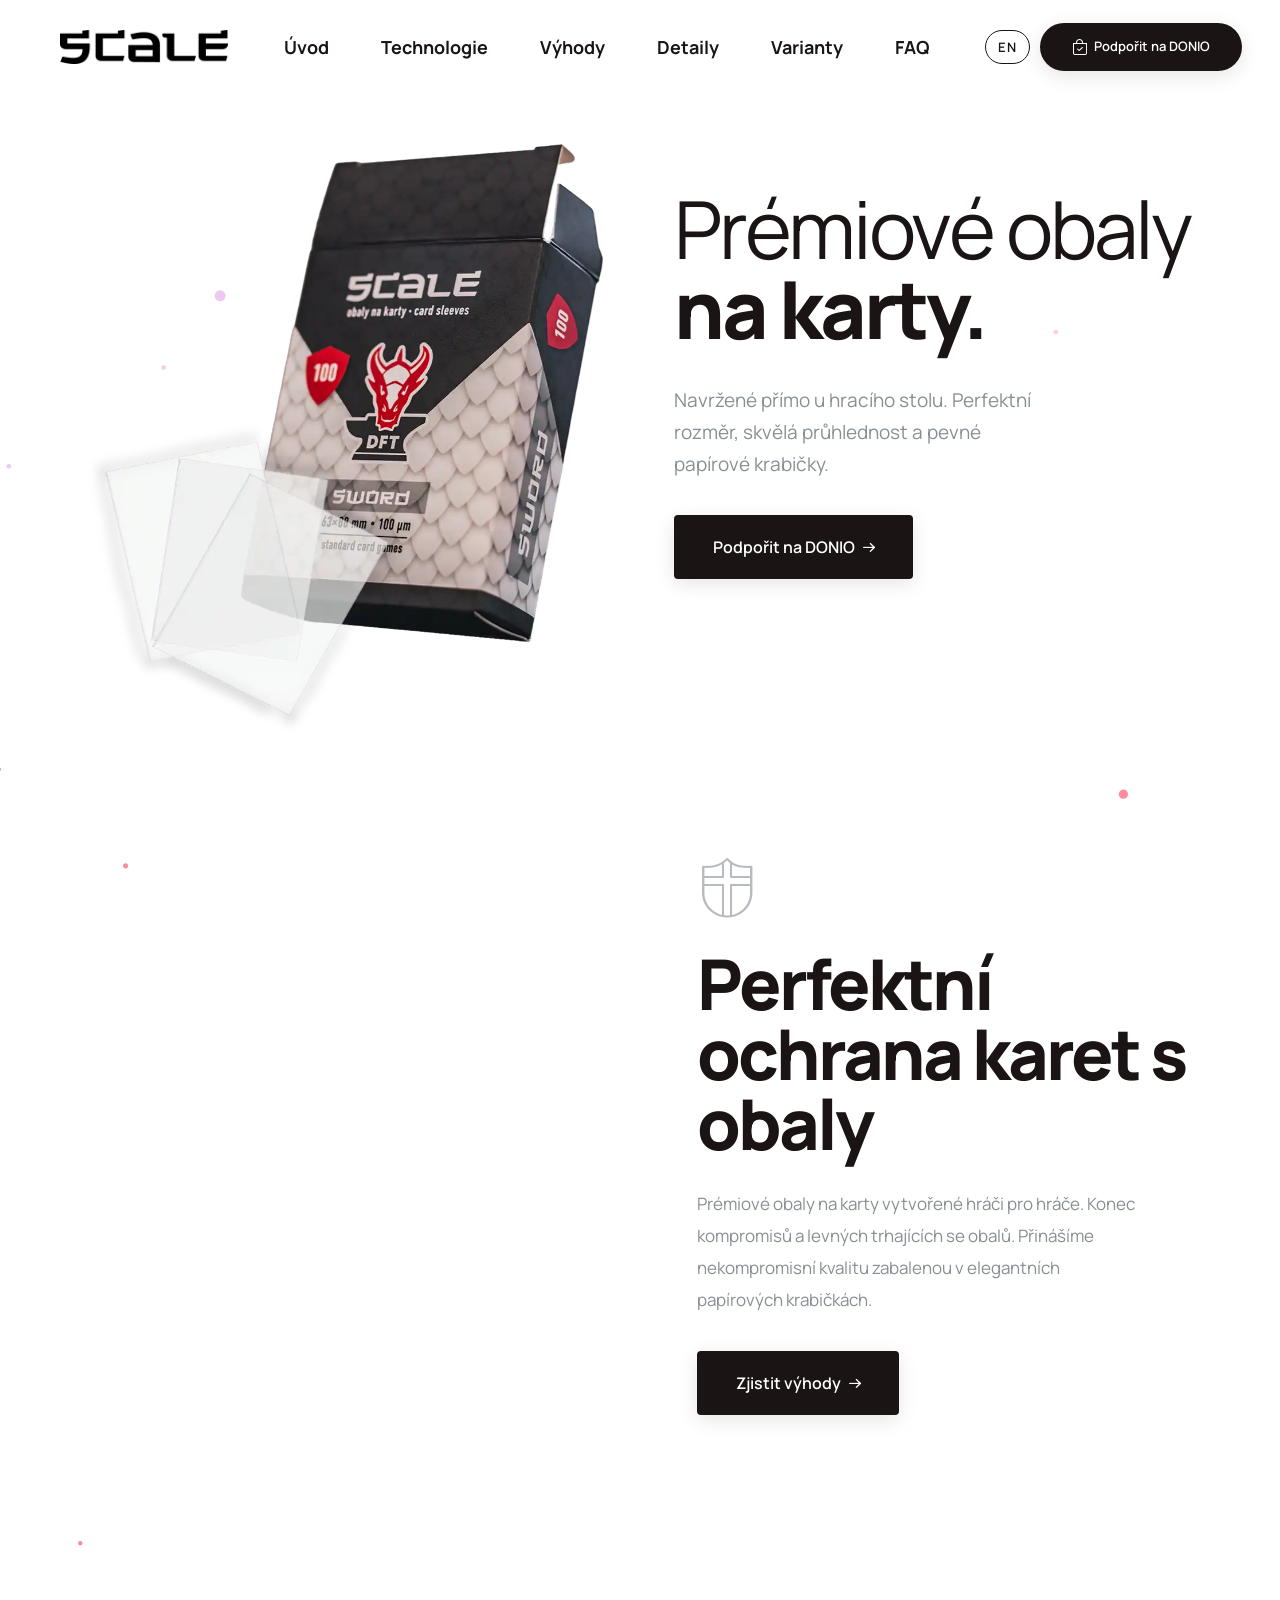
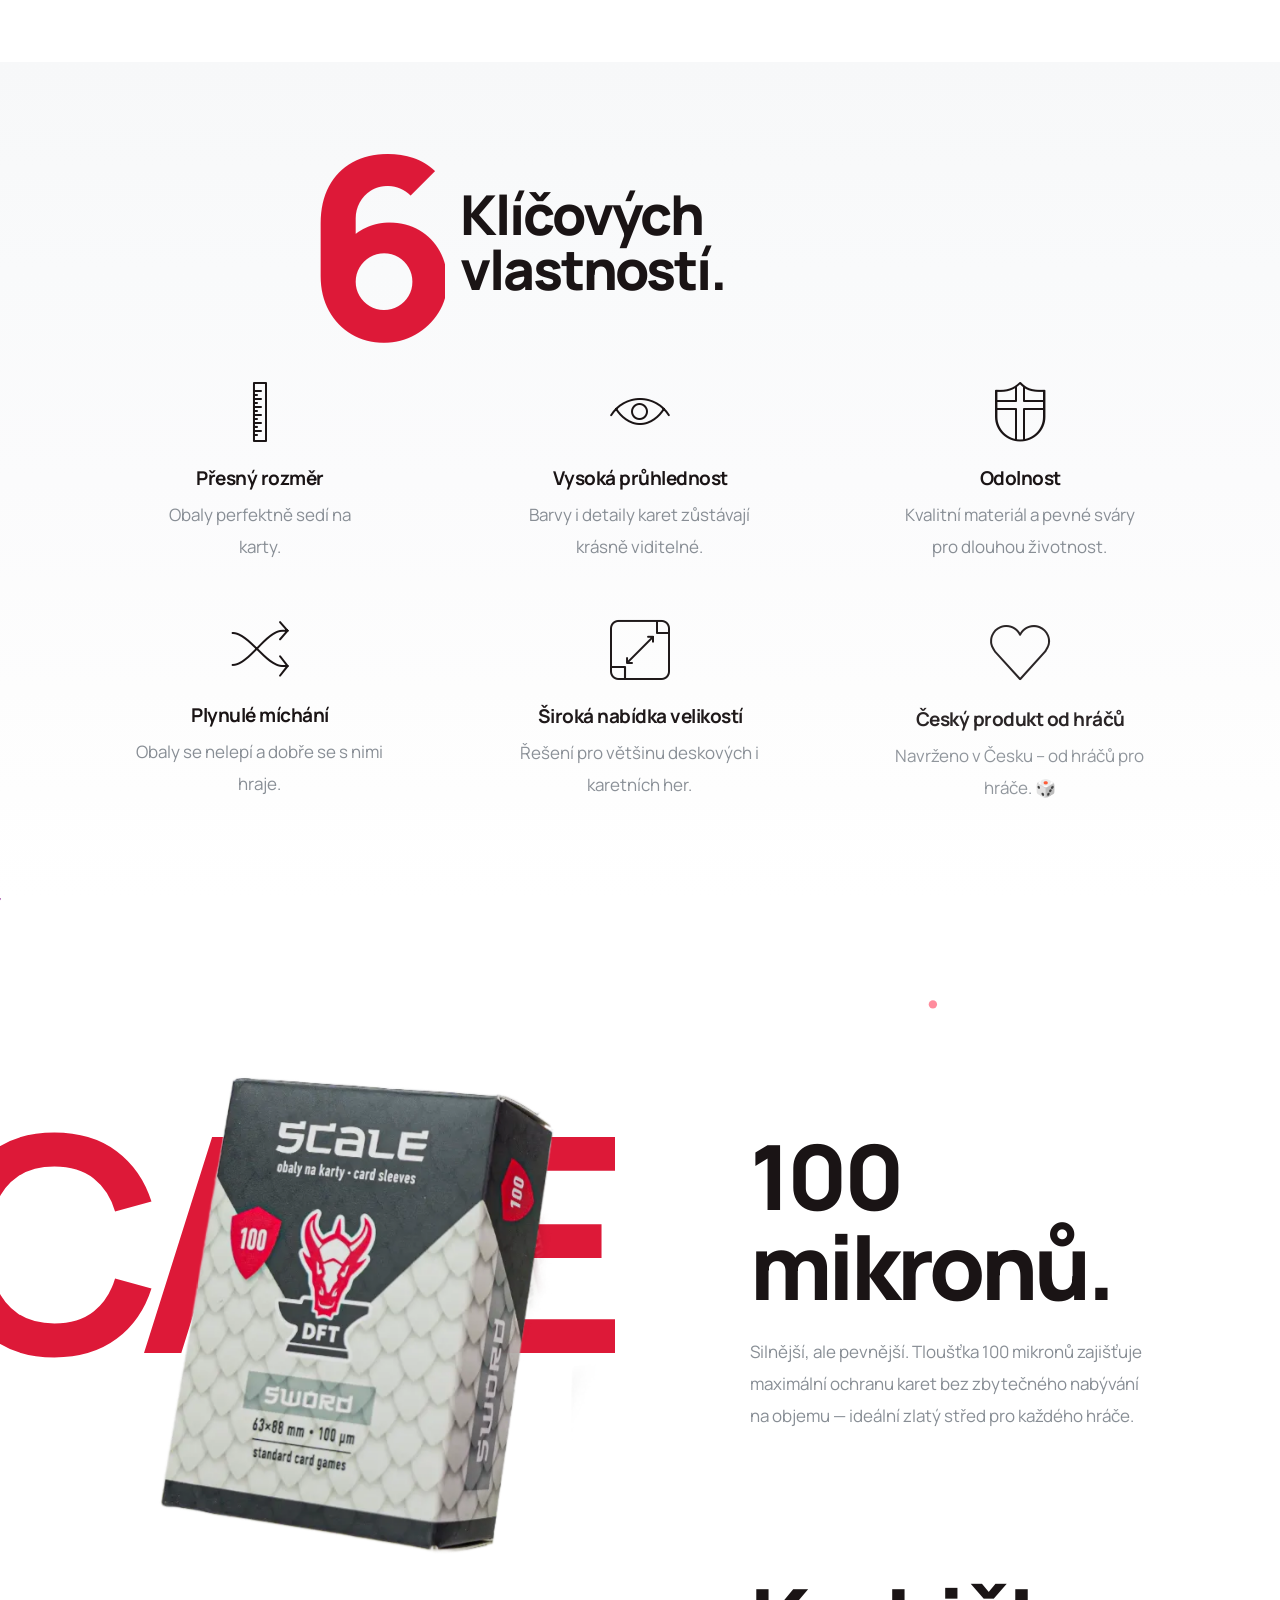
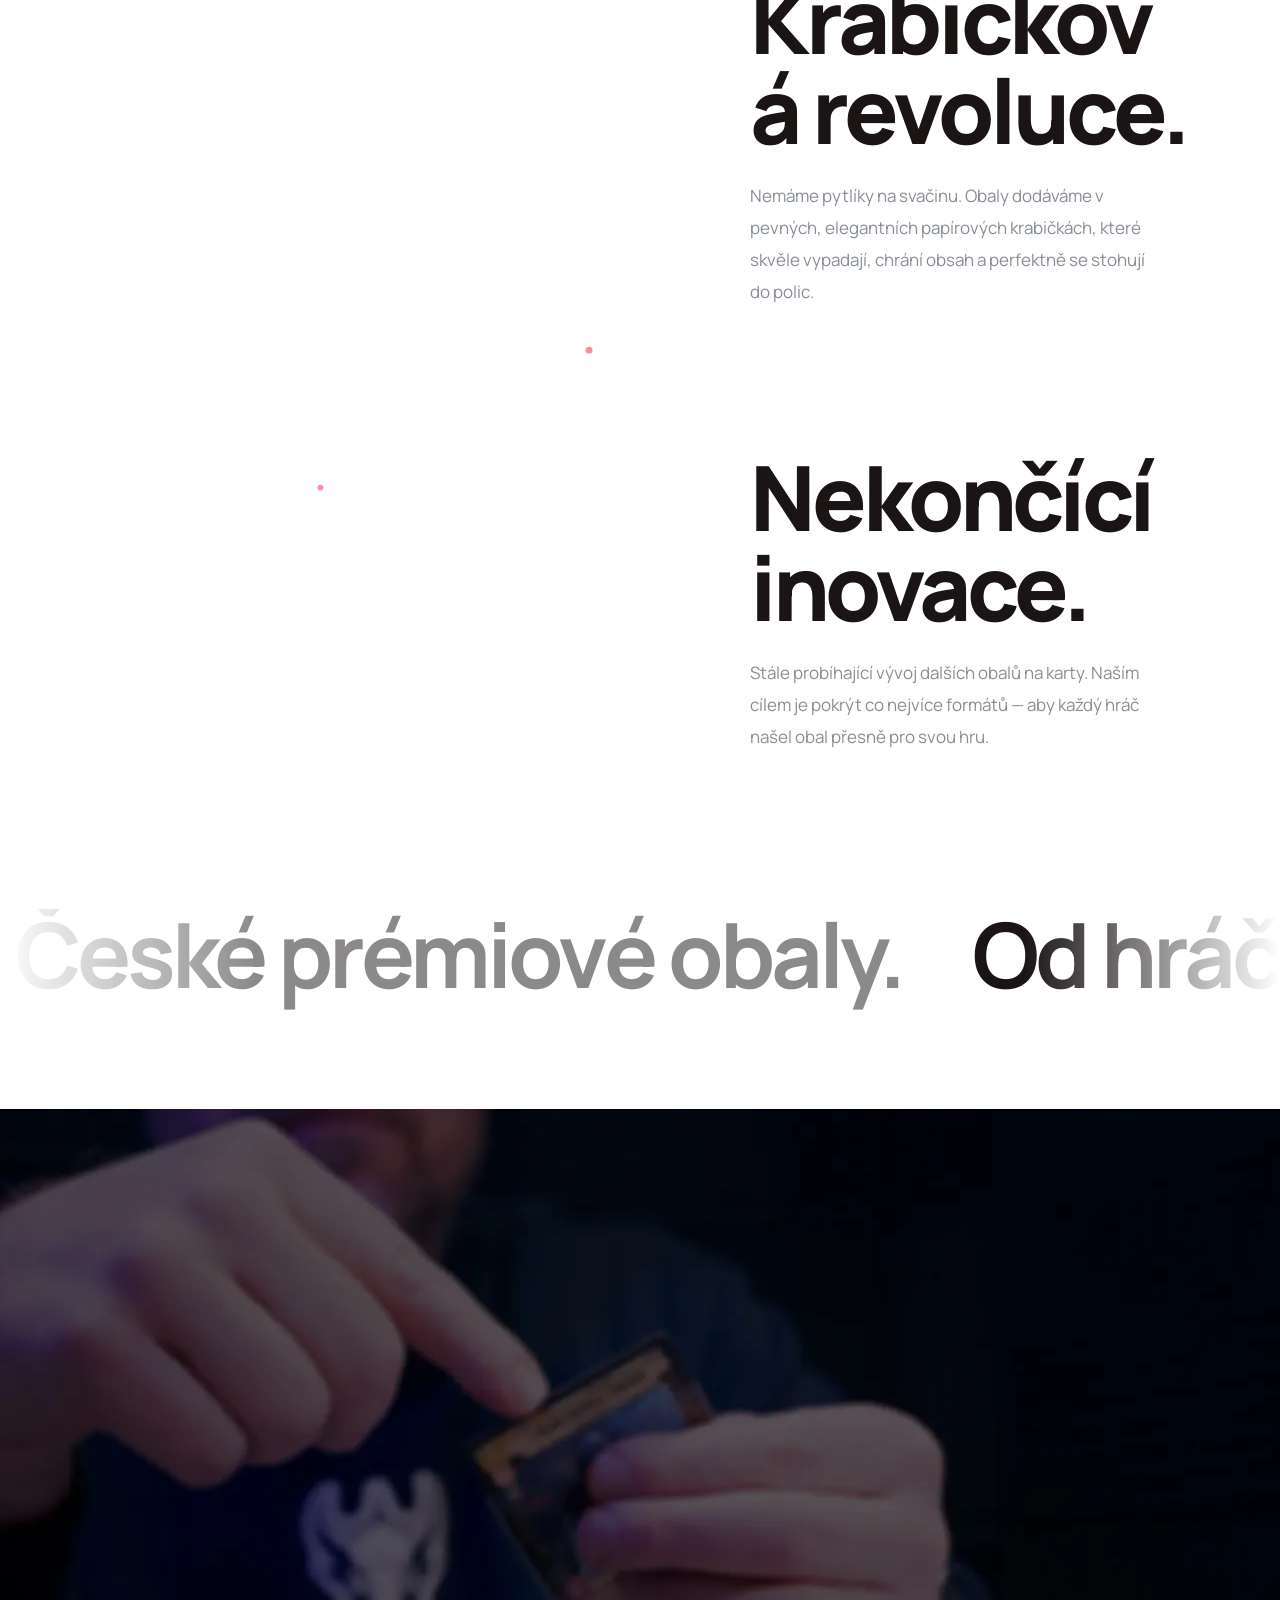
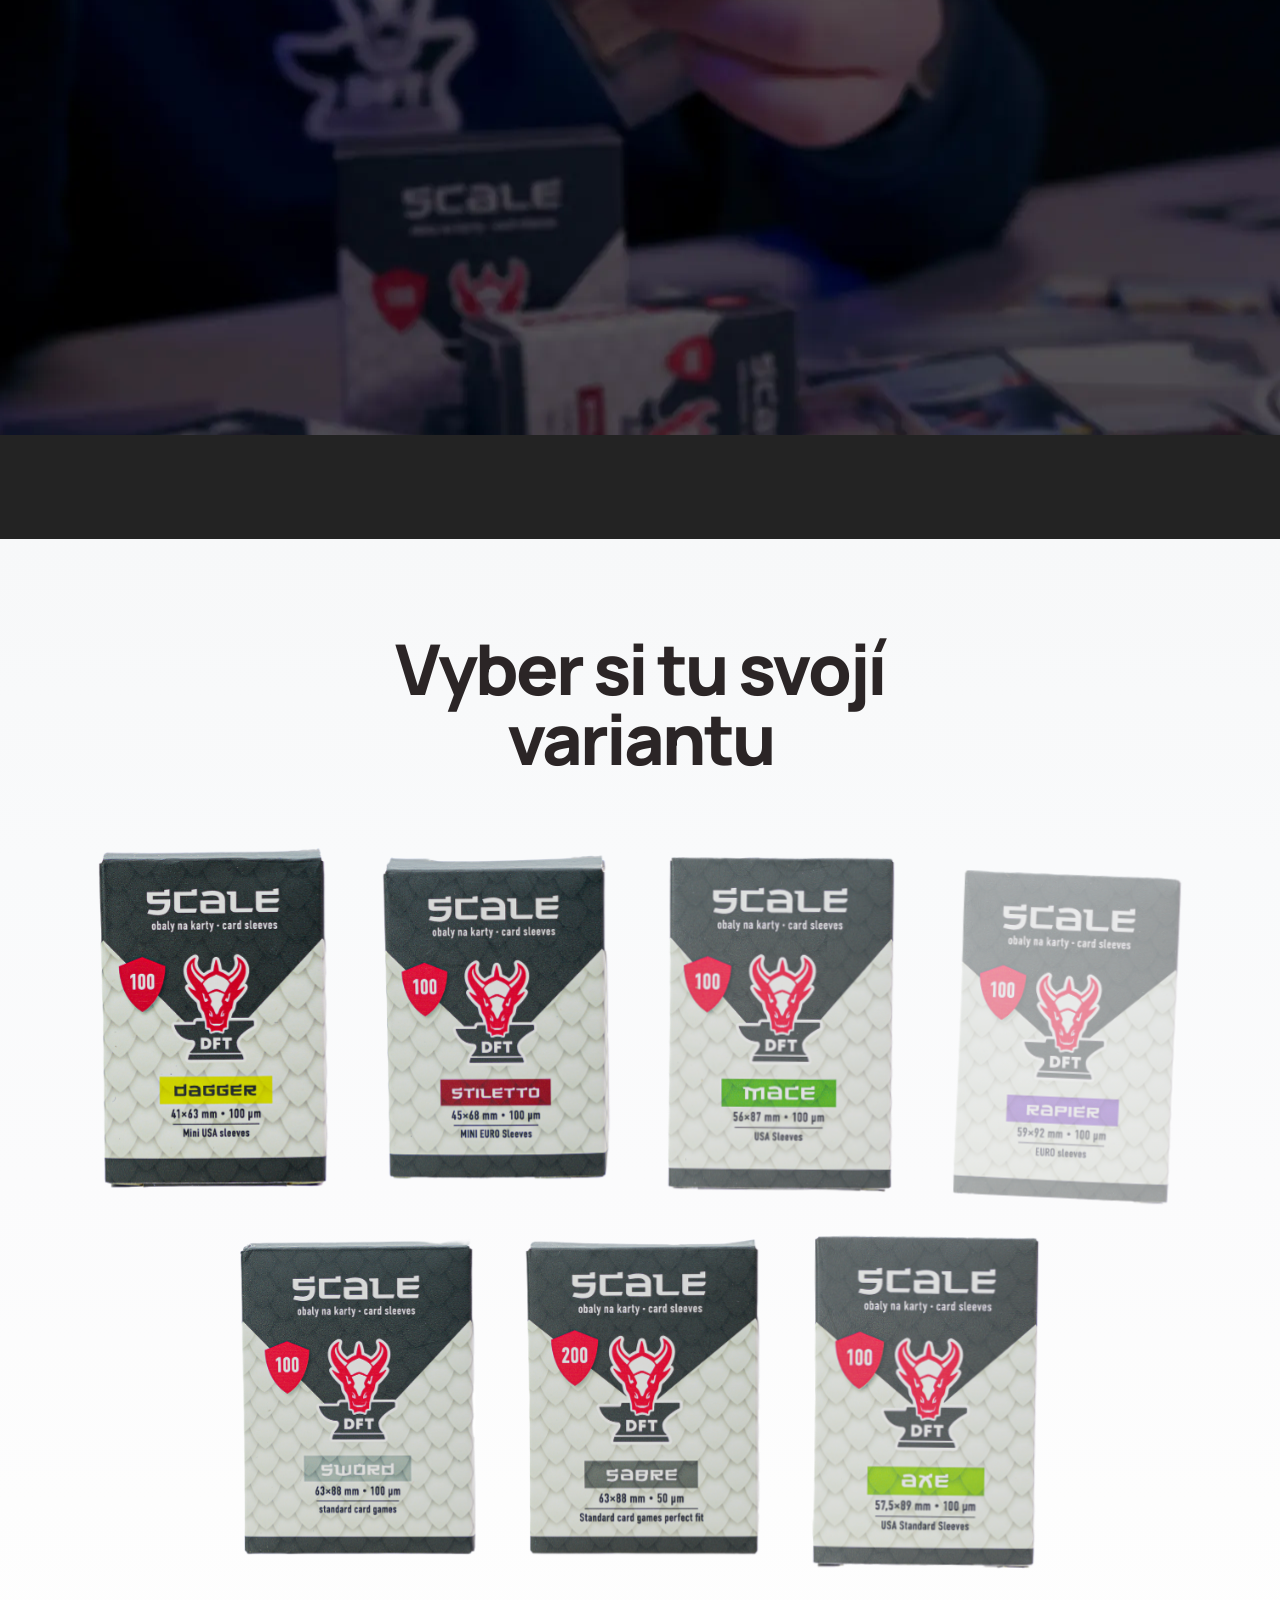
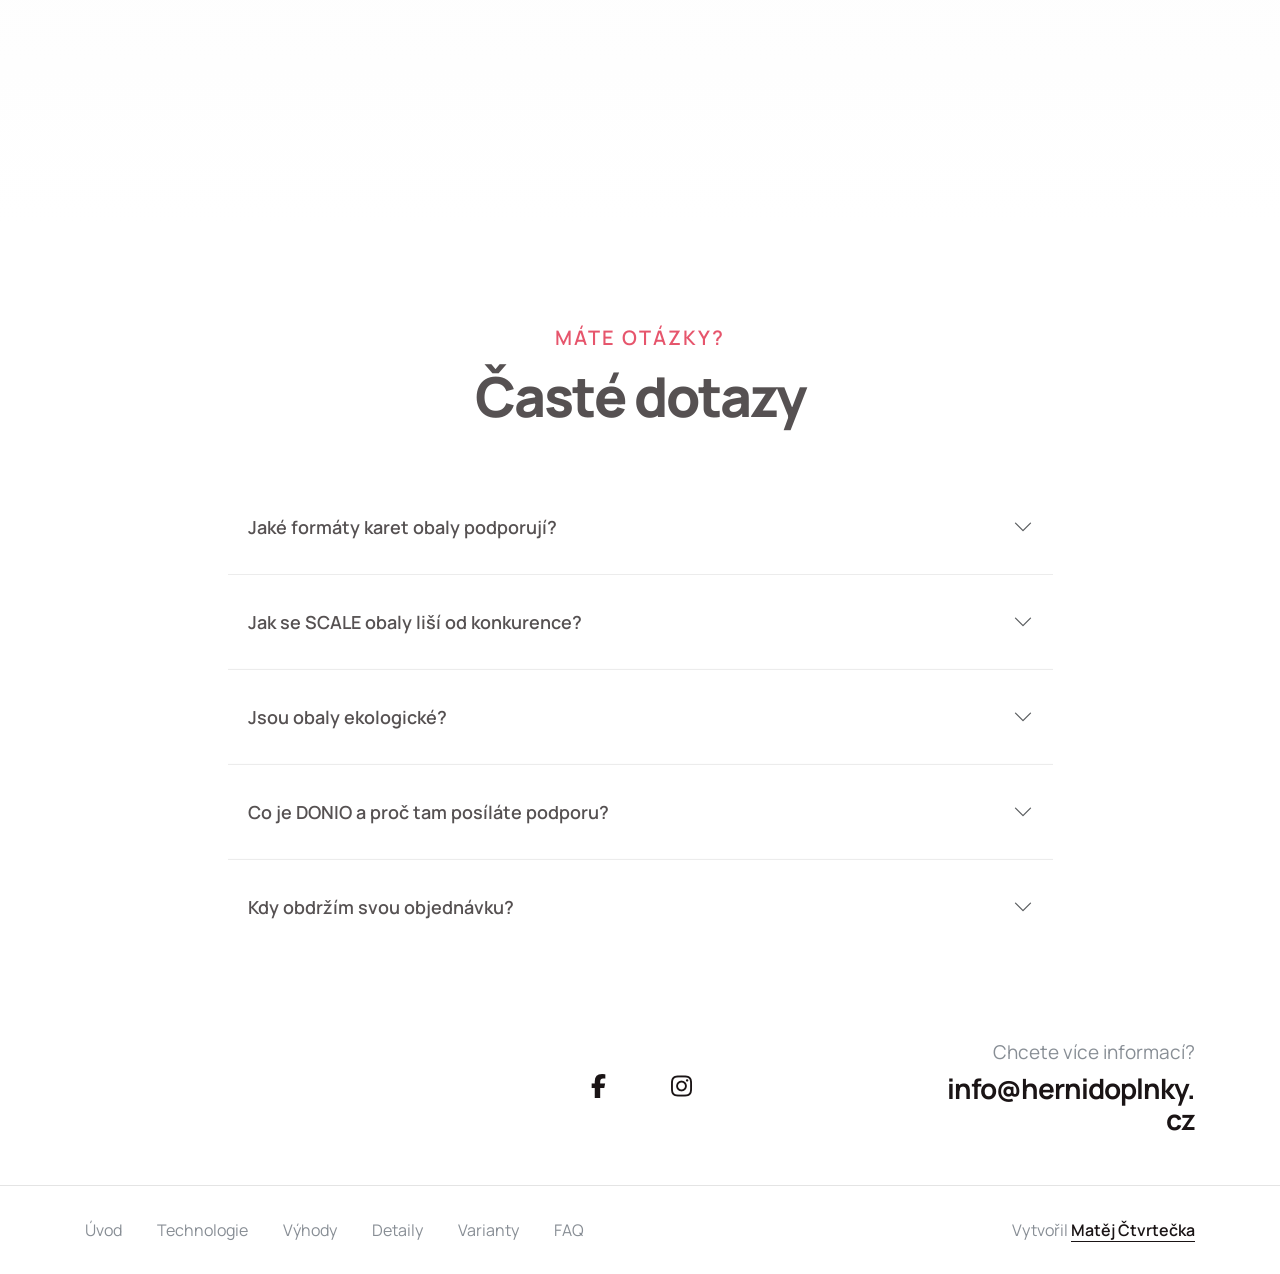
==== commit f985c234: "Clean up: remove comments, unused Revolution slider and template leftovers - strip all HTML comments" ====
--- a/index.html
+++ b/index.html
@@ -16,7 +16,6 @@
   <meta name="keywords"
     content="obaly na karty, české obaly na karty, obaly na deskové hry, obaly na karty od hráčů pro hráče, ochranné obaly na karty, perfect fit obaly, prémiové obaly na karty">
 
-  <!-- Open Graph (Facebook, LinkedIn) -->
   <meta property="og:title" content="SCALE obaly na karty - české prémiové obaly od hráčů pro hráče">
   <meta property="og:description"
     content="SCALE jsou obaly na karty z Čech, vytvořené hráči pro hráče. Skvěle sedí, nelepí se, super průhledné a vydrží věky.">
@@ -26,43 +25,17 @@
   <meta property="og:locale" content="cs_CZ">
   <meta property="og:locale:alternate" content="en_US">
 
-  <!-- Twitter Card -->
   <meta name="twitter:card" content="summary_large_image">
   <meta name="twitter:title" content="SCALE obaly na karty - české prémiové obaly od hráčů pro hráče">
   <meta name="twitter:description"
     content="SCALE jsou obaly na karty z Čech, vytvořené hráči pro hráče. Skvěle sedí, nelepí se, super průhledné a vydrží věky.">
   <meta name="twitter:image" content="https://scale-sleeves.cz/images/artboard-hero-produkt.webp">
 
-  <!-- canonical + jazykové verze -->
   <link rel="canonical" href="https://scale-sleeves.cz/">
   <link rel="alternate" hreflang="cs" href="https://scale-sleeves.cz/">
   <link rel="alternate" hreflang="en" href="https://scale-sleeves.cz/en.html">
   <link rel="alternate" hreflang="x-default" href="https://scale-sleeves.cz/">
 
-  <!-- ================================================
-     GOOGLE ANALYTICS 4
-     Odkomentuj a nahraď G-XXXXXXXXXX svým Measurement ID z analytics.google.com
-     ================================================ -->
-  <!--
-  <script async src="https://www.googletagmanager.com/gtag/js?id=G-XXXXXXXXXX"></script>
-  <script>
-    window.dataLayer = window.dataLayer || [];
-    function gtag() { dataLayer.push(arguments); }
-    gtag('js', new Date());
-    gtag('config', 'G-XXXXXXXXXX');
-  </script>
-  -->
-
-  <!-- ================================================
-     GOOGLE SEARCH CONSOLE VERIFICATION
-     Odkomentuj a nahraď content="XXXX" svým verification kódem z search.google.com/search-console
-     ================================================ -->
-  <!-- <meta name="google-site-verification" content="XXXX"> -->
-
-  <!-- ================================================
-     STRUCTURED DATA - JSON-LD
-     Product schema + FAQ schema pro rich snippets v Googlu
-     ================================================ -->
   <script type="application/ld+json">
 {
   "@context": "https://schema.org",
@@ -135,8 +108,6 @@
 }
 </script>
 
-  <!-- favicon icon -->
-
   <link rel="shortcut icon" href="images/favicon.png">
 
   <link rel="apple-touch-icon" href="images/apple-touch-icon-57x57.png">
@@ -145,21 +116,9 @@
 
   <link rel="apple-touch-icon" sizes="114x114" href="images/apple-touch-icon-114x114.png">
 
-  <!-- google fonts preconnect -->
-
   <link rel="preconnect" href="https://fonts.googleapis.com" crossorigin>
 
   <link rel="preconnect" href="https://fonts.gstatic.com" crossorigin>
-
-  <!-- slider revolution CSS files -->
-
-  <link rel="stylesheet" type="text/css" href="revolution/css/settings.css">
-
-  <link rel="stylesheet" type="text/css" href="revolution/css/layers.css">
-
-  <link rel="stylesheet" type="text/css" href="revolution/css/navigation.css">
-
-  <!-- style sheets and font icons -->
 
   <link rel="stylesheet" href="css/vendors.min.css" />
 
@@ -227,27 +186,7 @@
 
 <body data-mobile-nav-style="classic">
 
-  <script type="text/javascript" src="revolution/js/extensions/revolution.extension.slideanims.min.js"></script>
-
-  <script type="text/javascript" src="revolution/js/extensions/revolution.extension.actions.min.js"></script>
-
-  <script type="text/javascript" src="revolution/js/extensions/revolution.extension.layeranimation.min.js"></script>
-
-  <script type="text/javascript" src="revolution/js/extensions/revolution.extension.parallax.min.js"></script>
-
-  <!-- start header -->
-
   <header>
-
-    <script type="text/javascript" src="revolution/js/extensions/revolution.extension.slideanims.min.js"></script>
-
-    <script type="text/javascript" src="revolution/js/extensions/revolution.extension.actions.min.js"></script>
-
-    <script type="text/javascript" src="revolution/js/extensions/revolution.extension.layeranimation.min.js"></script>
-
-    <script type="text/javascript" src="revolution/js/extensions/revolution.extension.parallax.min.js"></script>
-
-    <!-- start navigation -->
 
     <nav class="navbar navbar-expand-lg header-light bg-white header-reverse glass-effect" data-header-hover="light">
 
@@ -338,11 +277,7 @@
 
     </nav>
 
-    <!-- end navigation -->
-
   </header>
-
-  <!-- end header -->
 
   <section id="home" class="p-0"
     style="background-image: url(images/artboard-hero-bg.webp); background-repeat: no-repeat;">
@@ -399,8 +334,6 @@
 
   </section>
 
-  <!-- start section -->
-
   <section id="overview" class="background-position-center-top position-relative"
     style="background-image: url('images/vertical-line-bg-medium-gray.svg')">
 
@@ -430,8 +363,7 @@
 
           <h1 class="fw-800 ls-minus-3px text-dark-gray mb-30px fancy-text-style-3">Perfektní ochrana karet s obaly
 
-            <span class="color:#ff5b74"
-              data-fancy-text='{ "effect": "wave", "string": ["Dagger", "Stiletto", "Mace", "Sword", "Sabre", "Rapier", "Axe"], "duration": 4000 }'></span>
+            <span data-fancy-text='{ "effect": "wave", "string": ["Dagger", "Stiletto", "Mace", "Sword", "Sabre", "Rapier", "Axe"], "duration": 4000 }'></span>
 
           </h1>
 
@@ -460,8 +392,6 @@
       <div class="row row-cols-1 row-cols-lg-3 row-cols-md-2 justify-content-center"
         data-anime='{ "el": "childs", "rotateZ": [5, 0], "translateY": [30, 0], "opacity": [0,1], "duration": 600, "delay": 0, "staggervalue": 200, "easing": "easeOutQuad" }'>
 
-        <!-- start process step item -->
-
         <div class="col process-step-style-05 position-relative hover-box md-mb-30px">
 
           <div class="process-step-item d-flex align-items-center">
@@ -490,10 +420,6 @@
 
         </div>
 
-        <!-- end process step item -->
-
-        <!-- start process step item -->
-
         <div class="col process-step-style-05 position-relative hover-box md-mb-30px">
 
           <div class="process-step-item d-flex align-items-center">
@@ -522,10 +448,6 @@
 
         </div>
 
-        <!-- end process step item -->
-
-        <!-- start process step item -->
-
         <div class="col process-step-style-05 position-relative hover-box">
 
           <div class="process-step-item d-flex align-items-center">
@@ -554,17 +476,11 @@
 
         </div>
 
-        <!-- end process step item -->
-
       </div>
 
     </div>
 
   </section>
-
-  <!-- end section -->
-
-  <!-- start section -->
 
   <section id="features" class="bg-gradient-very-light-gray position-relative pb-2">
 
@@ -590,8 +506,6 @@
       <div class="row row-cols-1 row-cols-lg-3 row-cols-sm-2 justify-content-center mb-4"
         data-anime='{ "el": "childs", "translateY": [50, 0], "opacity": [0,1], "duration": 1200, "delay": 0, "staggervalue": 150, "easing": "easeOutQuad" }'>
 
-        <!-- start features box item -->
-
         <div class="col icon-with-text-style-03">
 
           <div class="feature-box p-8">
@@ -614,10 +528,6 @@
 
         </div>
 
-        <!-- end features box item -->
-
-        <!-- start features box item -->
-
         <div class="col icon-with-text-style-03">
 
           <div class="feature-box p-8">
@@ -640,10 +550,6 @@
 
         </div>
 
-        <!-- end features box item -->
-
-        <!-- start features box item -->
-
         <div class="col icon-with-text-style-03">
 
           <div class="feature-box p-8">
@@ -666,10 +572,6 @@
 
         </div>
 
-        <!-- end features box item -->
-
-        <!-- start features box item -->
-
         <div class="col icon-with-text-style-03">
 
           <div class="feature-box p-8">
@@ -691,10 +593,6 @@
           </div>
 
         </div>
-
-        <!-- end features box item -->
-
-        <!-- start features box item -->
 
         <div class="col icon-with-text-style-03">
 
@@ -719,10 +617,6 @@
 
         </div>
 
-        <!-- end features box item -->
-
-        <!-- start features box item -->
-
         <div class="col icon-with-text-style-03">
 
           <div class="feature-box p-8">
@@ -746,17 +640,11 @@
 
         </div>
 
-        <!-- end features box item -->
-
       </div>
 
     </div>
 
   </section>
-
-  <!-- end section -->
-
-  <!-- start section -->
 
   <section id="technology" class="background-position-center-top position-relative"
     style="background-image: url('images/vertical-line-bg-medium-gray.svg')">
@@ -768,8 +656,6 @@
     <div class="container overlap-gap-section">
 
       <div class="row">
-
-        <!-- start sticky column -->
 
         <div class="col-lg-6 text-center">
 
@@ -789,8 +675,6 @@
 
         </div>
 
-        <!-- end sticky column -->
-
         <div class="col-lg-5 offset-lg-1 text-center text-lg-start"
           data-anime='{ "translateY": [0, 0], "opacity": [0,1], "duration": 1200, "delay": 50, "staggervalue": 150, "easing": "easeOutQuad" }'>
 
@@ -805,8 +689,6 @@
               ochranu karet bez zbytečného nabývání na objemu — ideální zlatý střed pro každého hráče.</p>
 
           </div>
-
-          <div class="d-flex"></div>
 
           <div class="mb-15 mt-25 md-mb-5 md-mt-10">
 
@@ -821,8 +703,6 @@
 
           </div>
 
-          <div class="d-flex"></div>
-
           <div class="mb-15 mt-25 md-mb-5 md-mt-10">
 
             <i class="line-icon-Bulb align-middle icon-double-large mb-25px opacity-6"></i>
@@ -844,10 +724,6 @@
 
   </section>
 
-  <!-- end section -->
-
-  <!-- start section -->
-
   <section class="background-position-center-top pt-0"
     style="background-image: url('images/vertical-line-bg-medium-gray.svg')">
 
@@ -860,66 +736,42 @@
 
           <div class="swiper-wrapper marquee-slide">
 
-            <!-- start client item -->
-
             <div class="swiper-slide">
 
               <div class="fs-90 text-dark-gray fw-700 ls-minus-4px alt-font">Obaly na karty.</div>
 
             </div>
 
-            <!-- end client item -->
-
-            <!-- start client item -->
-
             <div class="swiper-slide">
 
               <div class="fs-90 text-dark-gray opacity-5 fw-700 ls-minus-4px alt-font">České prémiové obaly.</div>
 
             </div>
 
-            <!-- end client item -->
-
-            <!-- start client item -->
-
             <div class="swiper-slide">
 
               <div class="fs-90 text-dark-gray fw-700 ls-minus-4px alt-font">Od hráčů pro hráče.</div>
 
             </div>
 
-            <!-- end client item -->
-
-            <!-- start client item -->
-
             <div class="swiper-slide">
 
               <div class="fs-90 text-dark-gray opacity-5 fw-700 ls-minus-4px alt-font">Obaly na deskové hry.</div>
 
             </div>
 
-            <!-- end client item -->
-
-            <!-- start client item -->
-
             <div class="swiper-slide">
 
               <div class="fs-90 text-dark-gray fw-700 ls-minus-4px alt-font">Perfect fit obaly.</div>
 
             </div>
 
-            <!-- end client item -->
-
-            <!-- start client item -->
-
             <div class="swiper-slide">
 
               <div class="fs-90 text-dark-gray opacity-5 fw-700 ls-minus-4px alt-font">Prémiová ochrana karet.</div>
 
             </div>
 
-            <!-- end client item -->
-
           </div>
 
         </div>
@@ -929,10 +781,6 @@
     </div>
 
   </section>
-
-  <!-- end section -->
-
-  <!-- start section -->
 
   <section id="design"
     class="overflow-hidden bg-black background-position-center-top background-no-repeat pt-15 sm-pt-50px position-relative"
@@ -955,8 +803,6 @@
       <div class="mt-13">
 
         <div class="row row-cols-1 justify-content-center">
-
-          <!-- start carousal -->
 
           <div class="col"
             data-anime='{ "translateY": [0, 0], "opacity": [0,1], "duration": 1200, "delay": 50, "staggervalue": 150, "easing": "easeOutQuad" }'>
@@ -1046,8 +892,6 @@
 
           </div>
 
-          <!-- end carousal -->
-
         </div>
 
       </div>
@@ -1055,10 +899,6 @@
     </div>
 
   </section>
-
-  <!-- end section -->
-
-  <!-- start section -->
 
   <section class="bg-dark-gray-01 p-35px">
 
@@ -1094,147 +934,128 @@
 
   </section>
 
-  <!-- end section -->
-
-        <!-- start section -->
-        <section id="pricing" class="bg-gradient-very-light-gray">
-            <div class="container">
-                <div class="row justify-content-center mb-4">
-                    <div class="col-xl-7 col-lg-9 text-center" data-anime='{ "el": "childs", "translateY": [50, 0], "opacity": [0,1], "duration": 1200, "delay": 0, "staggervalue": 150, "easing": "easeOutQuad" }'>
-                        <h2 class="h1 fw-800 text-dark-gray ls-minus-3px">Vyber si tu svojí variantu</h2>
-                    </div>
-                </div>
-                <div class="row row-cols-1 row-cols-lg-4 row-cols-sm-2 position-relative justify-content-center" data-anime='{ "el": "childs", "rotateZ": [5, 0], "translateY": [30, 0], "opacity": [0,1], "duration": 600, "delay": 100, "staggervalue": 200, "easing": "easeOutQuad" }'>
-                    <!-- start images box -->
-                     
-                    <div class="col interactive-banner-style-05 lg-mb-30px position-relative z-index-1">
-                        <div class="atropos" data-atropos data-atropos-perspective="1450">
-                            <a href="#" class="position-absolute z-index-1 top-0px left-0px h-100 w-100"></a>
-                            <div class="atropos-scale">
-                                <div class="atropos-rotate">
-                                    <div class="atropos-inner">
-                                        <figure class="m-0 hover-box overflow-hidden position-relative" data-atropos-offset="3">
-                                            <img class="w-100" src="images/Typ1.png" alt="" />
-                                        </figure>
-                                    </div>
-                                </div> 
-                            </div>
-                        </div>
-                    </div>
-                    <!-- end images box -->
-                    <!-- start images box -->
-                    <div class="col interactive-banner-style-05 lg-mb-30px position-relative z-index-1">
-                        <div class="atropos" data-atropos data-atropos-perspective="1450">
-                            <a href="#" class="position-absolute z-index-1 top-0px left-0px h-100 w-100"></a>
-                            <div class="atropos-scale">
-                                <div class="atropos-rotate">
-                                    <div class="atropos-inner">
-                                        <figure class="m-0 hover-box overflow-hidden position-relative" data-atropos-offset="3">
-                                            <img class="w-100" src="images/Typ1 copy.png" alt="" />
-                                        </figure>
-                                    </div>
-                                </div> 
-                            </div>
-                        </div>
-                    </div>
-                    <!-- end images box -->
-                    <!-- start images box -->
-                    <div class="col interactive-banner-style-05 lg-mb-30px position-relative z-index-1">
-                        <div class="atropos" data-atropos data-atropos-perspective="1450">
-                            <a href="#" class="position-absolute z-index-1 top-0px left-0px h-100 w-100"></a>
-                            <div class="atropos-scale">
-                                <div class="atropos-rotate">
-                                    <div class="atropos-inner">
-                                        <figure class="m-0 hover-box overflow-hidden position-relative" data-atropos-offset="3">
-                                            <img class="w-100" src="images/Typ1 copy 3.png" alt="" />
-                                        </figure>
-                                    </div>
-                                </div> 
-                            </div>
-                        </div>
-                    </div>
-                    <!-- end images box -->
-                    <!-- start images box -->
-                     
-                    <div class="col interactive-banner-style-05 lg-mb-30px position-relative z-index-1">
-                        <div class="atropos" data-atropos data-atropos-perspective="1450">
-                            <a href="#" class="position-absolute z-index-1 top-0px left-0px h-100 w-100"></a>
-                            <div class="atropos-scale">
-                                <div class="atropos-rotate">
-                                    <div class="atropos-inner">
-                                        <figure class="m-0 hover-box overflow-hidden position-relative" data-atropos-offset="3">
-                                            <img class="w-100" src="images/Typ1 copy 4.png" alt="" />
-                                        </figure>
-                                    </div>
-                                </div> 
-                            </div>
-                        </div>
-                    </div>
-                    <!-- end images box -->
-                </div>
-                                <div class="row row-cols-1 row-cols-lg-4 row-cols-sm-2 position-relative justify-content-center mt-3" data-anime='{ "el": "childs", "rotateZ": [5, 0], "translateY": [30, 0], "opacity": [0,1], "duration": 600, "delay": 100, "staggervalue": 200, "easing": "easeOutQuad" }'>
-                    <!-- start images box -->
-                    <div class="col interactive-banner-style-05 lg-mb-30px position-relative z-index-1">
-                        <div class="atropos" data-atropos data-atropos-perspective="1450">
-                            <a href="#" class="position-absolute z-index-1 top-0px left-0px h-100 w-100"></a>
-                            <div class="atropos-scale">
-                                <div class="atropos-rotate">
-                                    <div class="atropos-inner">
-                                        <figure class="m-0 hover-box overflow-hidden position-relative" data-atropos-offset="3">
-                                            <img class="w-100" src="images/Typ1 copy 5.png" alt="" />
-                                        </figure>
-                                    </div>
-                                </div> 
-                            </div>
-                        </div>
-                    </div>
-                    <!-- end images box -->
-                    <!-- start images box -->
-                    <div class="col interactive-banner-style-05 lg-mb-30px position-relative z-index-1">
-                        <div class="atropos" data-atropos data-atropos-perspective="1450">
-                            <a href="#" class="position-absolute z-index-1 top-0px left-0px h-100 w-100"></a>
-                            <div class="atropos-scale">
-                                <div class="atropos-rotate">
-                                    <div class="atropos-inner">
-                                        <figure class="m-0 hover-box overflow-hidden position-relative" data-atropos-offset="3">
-                                            <img class="w-100" src="images/Typ1 copy 6.png" alt="" />
-                                        </figure>
-                                    </div>
-                                </div> 
-                            </div>
-                        </div>
-                    </div>
-                    <!-- end images box -->
-                    <!-- start images box -->
-                    <div class="col interactive-banner-style-05 lg-mb-30px position-relative z-index-1">
-                        <div class="atropos" data-atropos data-atropos-perspective="1450">
-                            <a href="#" class="position-absolute z-index-1 top-0px left-0px h-100 w-100"></a>
-                            <div class="atropos-scale">
-                                <div class="atropos-rotate">
-                                    <div class="atropos-inner">
-                                        <figure class="m-0 hover-box overflow-hidden position-relative" data-atropos-offset="3">
-                                            <img class="w-100" src="images/Typ1 copy 7.png" alt="" />
-                                        </figure>
-                                    </div>
-                                </div> 
-                            </div>
-                        </div>
-                    </div>
-                    <!-- end images box -->
-                </div>
-                <div class="row justify-content-center mt-6 sm-mt-11" data-anime='{ "el": "childs", "translateY": [0, 0], "opacity": [0,1], "duration": 1200, "delay": 0, "staggervalue": 150, "easing": "easeOutQuad" }'>
-                    <div class="col-md-4 p-0">
-                        <span class="bg-dark-gray w-100 fs-30 p-7 sm-p-5 fw-700 text-white text-center d-inline-block">Od XXX Kč</span>
-                    </div>
-                    <div class="col-md-4 p-0">
-                        <a href="https://www.donio.cz/scale" target="_blank" rel="noopener" class="btn btn-gradient-purple-pink w-100 fs-30 border-0 p-7 sm-p-5 fw-700 text-uppercase-inherit">Podpořit na DONIO</a>
-                    </div>
-                </div>
-            </div>
-        </section>  
-        <!-- end section -->
-
-  <!-- start section FAQ -->
+  <section id="pricing" class="bg-gradient-very-light-gray">
+      <div class="container">
+          <div class="row justify-content-center mb-4">
+              <div class="col-xl-7 col-lg-9 text-center" data-anime='{ "el": "childs", "translateY": [50, 0], "opacity": [0,1], "duration": 1200, "delay": 0, "staggervalue": 150, "easing": "easeOutQuad" }'>
+                  <h2 class="h1 fw-800 text-dark-gray ls-minus-3px">Vyber si tu svojí variantu</h2>
+              </div>
+          </div>
+          <div class="row row-cols-1 row-cols-lg-4 row-cols-sm-2 position-relative justify-content-center" data-anime='{ "el": "childs", "rotateZ": [5, 0], "translateY": [30, 0], "opacity": [0,1], "duration": 600, "delay": 100, "staggervalue": 200, "easing": "easeOutQuad" }'>
+
+              <div class="col interactive-banner-style-05 lg-mb-30px position-relative z-index-1">
+                  <div class="atropos" data-atropos data-atropos-perspective="1450">
+                      <div class="atropos-scale">
+                          <div class="atropos-rotate">
+                              <div class="atropos-inner">
+                                  <figure class="m-0 hover-box overflow-hidden position-relative" data-atropos-offset="3">
+                                      <img class="w-100" src="images/Typ1.png" alt="" />
+                                  </figure>
+                              </div>
+                          </div>
+                      </div>
+                  </div>
+              </div>
+
+              <div class="col interactive-banner-style-05 lg-mb-30px position-relative z-index-1">
+                  <div class="atropos" data-atropos data-atropos-perspective="1450">
+                      <div class="atropos-scale">
+                          <div class="atropos-rotate">
+                              <div class="atropos-inner">
+                                  <figure class="m-0 hover-box overflow-hidden position-relative" data-atropos-offset="3">
+                                      <img class="w-100" src="images/Typ1 copy.png" alt="" />
+                                  </figure>
+                              </div>
+                          </div>
+                      </div>
+                  </div>
+              </div>
+
+              <div class="col interactive-banner-style-05 lg-mb-30px position-relative z-index-1">
+                  <div class="atropos" data-atropos data-atropos-perspective="1450">
+                      <div class="atropos-scale">
+                          <div class="atropos-rotate">
+                              <div class="atropos-inner">
+                                  <figure class="m-0 hover-box overflow-hidden position-relative" data-atropos-offset="3">
+                                      <img class="w-100" src="images/Typ1 copy 3.png" alt="" />
+                                  </figure>
+                              </div>
+                          </div>
+                      </div>
+                  </div>
+              </div>
+
+              <div class="col interactive-banner-style-05 lg-mb-30px position-relative z-index-1">
+                  <div class="atropos" data-atropos data-atropos-perspective="1450">
+                      <div class="atropos-scale">
+                          <div class="atropos-rotate">
+                              <div class="atropos-inner">
+                                  <figure class="m-0 hover-box overflow-hidden position-relative" data-atropos-offset="3">
+                                      <img class="w-100" src="images/Typ1 copy 4.png" alt="" />
+                                  </figure>
+                              </div>
+                          </div>
+                      </div>
+                  </div>
+              </div>
+
+          </div>
+                          <div class="row row-cols-1 row-cols-lg-4 row-cols-sm-2 position-relative justify-content-center mt-3" data-anime='{ "el": "childs", "rotateZ": [5, 0], "translateY": [30, 0], "opacity": [0,1], "duration": 600, "delay": 100, "staggervalue": 200, "easing": "easeOutQuad" }'>
+
+              <div class="col interactive-banner-style-05 lg-mb-30px position-relative z-index-1">
+                  <div class="atropos" data-atropos data-atropos-perspective="1450">
+                      <div class="atropos-scale">
+                          <div class="atropos-rotate">
+                              <div class="atropos-inner">
+                                  <figure class="m-0 hover-box overflow-hidden position-relative" data-atropos-offset="3">
+                                      <img class="w-100" src="images/Typ1 copy 5.png" alt="" />
+                                  </figure>
+                              </div>
+                          </div>
+                      </div>
+                  </div>
+              </div>
+
+              <div class="col interactive-banner-style-05 lg-mb-30px position-relative z-index-1">
+                  <div class="atropos" data-atropos data-atropos-perspective="1450">
+                      <div class="atropos-scale">
+                          <div class="atropos-rotate">
+                              <div class="atropos-inner">
+                                  <figure class="m-0 hover-box overflow-hidden position-relative" data-atropos-offset="3">
+                                      <img class="w-100" src="images/Typ1 copy 6.png" alt="" />
+                                  </figure>
+                              </div>
+                          </div>
+                      </div>
+                  </div>
+              </div>
+
+              <div class="col interactive-banner-style-05 lg-mb-30px position-relative z-index-1">
+                  <div class="atropos" data-atropos data-atropos-perspective="1450">
+                      <div class="atropos-scale">
+                          <div class="atropos-rotate">
+                              <div class="atropos-inner">
+                                  <figure class="m-0 hover-box overflow-hidden position-relative" data-atropos-offset="3">
+                                      <img class="w-100" src="images/Typ1 copy 7.png" alt="" />
+                                  </figure>
+                              </div>
+                          </div>
+                      </div>
+                  </div>
+              </div>
+
+          </div>
+          <div class="row justify-content-center mt-6 sm-mt-11" data-anime='{ "el": "childs", "translateY": [0, 0], "opacity": [0,1], "duration": 1200, "delay": 0, "staggervalue": 150, "easing": "easeOutQuad" }'>
+              <div class="col-md-4 p-0">
+                  <span class="bg-dark-gray w-100 fs-30 p-7 sm-p-5 fw-700 text-white text-center d-inline-block">Od XXX Kč</span>
+              </div>
+              <div class="col-md-4 p-0">
+                  <a href="https://www.donio.cz/scale" target="_blank" rel="noopener" class="btn btn-gradient-purple-pink w-100 fs-30 border-0 p-7 sm-p-5 fw-700 text-uppercase-inherit">Podpořit na DONIO</a>
+              </div>
+          </div>
+      </div>
+  </section>
+
   <section id="faq" class="bg-gradient-very-light-gray background-position-center-top"
     style="background-image: url('images/vertical-line-bg-medium-gray.svg')">
 
@@ -1261,7 +1082,6 @@
 
           <div class="accordion accordion-style-02" id="faqAccordion">
 
-            <!-- FAQ item 1 -->
             <div class="accordion-item border-bottom border-color-extra-medium-gray mb-0">
               <div class="accordion-header">
                 <button class="accordion-button fs-18 fw-600 text-dark-gray collapsed" type="button"
@@ -1278,7 +1098,6 @@
               </div>
             </div>
 
-            <!-- FAQ item 2 -->
             <div class="accordion-item border-bottom border-color-extra-medium-gray mb-0">
               <div class="accordion-header">
                 <button class="accordion-button fs-18 fw-600 text-dark-gray collapsed" type="button"
@@ -1295,7 +1114,6 @@
               </div>
             </div>
 
-            <!-- FAQ item 3 -->
             <div class="accordion-item border-bottom border-color-extra-medium-gray mb-0">
               <div class="accordion-header">
                 <button class="accordion-button fs-18 fw-600 text-dark-gray collapsed" type="button"
@@ -1311,7 +1129,6 @@
               </div>
             </div>
 
-            <!-- FAQ item 4 -->
             <div class="accordion-item border-bottom border-color-extra-medium-gray mb-0">
               <div class="accordion-header">
                 <button class="accordion-button fs-18 fw-600 text-dark-gray collapsed" type="button"
@@ -1327,7 +1144,6 @@
               </div>
             </div>
 
-            <!-- FAQ item 5 -->
             <div class="accordion-item mb-0">
               <div class="accordion-header">
                 <button class="accordion-button fs-18 fw-600 text-dark-gray collapsed" type="button"
@@ -1350,9 +1166,6 @@
     </div>
 
   </section>
-  <!-- end section FAQ -->
-
-  <!-- start section -->
 
   <div class="container">
 
@@ -1388,20 +1201,12 @@
 
   </div>
 
-  </section>
-
-  <!-- end section -->
-
-  <!-- start footer -->
-
   <footer class="pt-25px pb-25px border-top border-color-extra-medium-gray fs-16">
 
     <div class="container">
 
       <div class="row align-items-center">
 
-        <!-- start footer column -->
-
         <div class="col-lg-7 md-mb-10px text-center text-lg-start">
 
           <ul class="footer-navbar lh-normal">
@@ -1421,10 +1226,6 @@
           </ul>
 
         </div>
-
-        <!-- end footer column -->
-
-        <!-- start footer column -->
 
         <div class="col-lg-5 last-paragraph-no-margin text-center text-lg-end">
 
@@ -1433,118 +1234,16 @@
 
         </div>
 
-        <!-- end footer column -->
-
       </div>
 
     </div>
 
   </footer>
 
-  <!-- end footer -->
-
-  <!-- javascript libraries -->
-
   <script type="text/javascript" src="js/jquery.js"></script>
 
   <script type="text/javascript" src="js/vendors.min.js"></script>
 
-  <!-- slider revolution core javaScript files -->
-
-  <script type="text/javascript" src="revolution/js/jquery.themepunch.tools.min.js"></script>
-
-  <script type="text/javascript" src="revolution/js/jquery.themepunch.revolution.min.js"></script>
-
-  <!-- slider revolution extension scripts. ONLY NEEDED FOR LOCAL TESTING -->
-
-  <script type="text/javascript" src="revolution/js/extensions/revolution.extension.actions.min.js"></script>
-
-  <script type="text/javascript" src="revolution/js/extensions/revolution.extension.carousel.min.js"></script>
-
-  <script type="text/javascript" src="revolution/js/extensions/revolution.extension.kenburn.min.js"></script>
-
-  <script type="text/javascript" src="revolution/js/extensions/revolution.extension.layeranimation.min.js"></script>
-
-  <script type="text/javascript" src="revolution/js/extensions/revolution.extension.migration.min.js"></script>
-
-  <script type="text/javascript" src="revolution/js/extensions/revolution.extension.navigation.min.js"></script>
-
-  <script type="text/javascript" src="revolution/js/extensions/revolution.extension.parallax.min.js"></script>
-
-  <script type="text/javascript" src="revolution/js/extensions/revolution.extension.slideanims.min.js"></script>
-
-  <script type="text/javascript" src="revolution/js/extensions/revolution.extension.video.min.js"></script> -->
-
-  <!-- Slider's main "init" script -->
-
-  <script type="text/javascript">
-
-    /* https:/ / learn.jquery.com / using - jquery - core / document - ready / */
-
-    jQuery(document).ready(function () {
-
-      /* initialize the slider based on the Slider's ID attribute from the wrapper above */
-
-      jQuery('#rev_slider_31_1').show().revolution({
-
-/* options are 'auto', 'fullwidth' or 'fullscreen' */
-
-sliderLayout: 'fullwidth',
-
-        /* sets the Slider's default timeline */
-
-delay: 9000,
-
-        /* options that disable autoplay */
-
-stopLoop: "off",
-
-        stopAfterLoops: 0,
-
-        stopAtSlide: 1,
-
-        /* Lazy Load options are "all", "smart", "single" and "none" */
-
-lazyType: "smart",
-
-        spinner: "spinner0",
-
-        responsiveLevels: [1240, 1024, 778, 480],
-
-        /* [DESKTOP, LAPTOP, TABLET, SMARTPHONE] */
-
-gridwidth: [1190, 1024, 778, 480],
-
-        /* [DESKTOP, LAPTOP, TABLET, SMARTPHONE] */
-
-gridheight: [1250, 920, 1000, 650],
-
-        /* Lazy Load options are "all", "smart", "single" and "none" */
-
-lazyType: "none",
-
-        parallax: {
-
-        type: "mouse+scroll",
-
-        origo: "slidercenter",
-
-        speed: 400,
-
-        speedbg: 1500,
-
-        speedls: 1000,
-
-        levels: [5, 10, 15, 20, 25, 30, 35, 40, 60, 46, -10, -15, -20, -25, -30, 55],
-
-      },
-
-});
-
-});
-
-  </script>
-
   <script type="text/javascript" src="js/main.js"></script>
 
 </body>
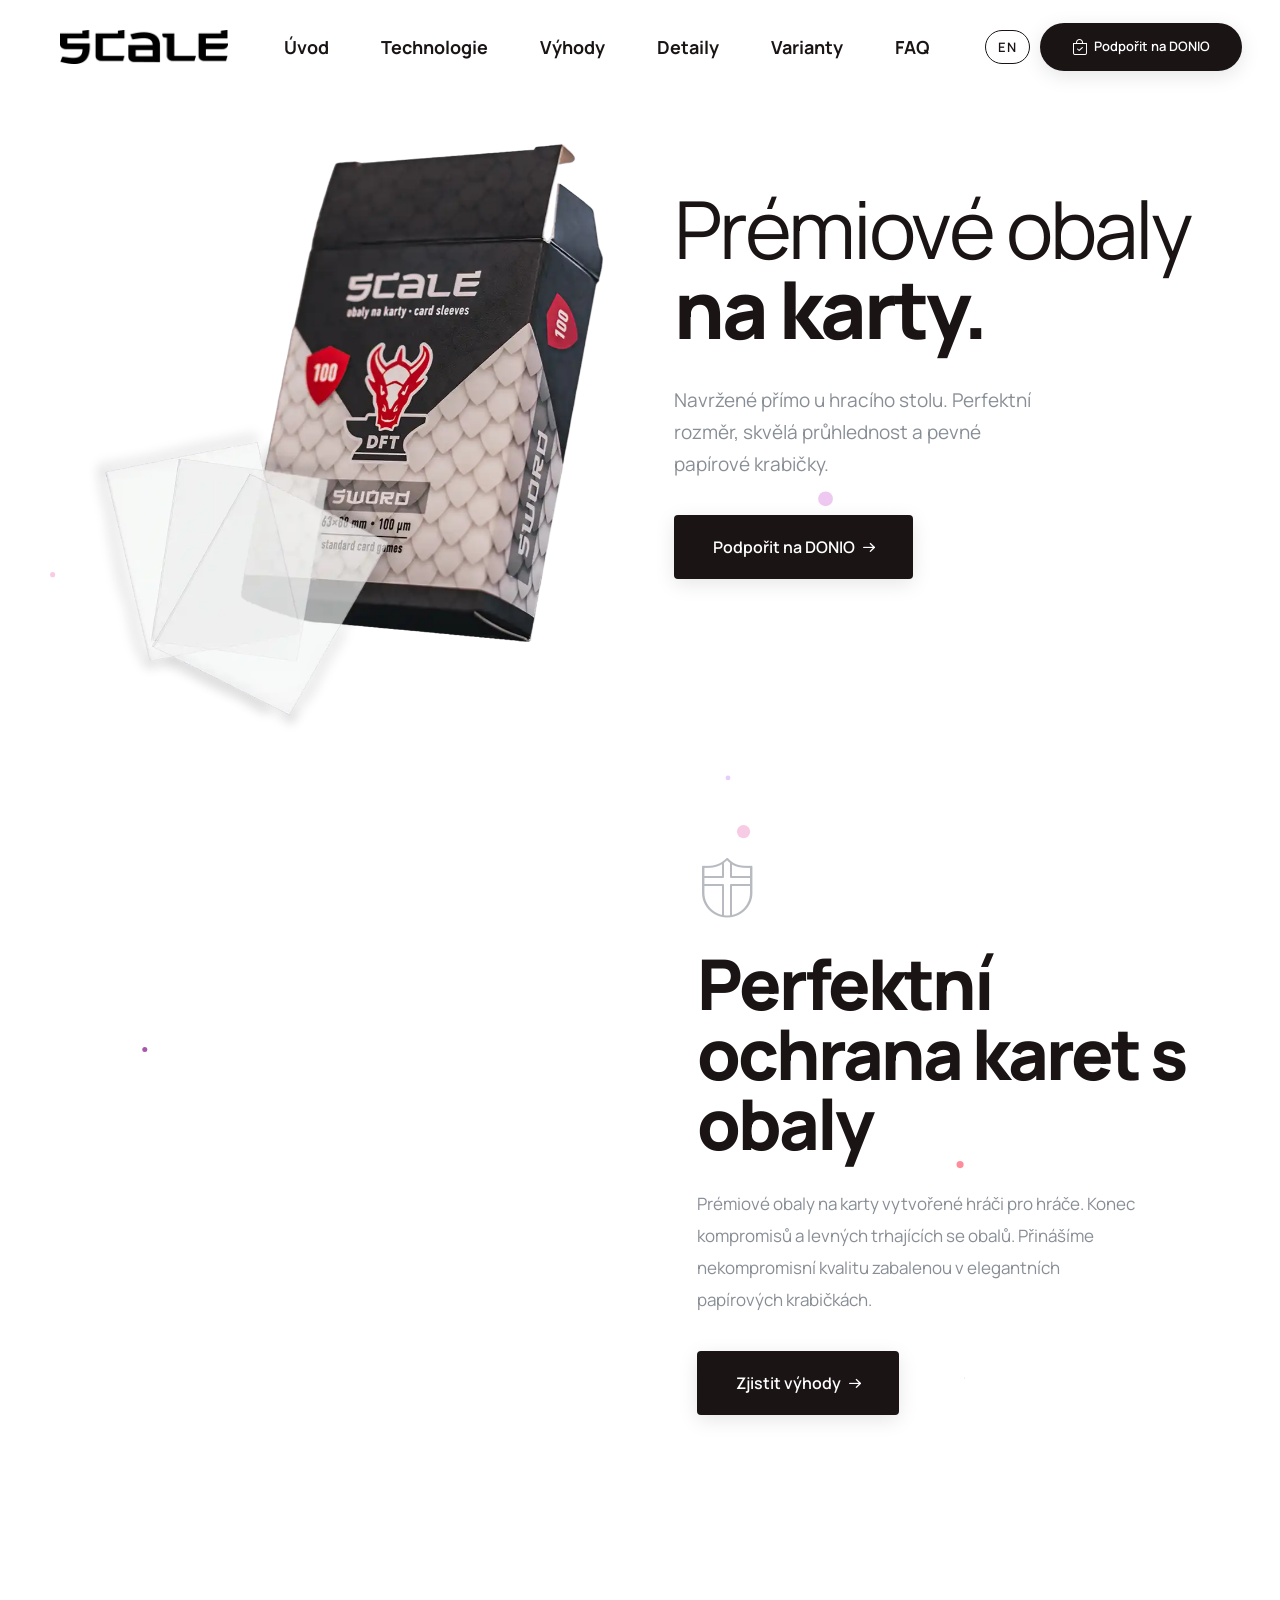
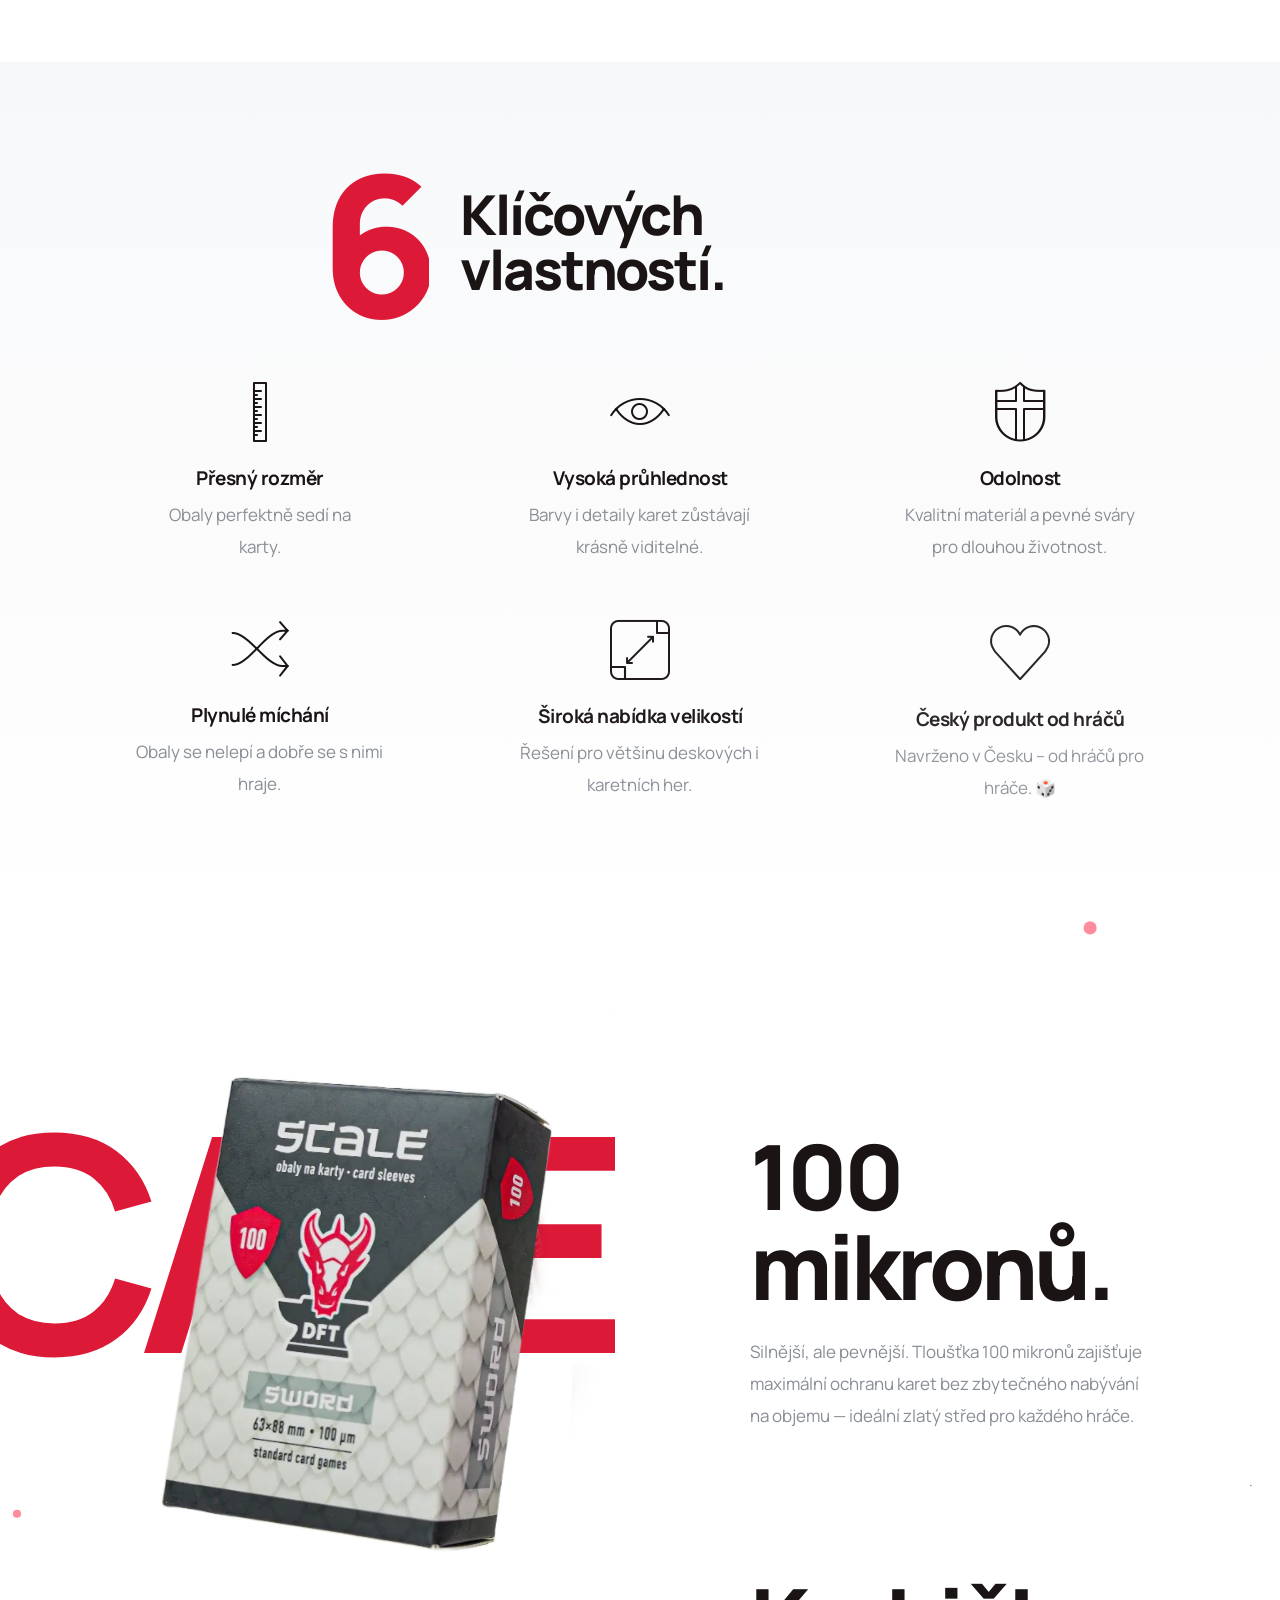
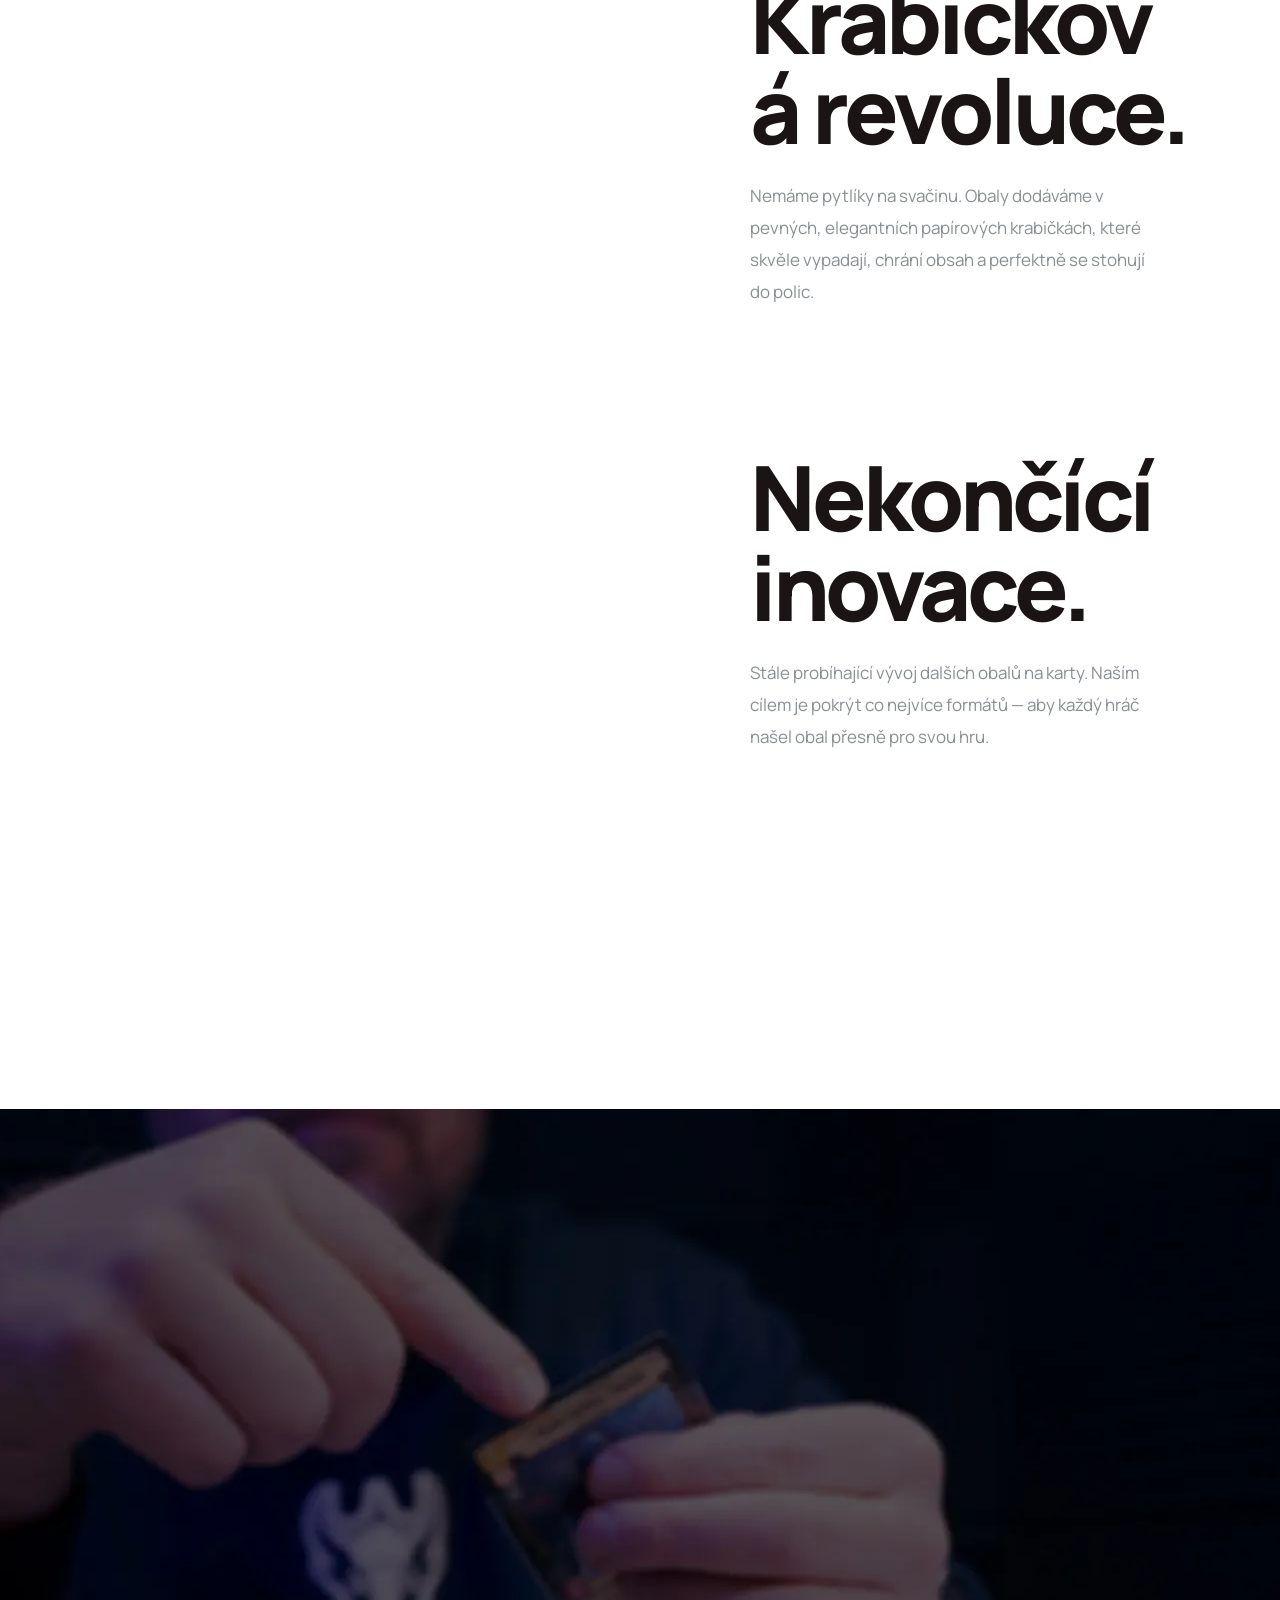
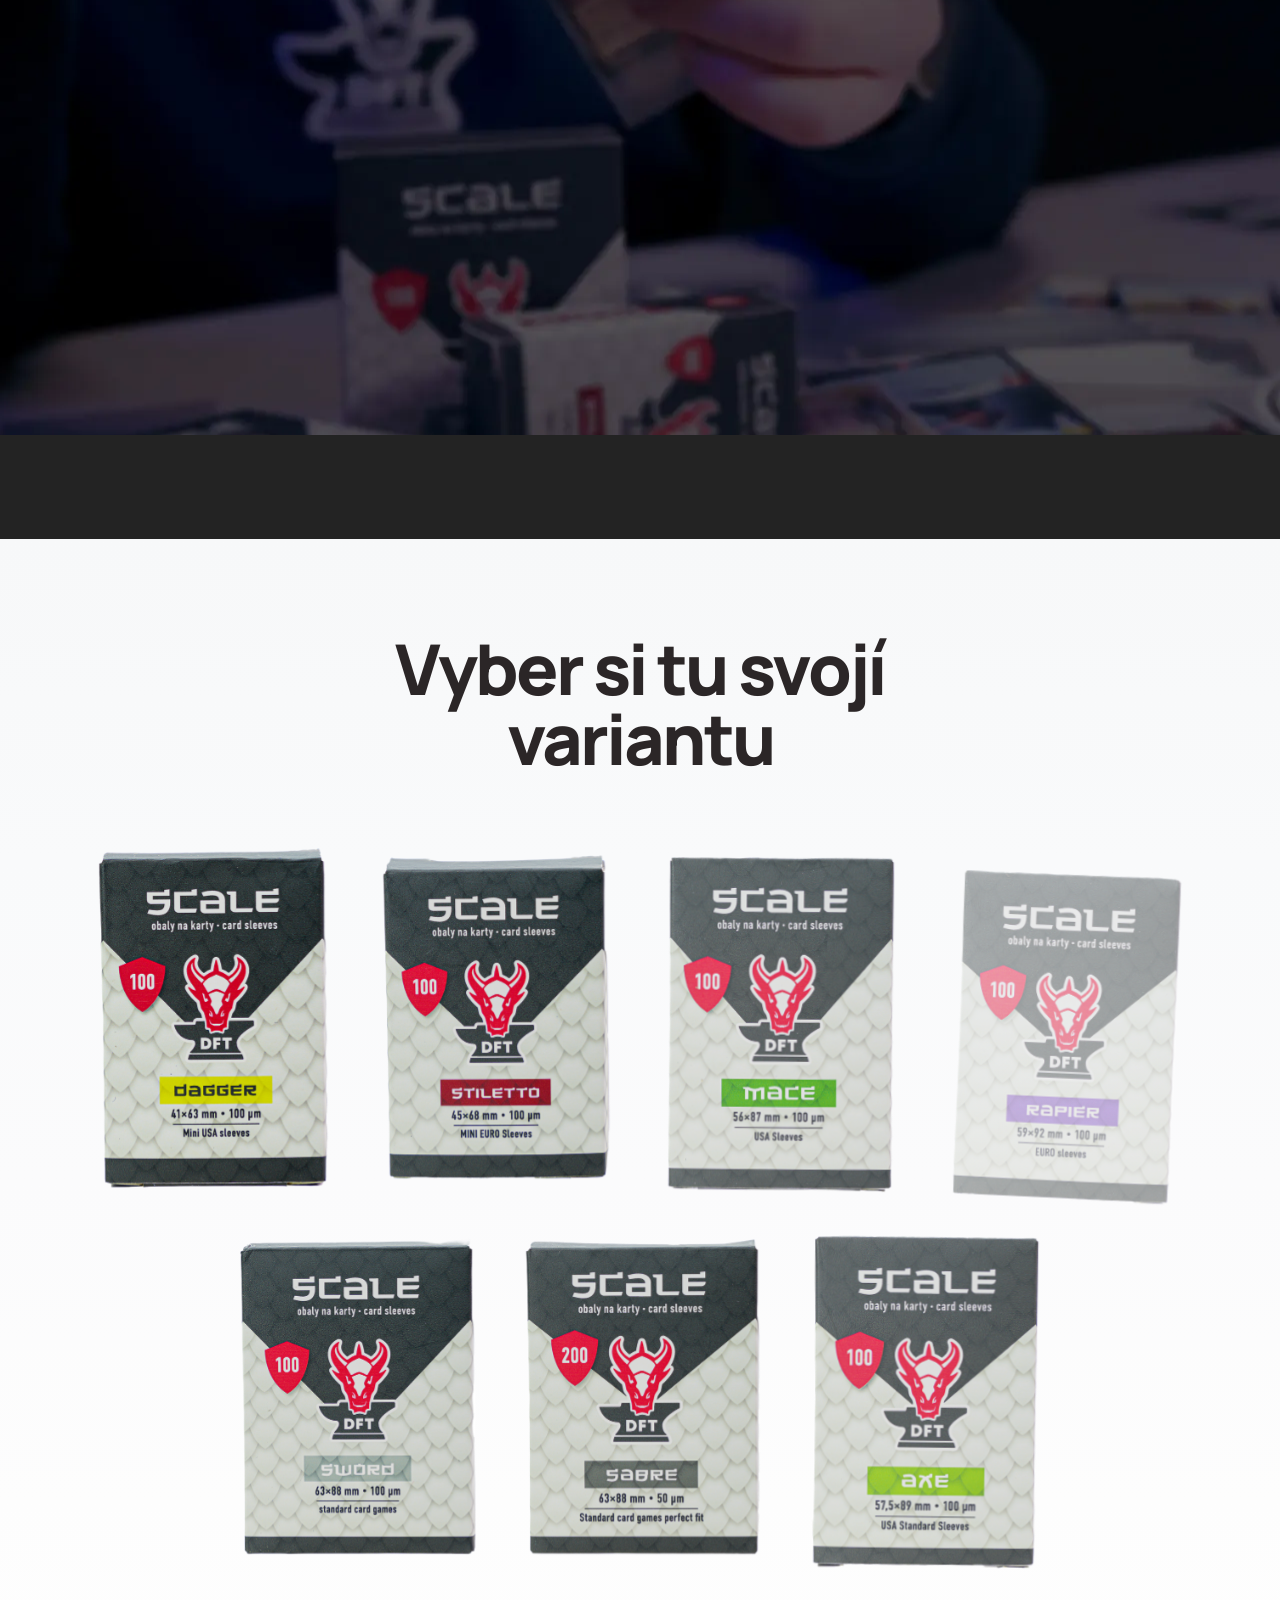
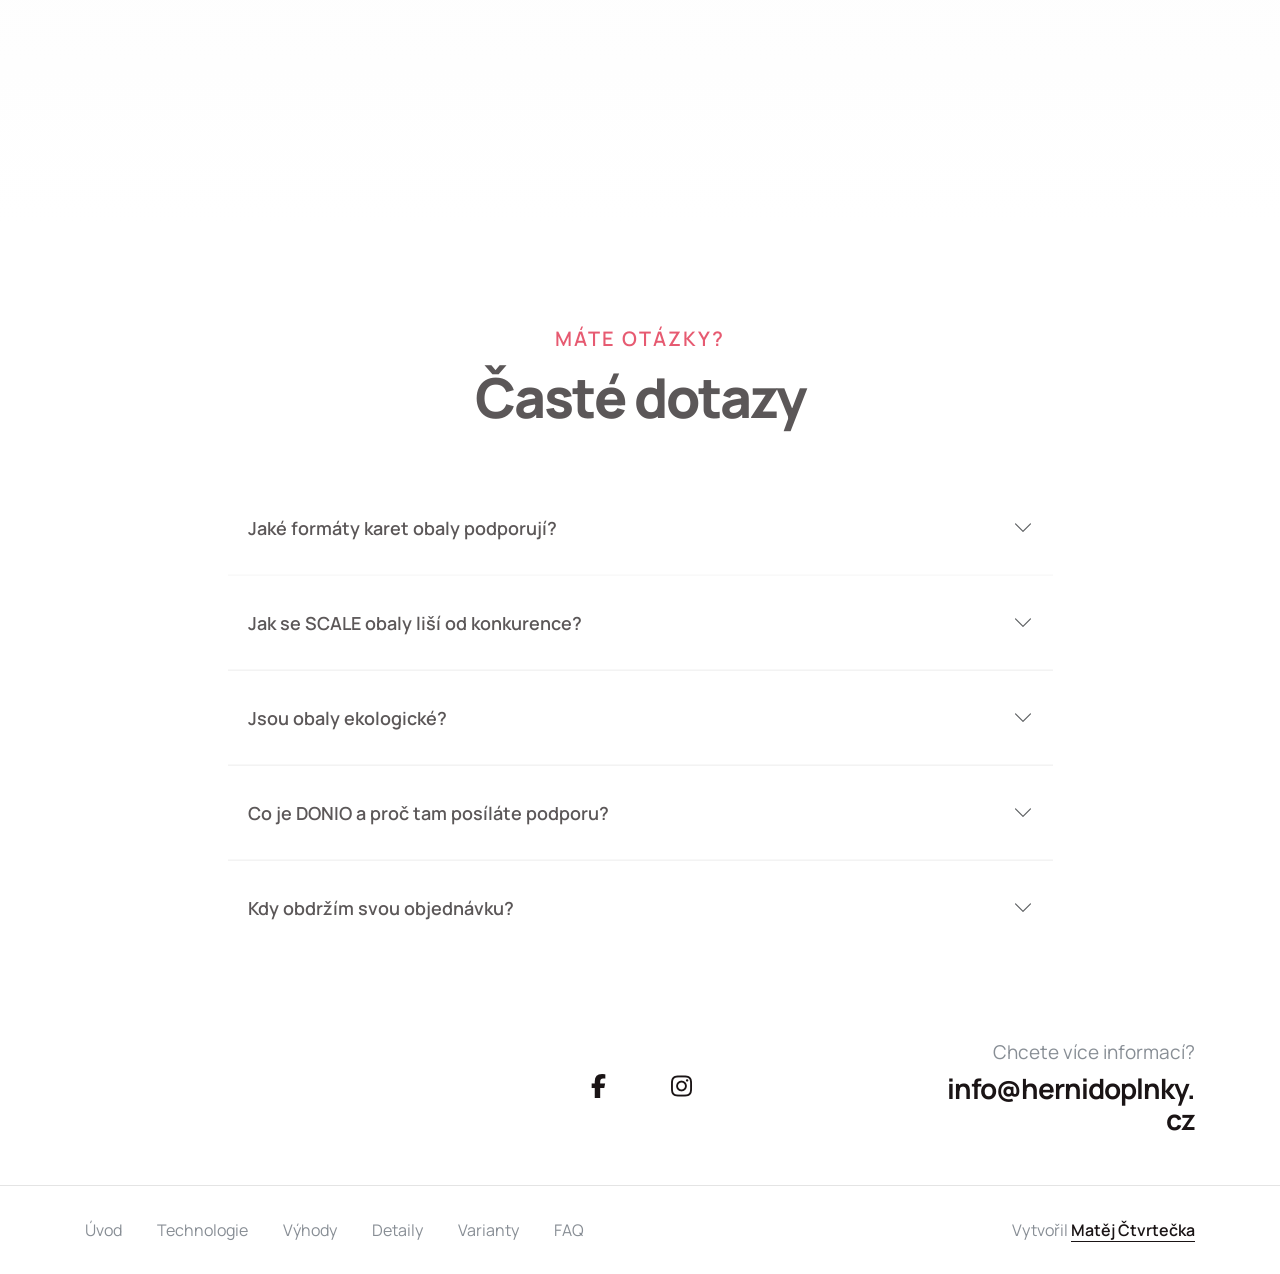
==== commit f1871389: "Add starting price 570 CZK Co-Authored-By: Claude Opus 5 <noreply@anthropic.com>" ====
--- a/index.html
+++ b/index.html
@@ -48,6 +48,7 @@
   },
   "offers": {
     "@type": "Offer",
+    "price": "570",
     "priceCurrency": "CZK",
     "availability": "https://schema.org/PreOrder",
     "url": "https://www.donio.cz/scale"
@@ -1047,7 +1048,7 @@
           </div>
           <div class="row justify-content-center mt-6 sm-mt-11" data-anime='{ "el": "childs", "translateY": [0, 0], "opacity": [0,1], "duration": 1200, "delay": 0, "staggervalue": 150, "easing": "easeOutQuad" }'>
               <div class="col-md-4 p-0">
-                  <span class="bg-dark-gray w-100 fs-30 p-7 sm-p-5 fw-700 text-white text-center d-inline-block">Od XXX Kč</span>
+                  <span class="bg-dark-gray w-100 fs-30 p-7 sm-p-5 fw-700 text-white text-center d-inline-block">Od 570 Kč</span>
               </div>
               <div class="col-md-4 p-0">
                   <a href="https://www.donio.cz/scale" target="_blank" rel="noopener" class="btn btn-gradient-purple-pink w-100 fs-30 border-0 p-7 sm-p-5 fw-700 text-uppercase-inherit">Podpořit na DONIO</a>
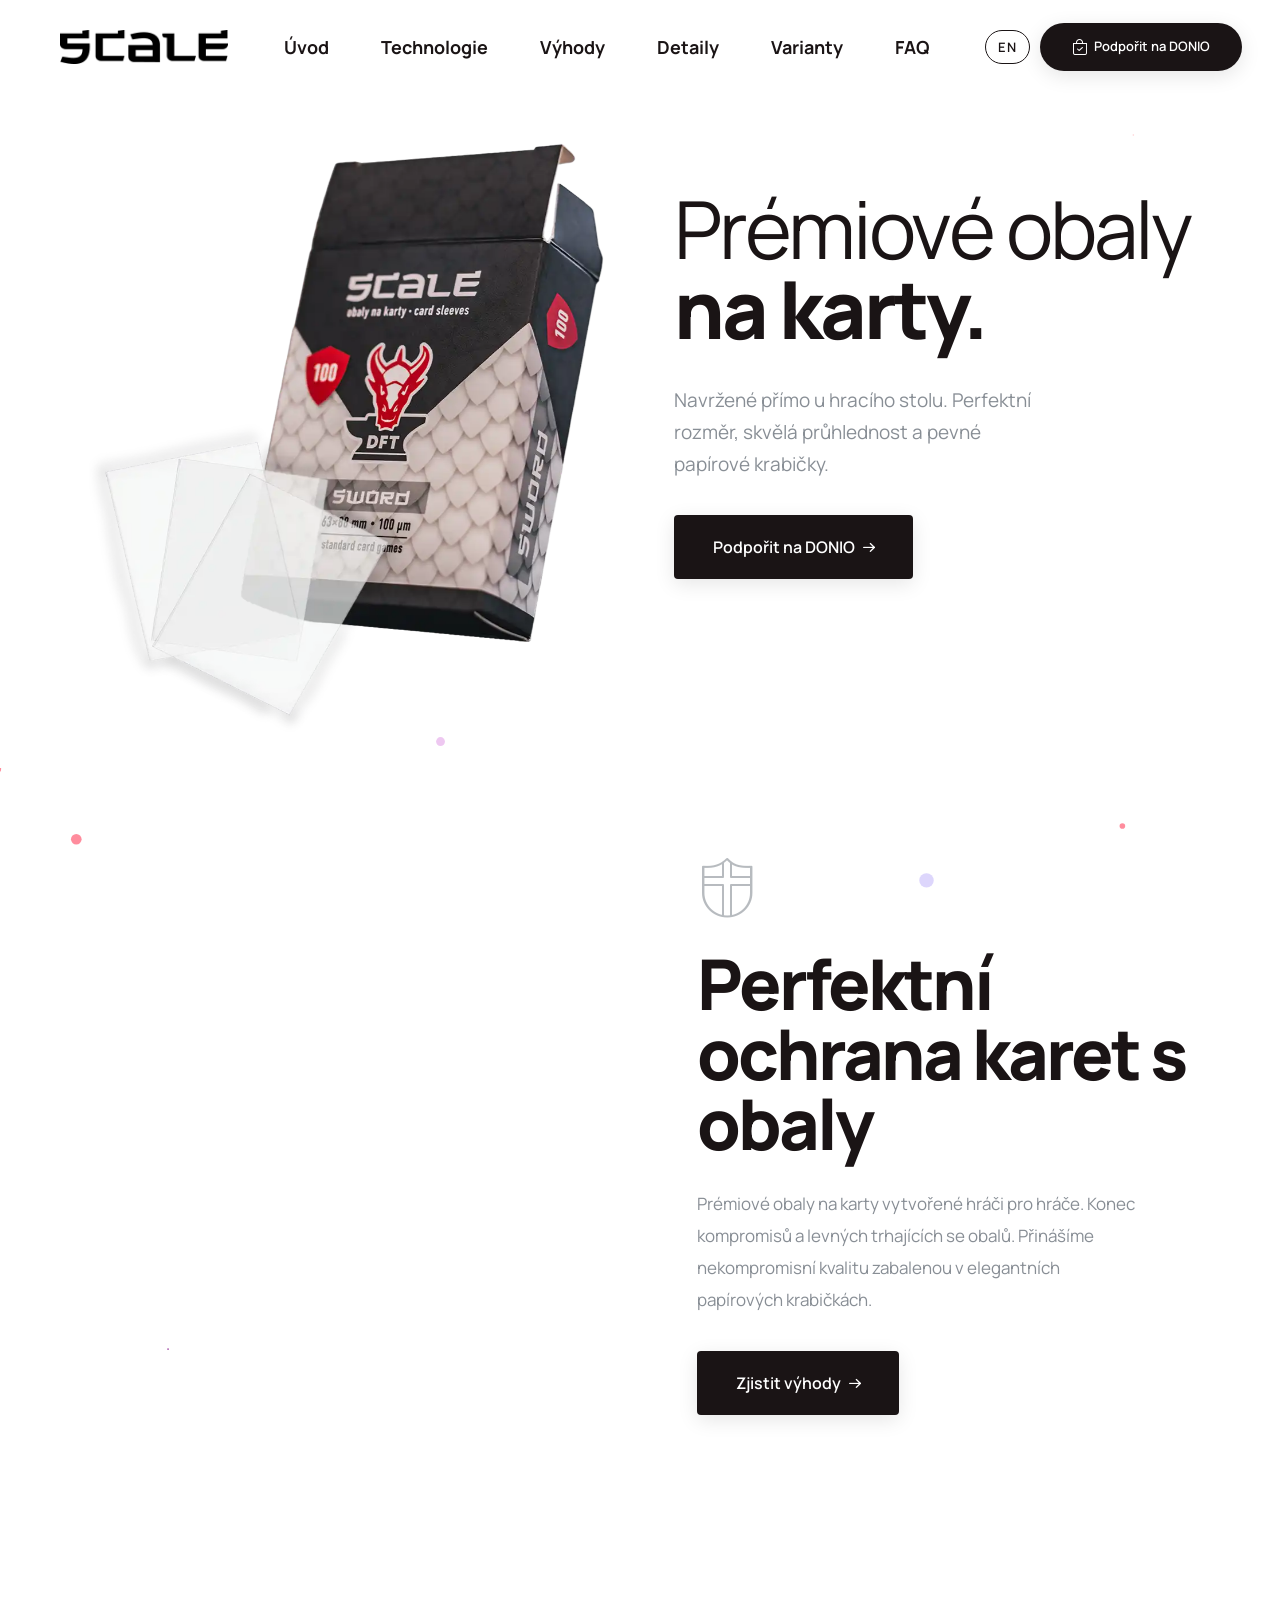
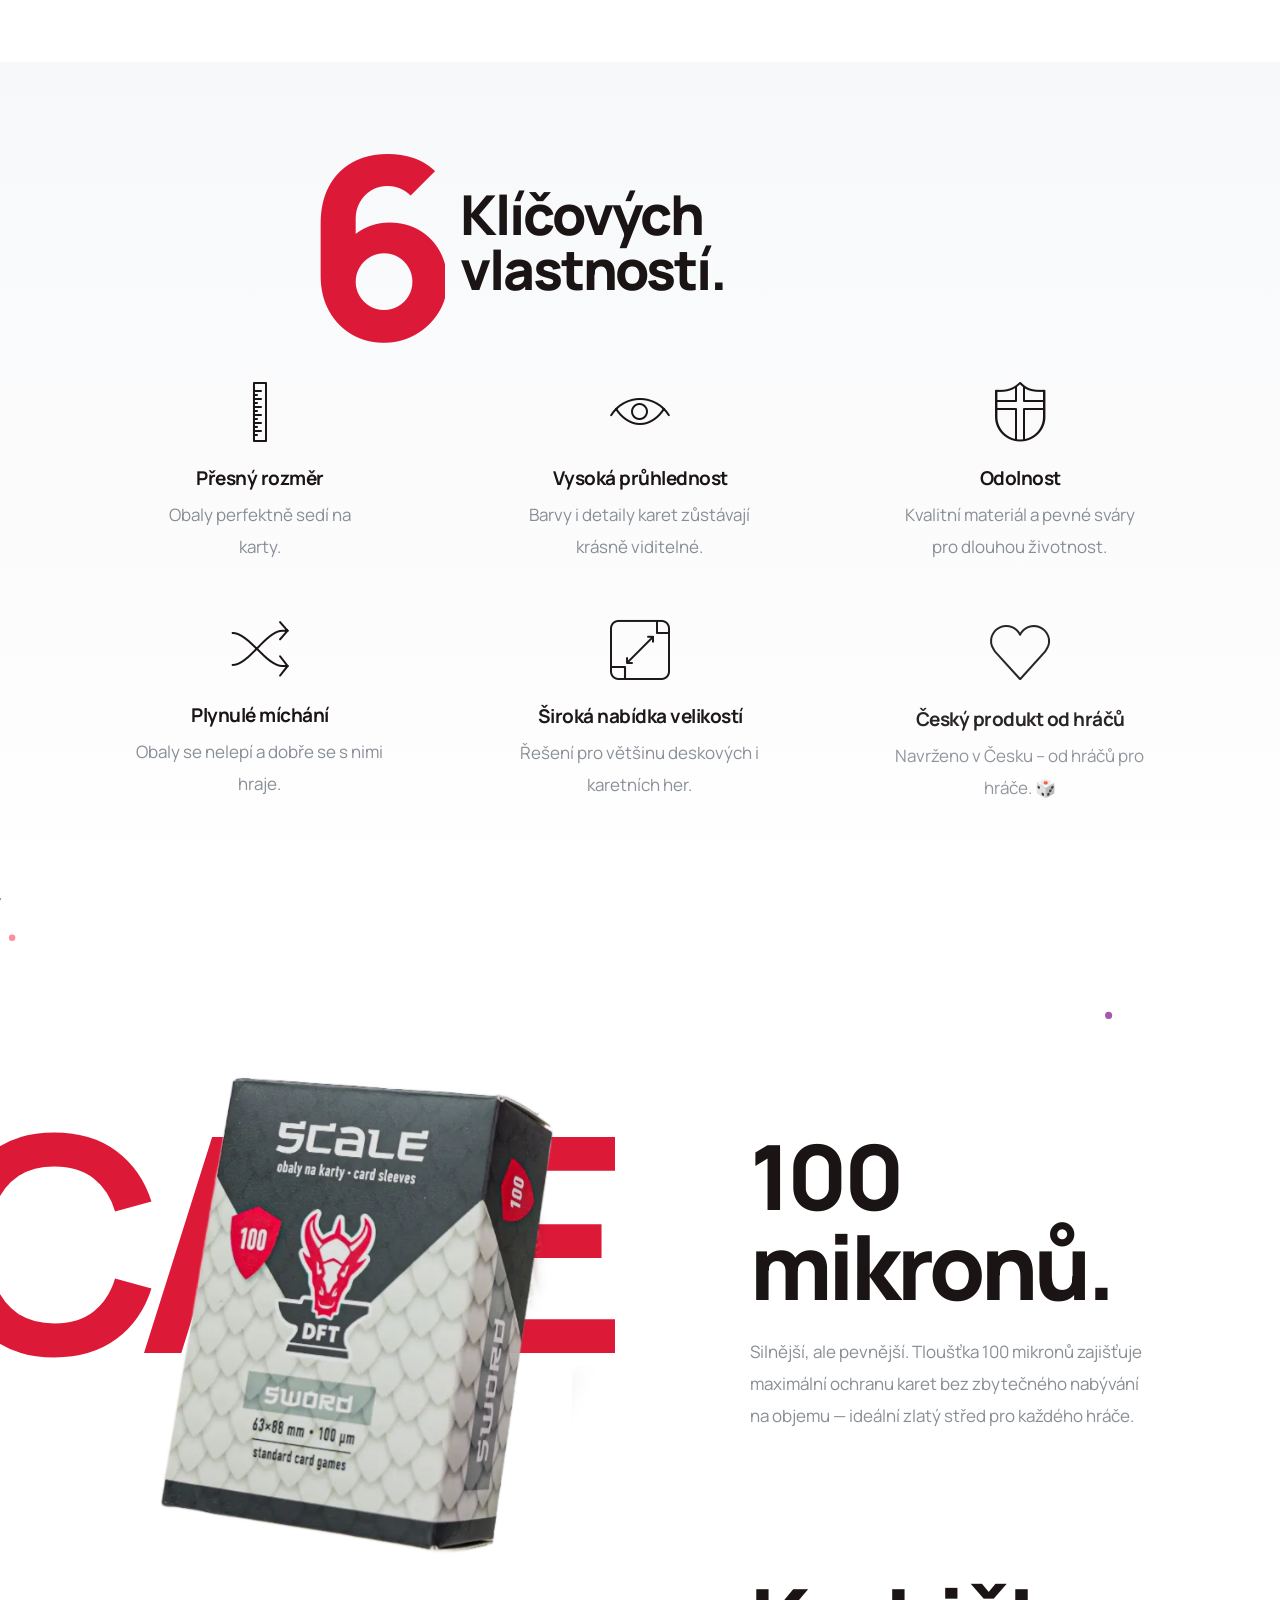
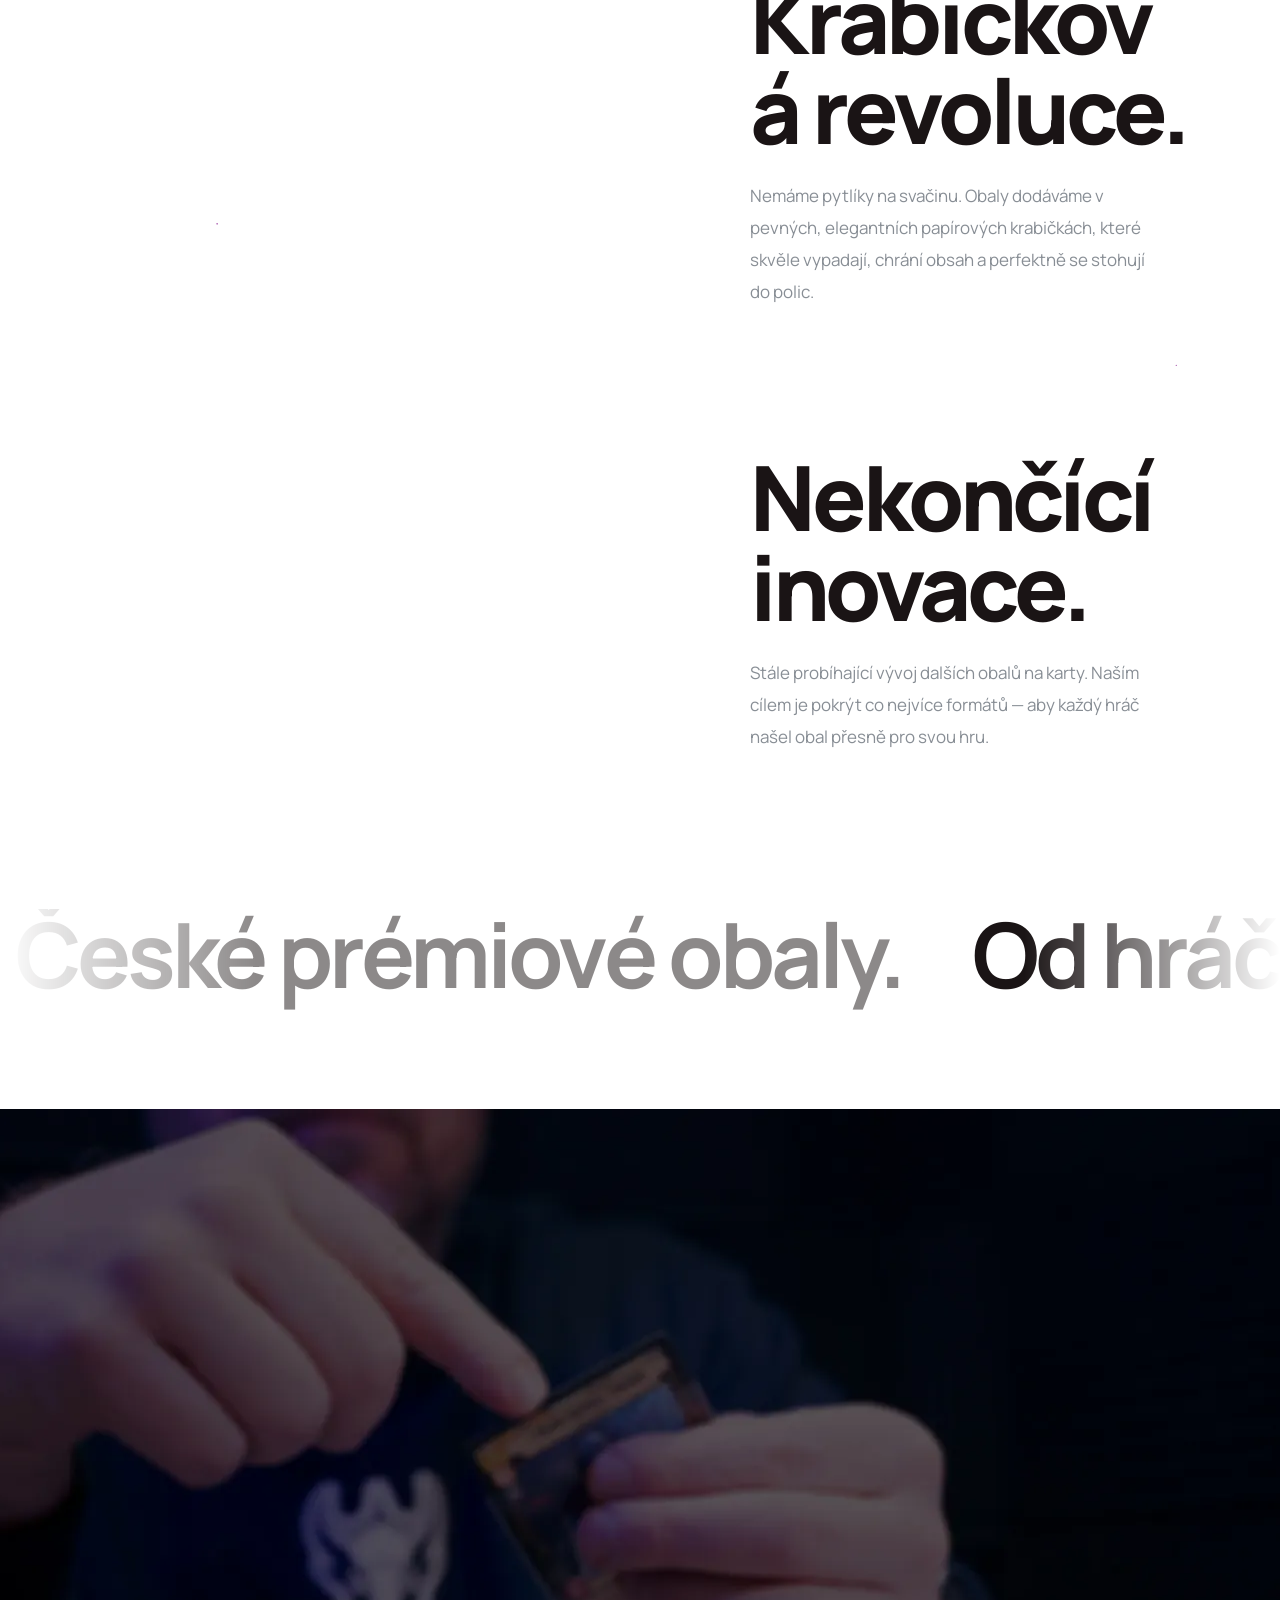
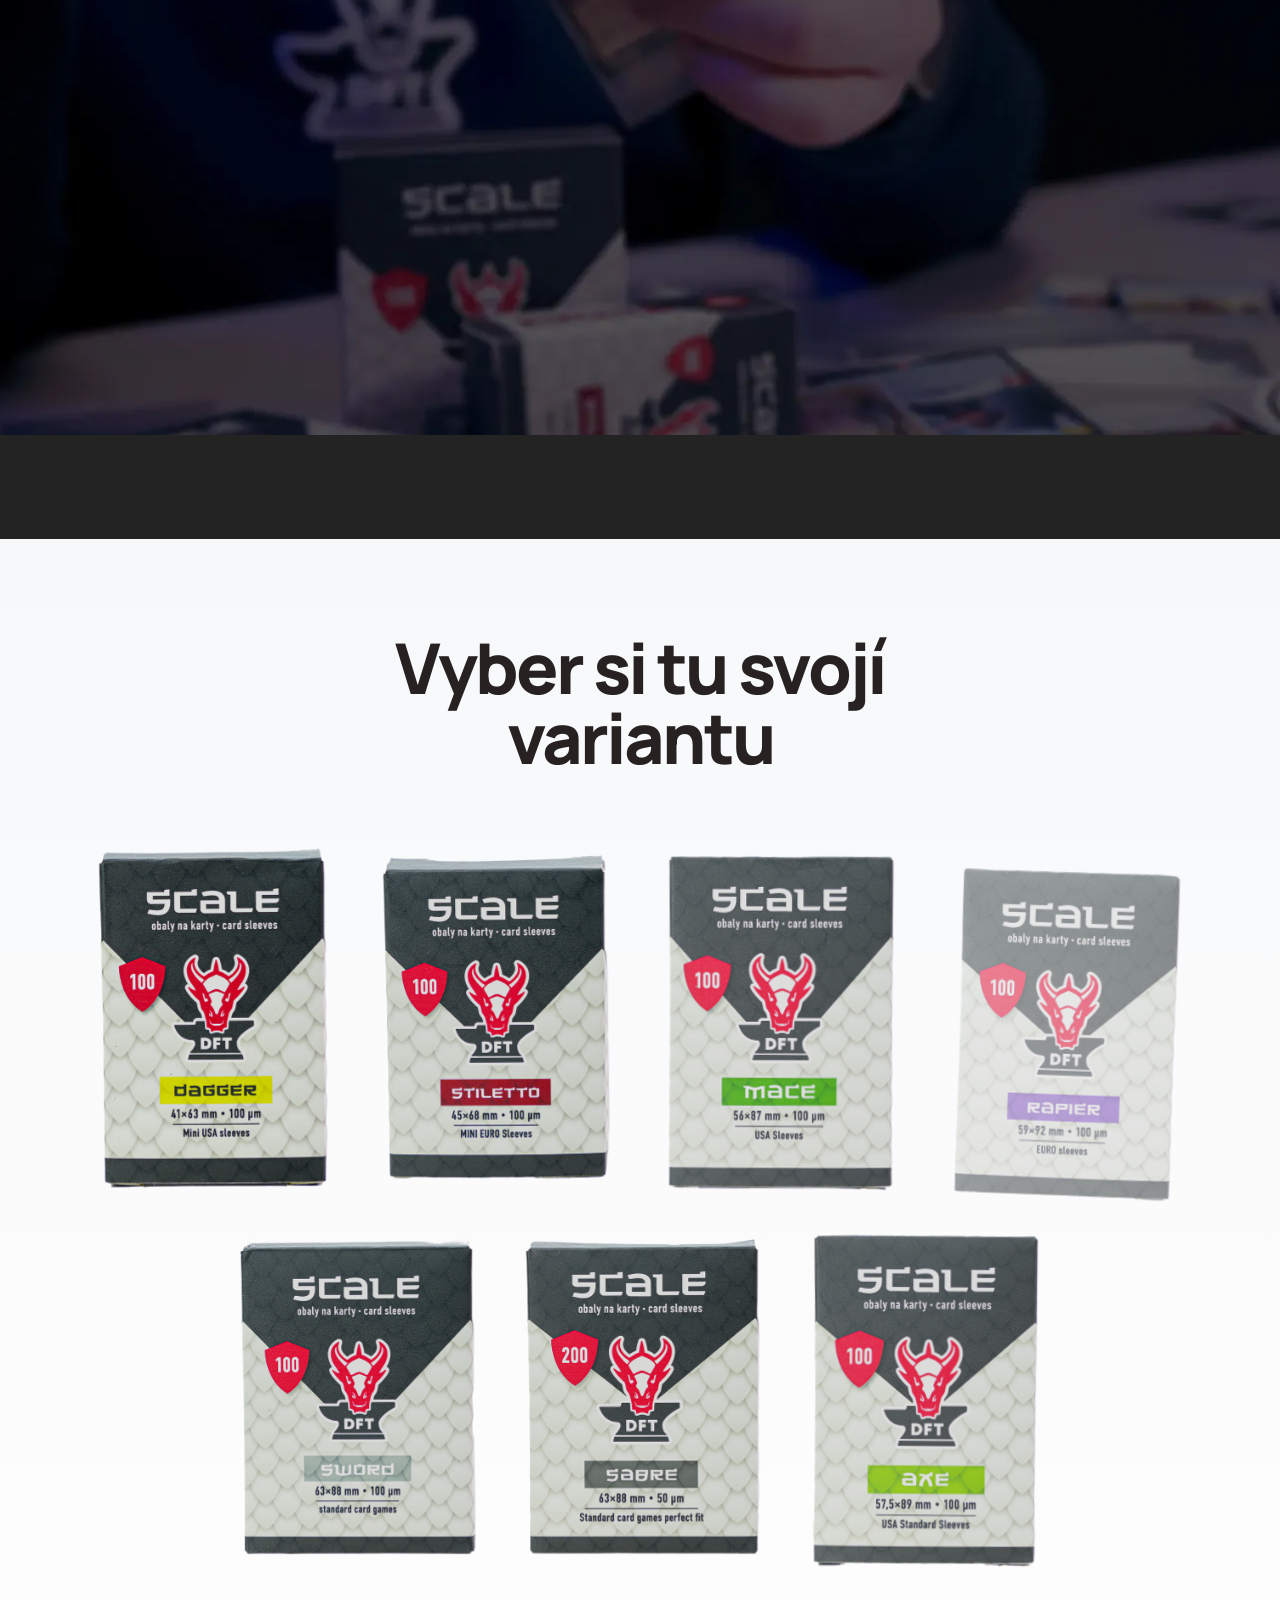
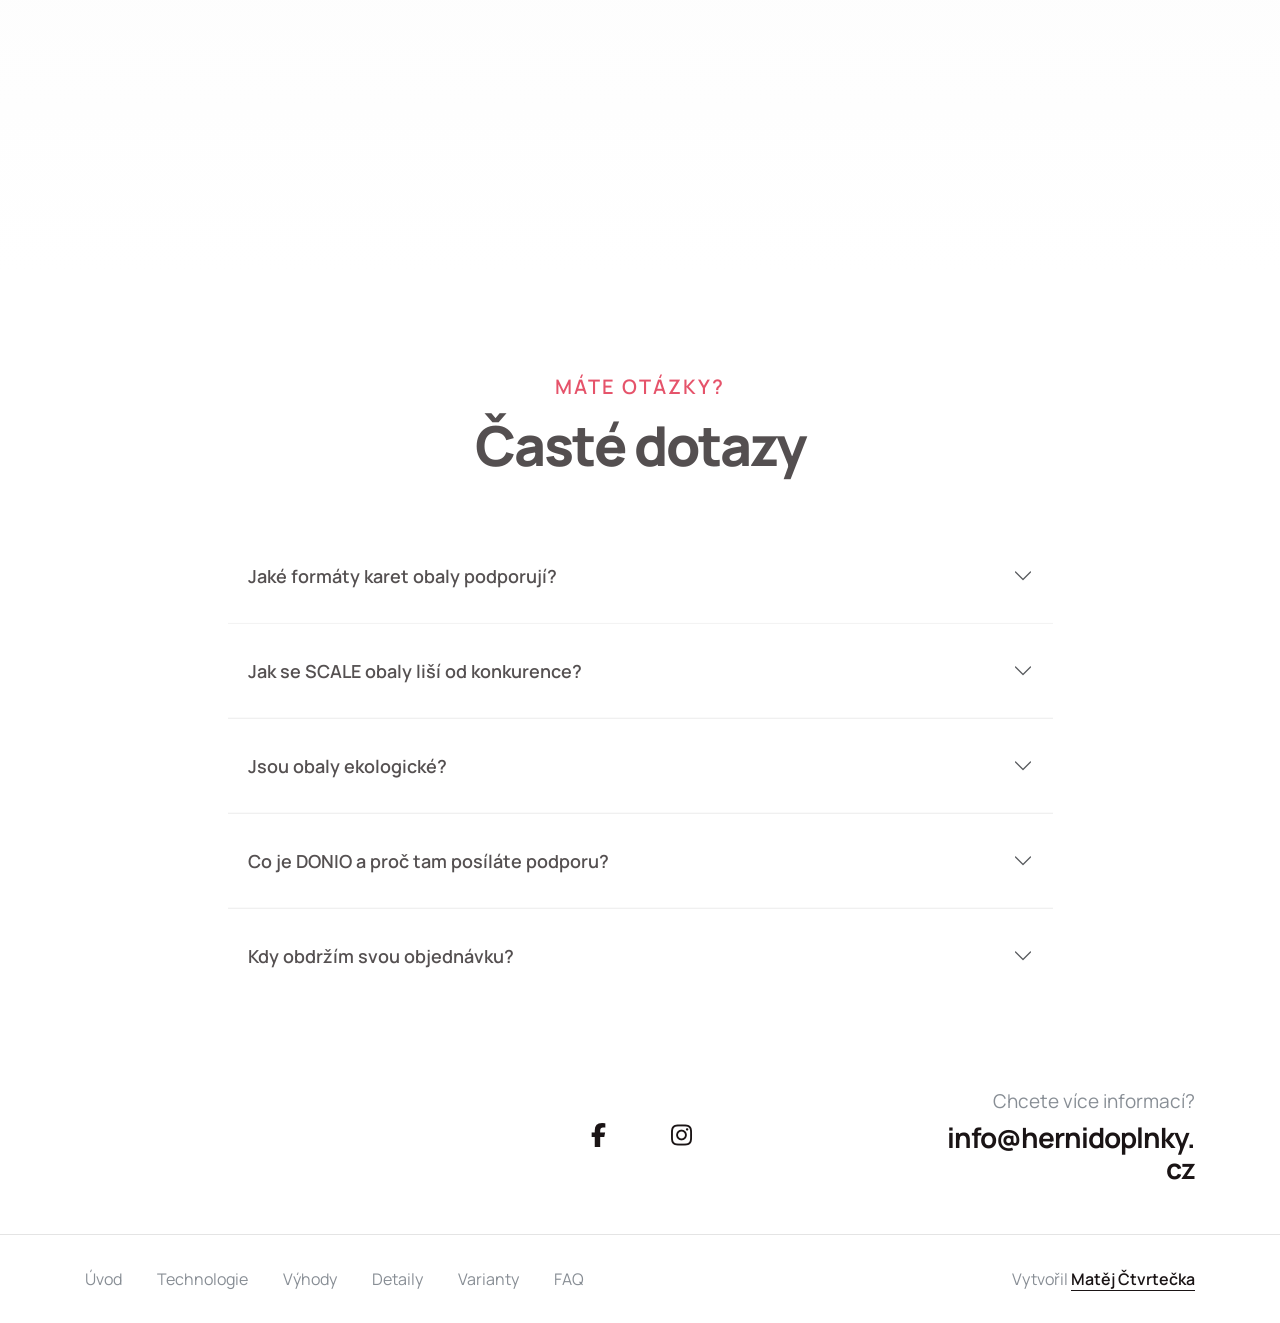
==== commit 47dba54b: "Show price per pack (from 39 CZK) with quantity note Co-Authored-By: Claude Opus 5 <noreply@anthropi" ====
--- a/index.html
+++ b/index.html
@@ -48,8 +48,14 @@
   },
   "offers": {
     "@type": "Offer",
-    "price": "570",
     "priceCurrency": "CZK",
+    "priceSpecification": {
+      "@type": "UnitPriceSpecification",
+      "price": "39",
+      "priceCurrency": "CZK",
+      "referenceQuantity": { "@type": "QuantitativeValue", "value": 1, "unitText": "balíček" },
+      "eligibleQuantity": { "@type": "QuantitativeValue", "minValue": 50 }
+    },
     "availability": "https://schema.org/PreOrder",
     "url": "https://www.donio.cz/scale"
   },
@@ -1048,10 +1054,13 @@
           </div>
           <div class="row justify-content-center mt-6 sm-mt-11" data-anime='{ "el": "childs", "translateY": [0, 0], "opacity": [0,1], "duration": 1200, "delay": 0, "staggervalue": 150, "easing": "easeOutQuad" }'>
               <div class="col-md-4 p-0">
-                  <span class="bg-dark-gray w-100 fs-30 p-7 sm-p-5 fw-700 text-white text-center d-inline-block">Od 570 Kč</span>
+                  <span class="bg-dark-gray w-100 h-100 fs-30 p-7 sm-p-5 fw-700 text-white text-center d-flex flex-column justify-content-center">
+                    <span>Od 39 Kč <span class="fs-20 fw-500">/ balíček</span></span>
+                    <span class="d-block fs-14 lh-20 fw-400 opacity-7 mt-5px">při odběru 50 balíčků po 100 obalech, bez poštovného</span>
+                  </span>
               </div>
               <div class="col-md-4 p-0">
-                  <a href="https://www.donio.cz/scale" target="_blank" rel="noopener" class="btn btn-gradient-purple-pink w-100 fs-30 border-0 p-7 sm-p-5 fw-700 text-uppercase-inherit">Podpořit na DONIO</a>
+                  <a href="https://www.donio.cz/scale" target="_blank" rel="noopener" class="btn btn-gradient-purple-pink w-100 h-100 d-flex align-items-center justify-content-center fs-30 border-0 p-7 sm-p-5 fw-700 text-uppercase-inherit">Podpořit na DONIO</a>
               </div>
           </div>
       </div>
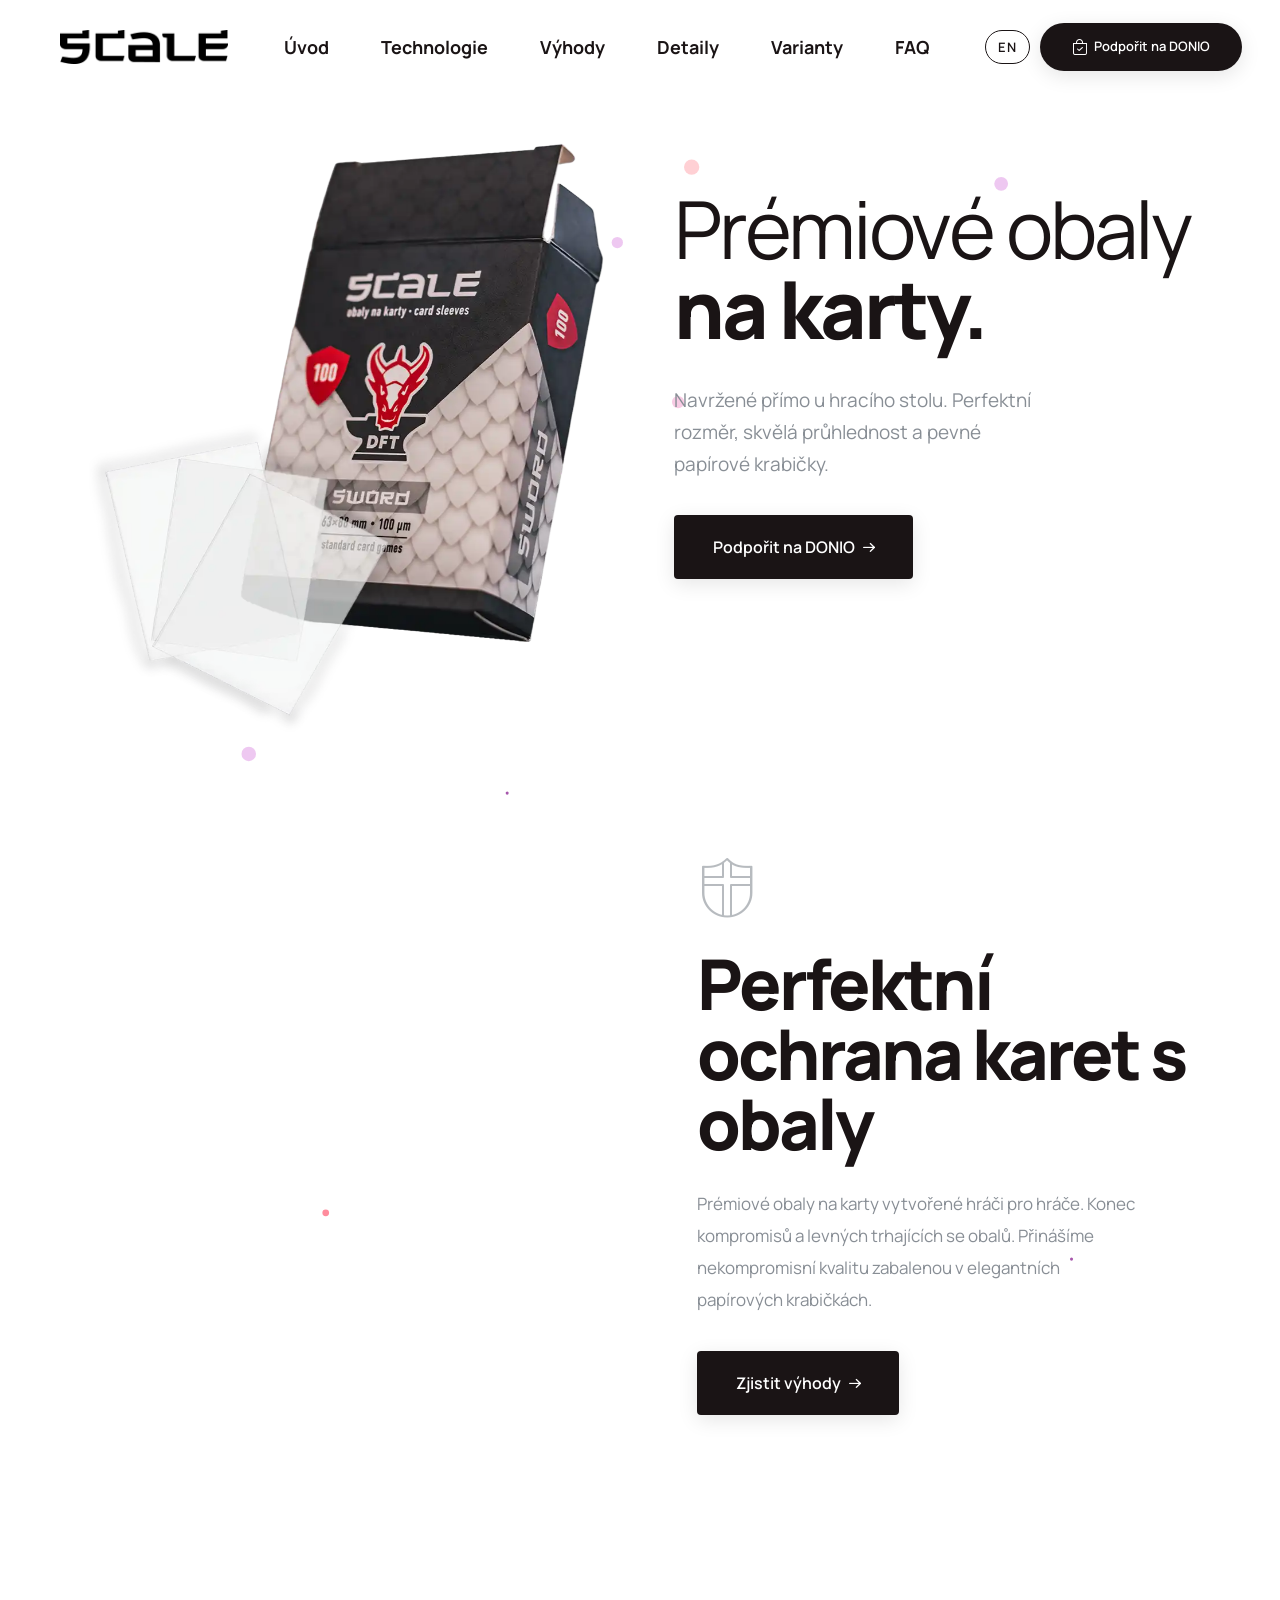
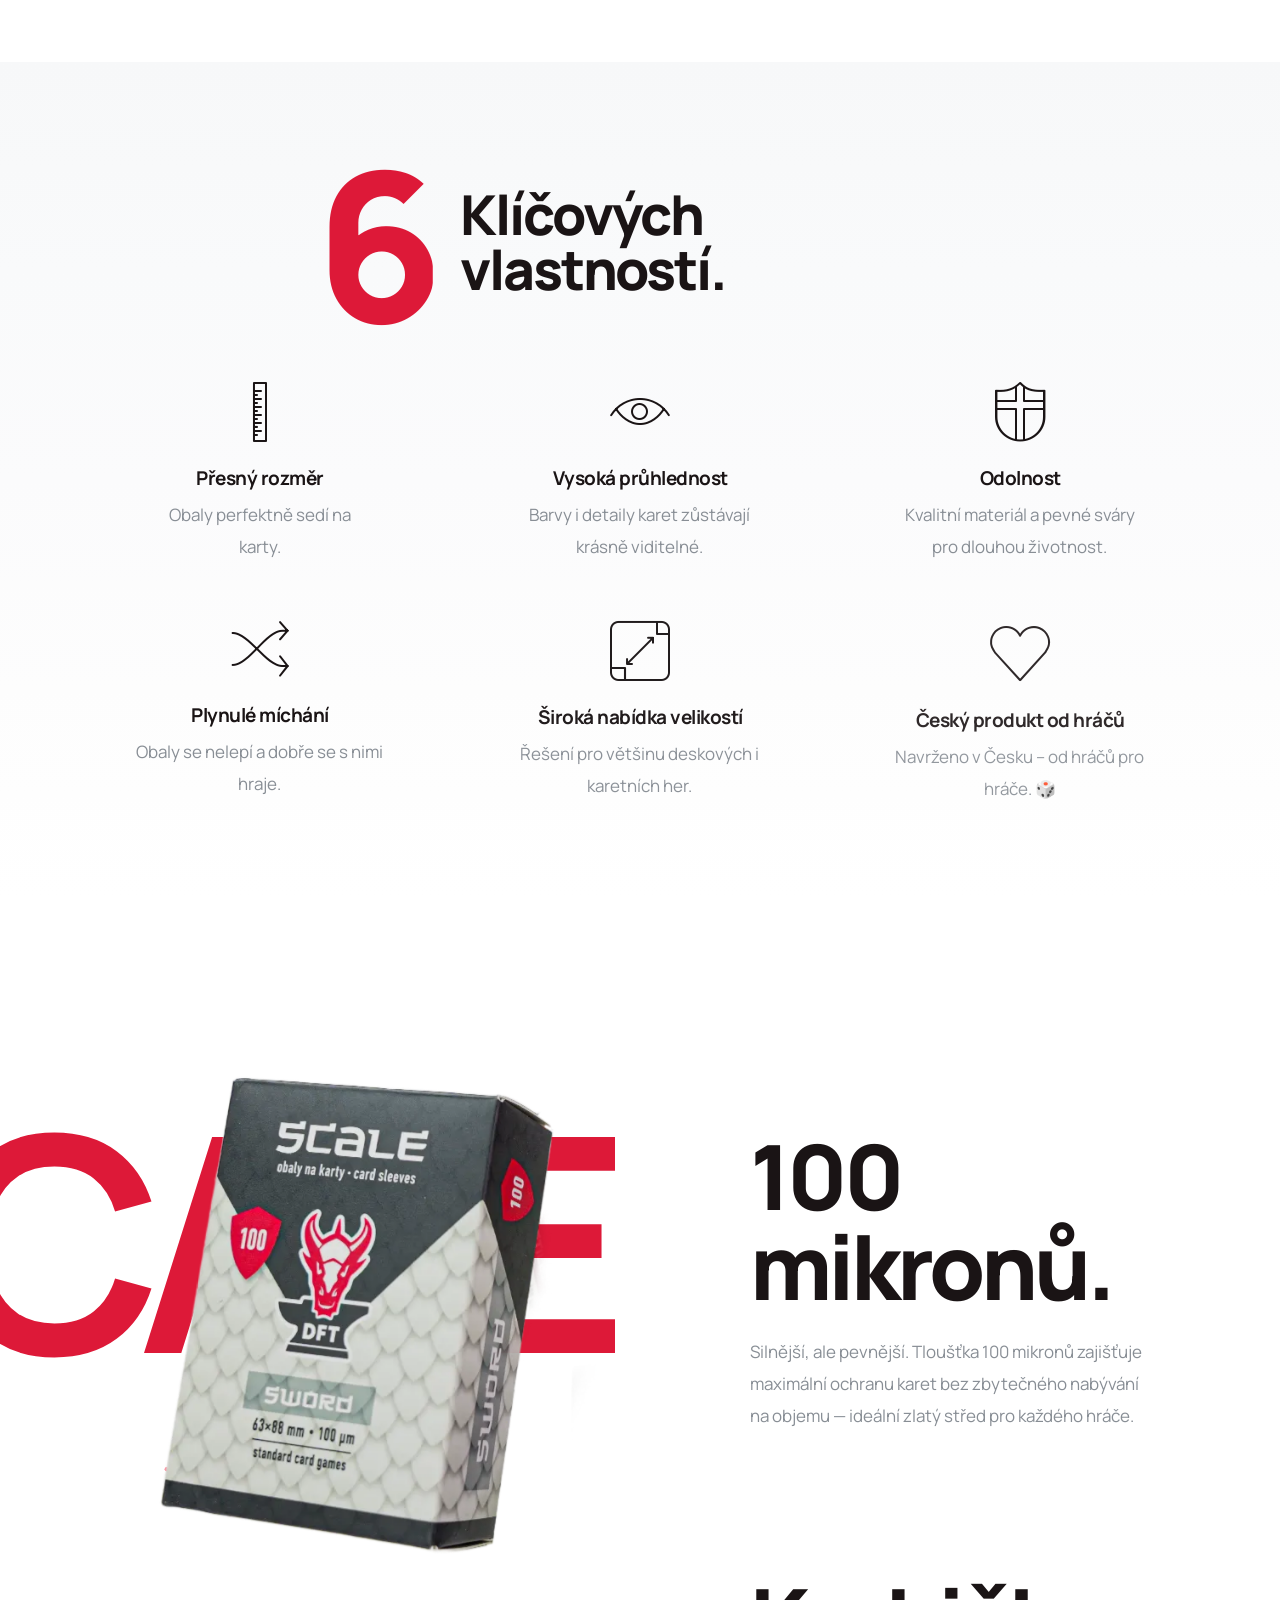
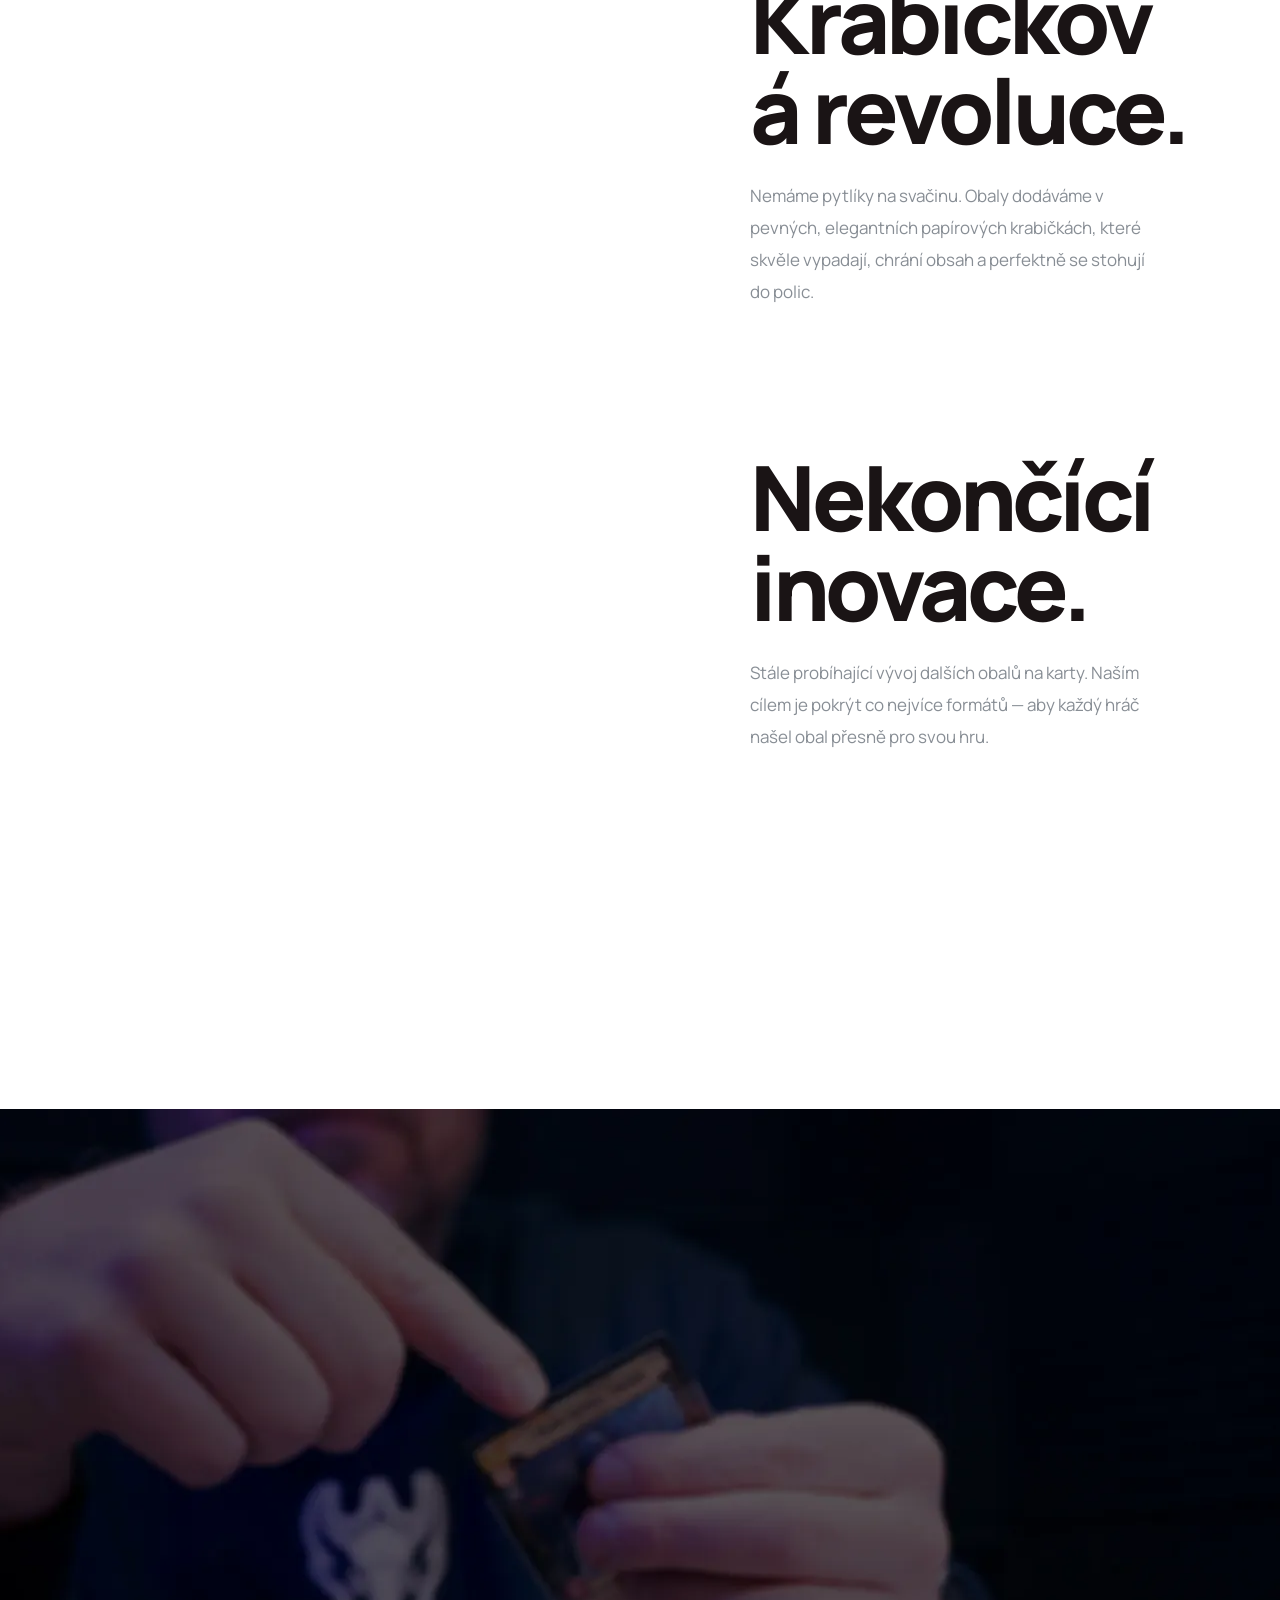
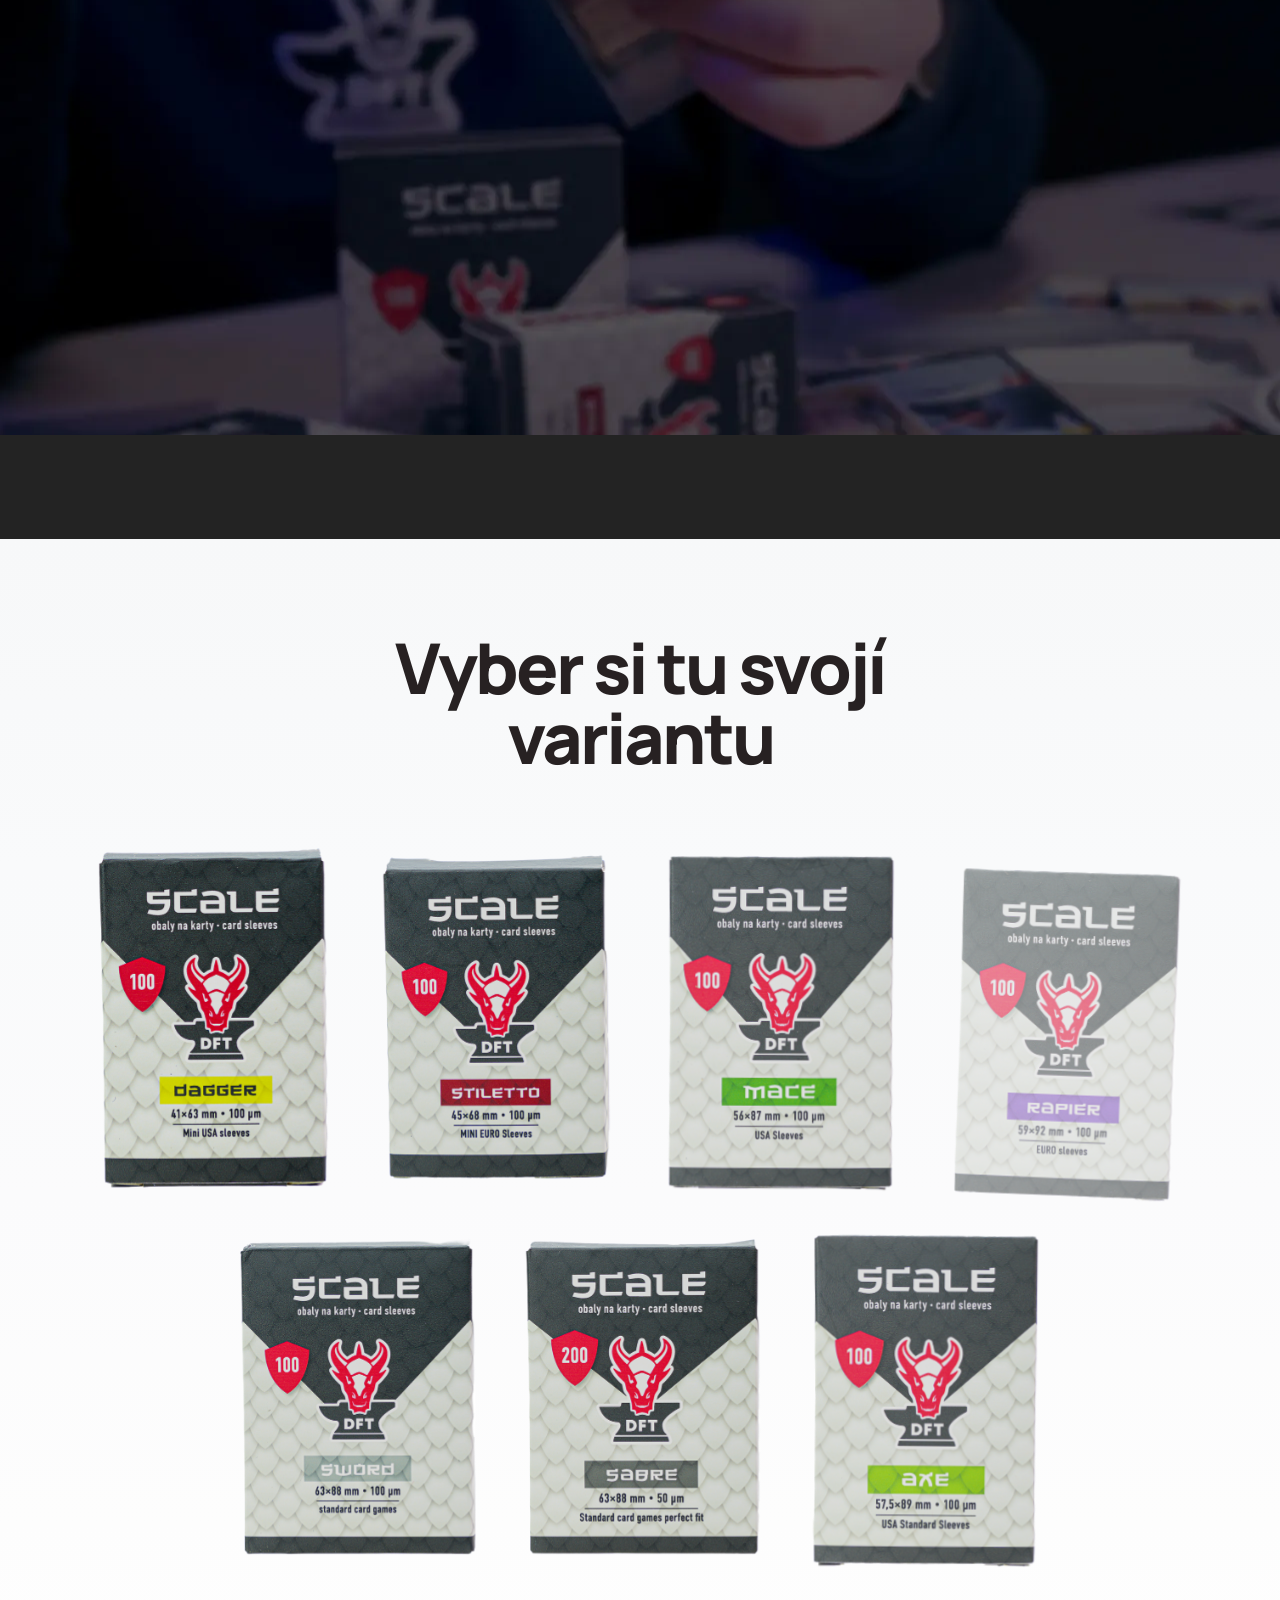
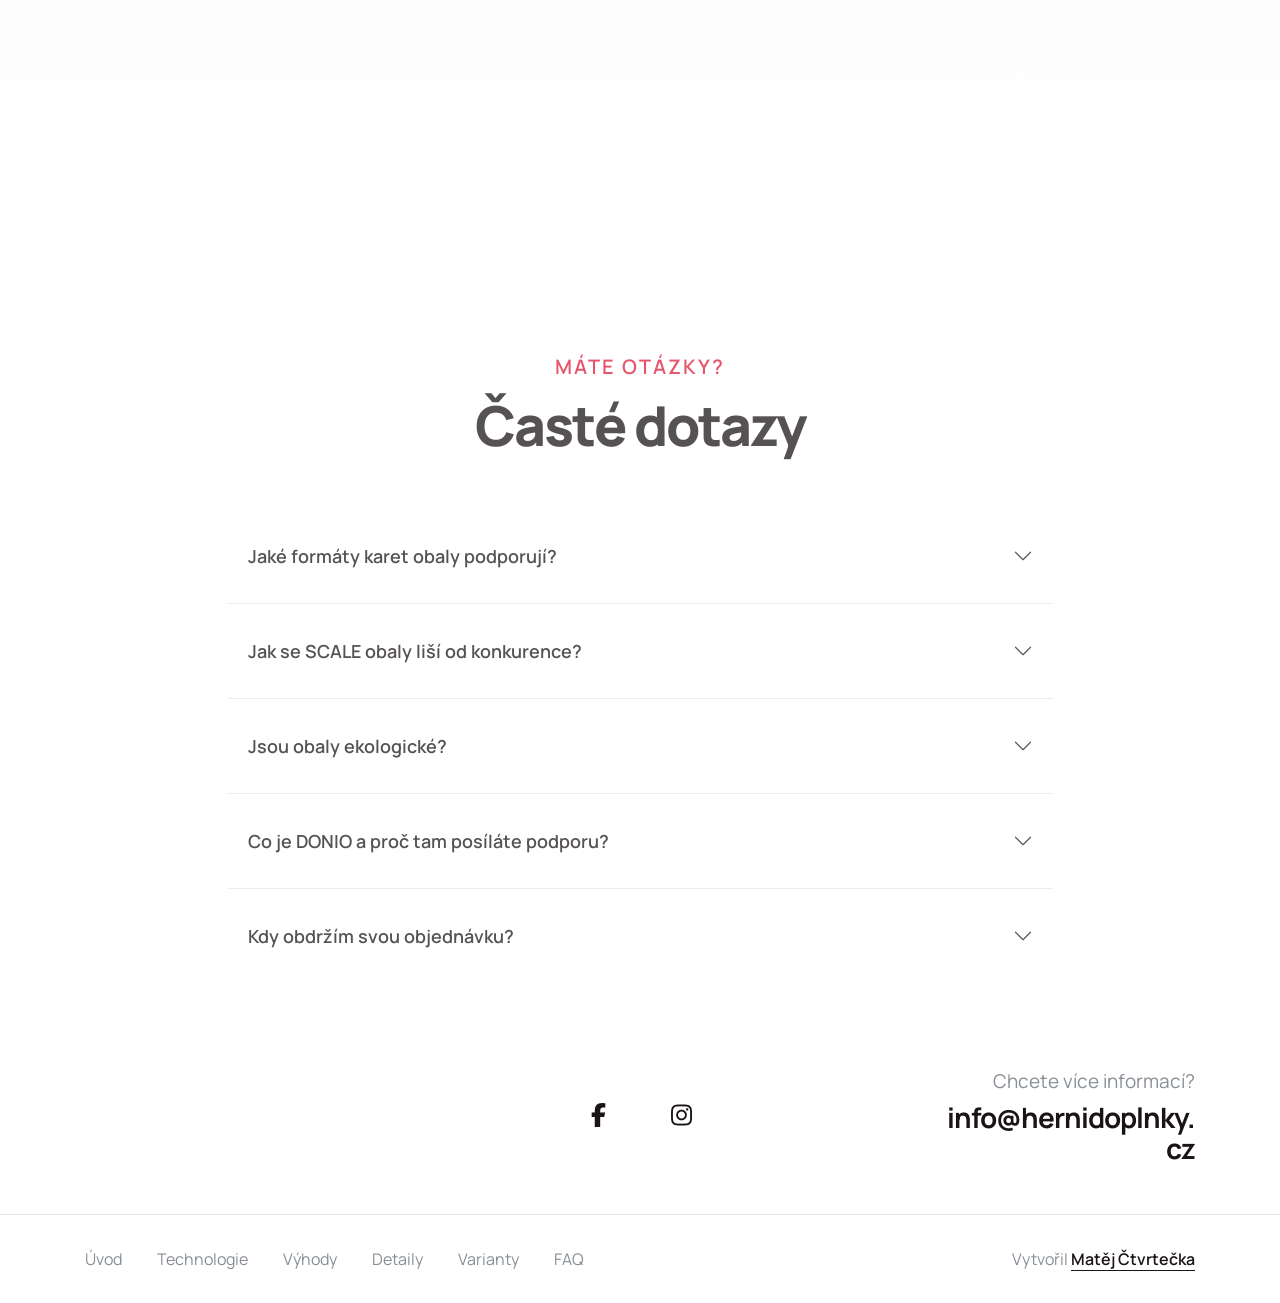
==== commit b0ae6626: "Drop sleeve count from price note Co-Authored-By: Claude Opus 5 <noreply@anthropic.com>" ====
--- a/index.html
+++ b/index.html
@@ -1056,7 +1056,7 @@
               <div class="col-md-4 p-0">
                   <span class="bg-dark-gray w-100 h-100 fs-30 p-7 sm-p-5 fw-700 text-white text-center d-flex flex-column justify-content-center">
                     <span>Od 39 Kč <span class="fs-20 fw-500">/ balíček</span></span>
-                    <span class="d-block fs-14 lh-20 fw-400 opacity-7 mt-5px">při odběru 50 balíčků po 100 obalech, bez poštovného</span>
+                    <span class="d-block fs-14 lh-20 fw-400 opacity-7 mt-5px">při odběru 50 balíčků, bez poštovného</span>
                   </span>
               </div>
               <div class="col-md-4 p-0">
